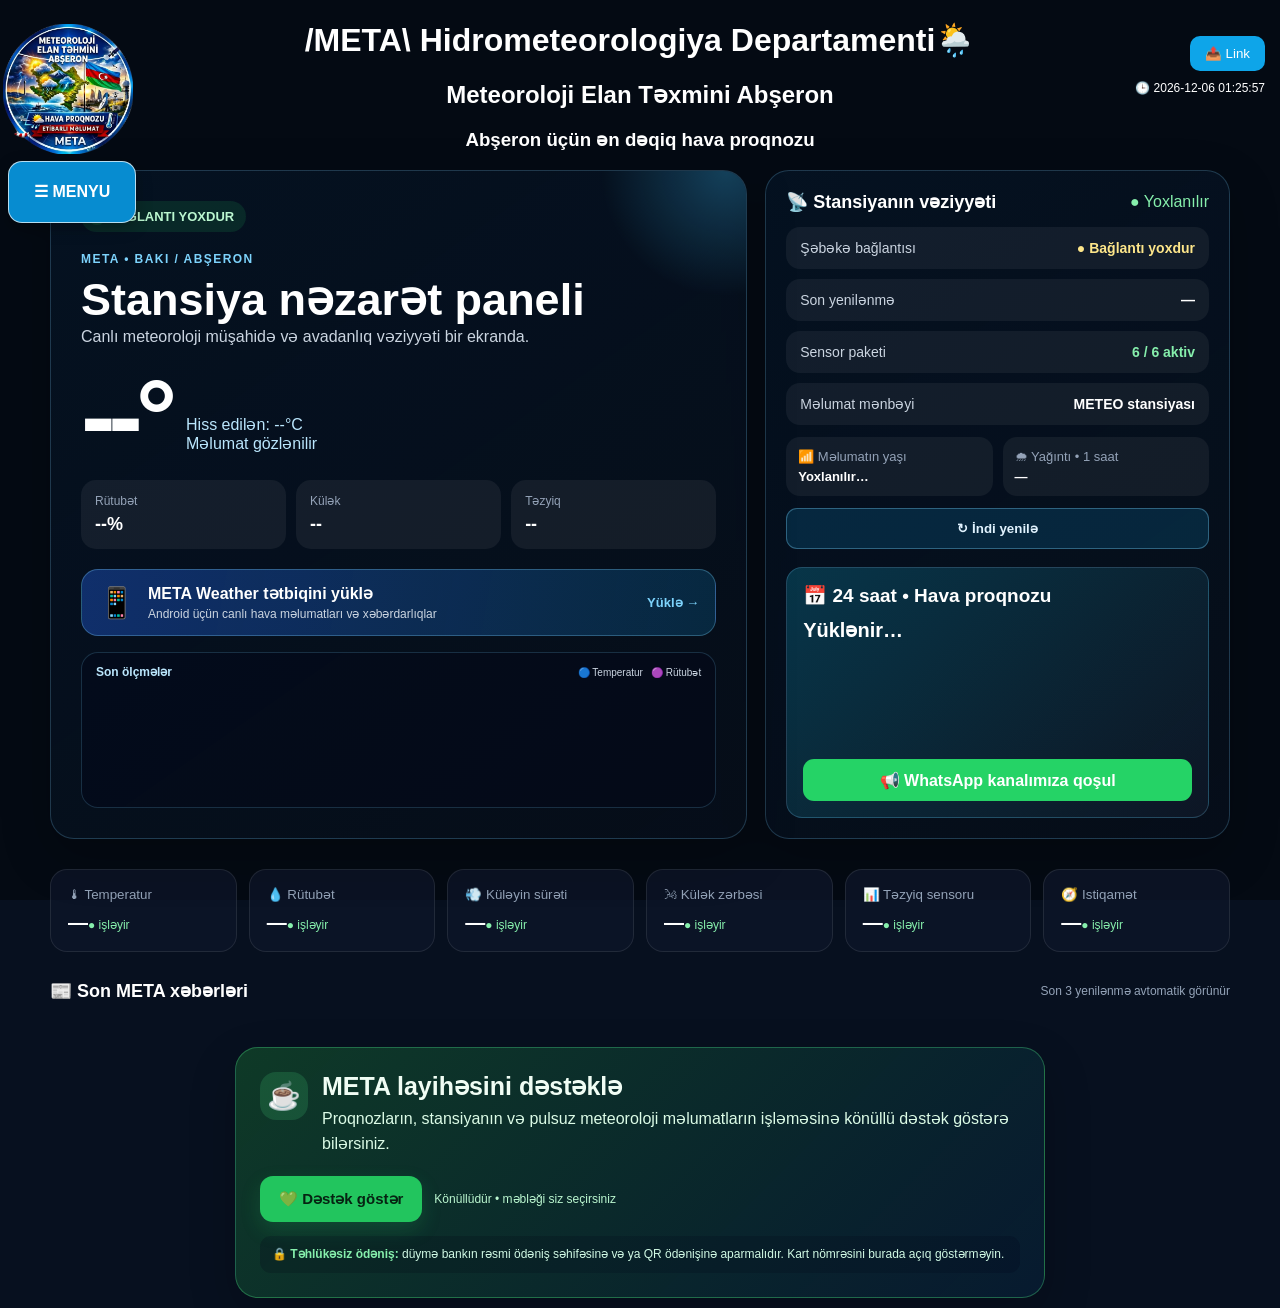
==== index.html @ 924c75e8 "Update index.html" ====
<!DOCTYPE html>
<html>
<head>

<!-- Google tag (gtag.js) -->
<script async src="https://www.googletagmanager.com/gtag/js?id=G-FCNVJ5VY75"></script>
<script>
  window.dataLayer = window.dataLayer || [];
  function gtag(){dataLayer.push(arguments);}
  gtag('js', new Date());

  gtag('config', 'G-FCNVJ5VY75');
</script>

<meta name="viewport"
content="
width=device-width,
initial-scale=0.43,
minimum-scale=0.43,
maximum-scale=1.0,
user-scalable=yes,
viewport-fit=cover">

<script>
if (Math.min(screen.width, screen.height) <= 600) {
    document.documentElement.classList.add('phone-menu');
}
</script>

<meta name="google-site-verification" content="6VEhyVRxe_zaTiE8XVNvw-ZRP80zoCmWBAg1pGPry0c" />

<title>META Company — Abşeron Proqnozu</title>

<meta name="description" content="META Meteoroloji platforması. Bakı və Abşeron üçün real vaxt hava proqnozu, radar, xəritə və meteoroloji məlumatlar.">

<meta property="og:site_name" content="META Company">
<meta name="application-name" content="META Company">
<meta name="apple-mobile-web-app-title" content="META Company">
<script type="application/ld+json">
{
  "@context": "https://schema.org",
  "@type": "WebSite",
  "name": "META Company",
  "alternateName": "META Abşeron Proqnozu",
  "url": "https://meta-baki1.onrender.com/"
}
</script>

<!-- FAVICON -->
<link rel="icon" type="image/png" sizes="32x32" href="/static/favicon-32.png">
<link rel="icon" type="image/png" sizes="192x192" href="/static/favicon-192.png">
<link rel="icon" type="image/png" sizes="512x512" href="/static/favicon-512.png">

<link rel="apple-touch-icon" sizes="180x180" href="/static/apple-touch-icon.png">

<link rel="manifest" href="/manifest.json">

<meta property="og:image" content="/static/favicon-512.png">
<meta name="twitter:image" content="/static/favicon-512.png">

<meta name="theme-color" content="#0f172a">

<!-- Google AdSense: site ownership verification and ad delivery. -->
<script async
        src="https://pagead2.googlesyndication.com/pagead/js/adsbygoogle.js?client=ca-pub-3837553441167985"
        crossorigin="anonymous"></script>

<link rel="stylesheet" href="https://unpkg.com/leaflet/dist/leaflet.css" />
<script src="https://unpkg.com/leaflet/dist/leaflet.js"></script>

<script src="https://cdn.jsdelivr.net/npm/chart.js"></script>

<style>
body {
    font-family: Arial;
    color: white;
    text-align: center;
    margin: 0;
    background-color: #07101f;
    background-size: cover;
    background-position: center;
    background-attachment: fixed;
    background-repeat: no-repeat;
    transition: background-image 1.2s ease-in-out, background-position 12s ease-in-out;
}

@media (max-width: 900px) {
    body {
        background-attachment: fixed;
        background-size: cover;
        background-position: center center;
        background-repeat: no-repeat;
    }
}

 body::before {
    content: "";
    position: fixed;
    inset: 0;
    background: rgba(0,0,0,0.38);
    z-index: -1;
}

.box {
    background: rgba(30,41,59,0.0);
    margin: -20px 6px;
    padding: 20px;
    width: calc(97% - 10px);
    max-width: 1900px;
    border-radius: 10px;
}

.card {
    background: rgba(15,23,42,0.9);
    padding: 10px 10px;
    margin: 5px;
    display: inline-block;
    border-radius: 8px;
    min-width: 140px;
}

.table-wrap{
    width:100%;
    margin-left:0;
    overflow-x:auto;
}

table {
    width: 100%;
    min-width: 0;
}

th{
    white-space:nowrap;
}

td{
    white-space:nowrap;
}

th, td {
    padding: 10px;
}

tr {
    border-bottom: 1px solid #334155;
}

#map {
    height: 650px;
    width: 100%;
    border-radius: 18px;
    overflow: hidden;
    border: 3px solid rgba(255,255,255,0.08);
}

.leaflet-popup-content-wrapper{
    border-radius:18px;
}

.leaflet-popup-content{
    margin:14px;
}

.leaflet-container{
    background:#dbeafe;
}

.share-btn {
    position: fixed;
    top: 15px;
    right: 15px;
    background: #0ea5e9;
    border: none;
    padding: 10px 15px;
    border-radius: 10px;
    color: white;
    cursor: pointer;
    z-index: 1000;
}

.footer {
    width: 92%;
    margin: 20px auto 40px;
    text-align: left;
    background: rgba(15,23,42,0.0);
    padding: 20px;
    border-radius: 10px;
    line-height: 1.8;
}

.footer a {
    color: #facc15;
    text-decoration: none;
    font-weight: bold;
}

.small {
    font-size: 16px;
    opacity: 1.0;
}

/* Optional visitor support card. Add a bank-generated payment link in the data-tip-url attribute. */
.support-project{width:min(760px,calc(100% - 28px));margin:26px auto 10px;padding:24px;border-radius:23px;text-align:left;background:linear-gradient(135deg,rgba(20,83,45,.62),rgba(7,34,61,.56));border:1px solid rgba(74,222,128,.36);box-shadow:0 18px 48px rgba(0,0,0,.2)}
.support-project-head{display:flex;align-items:flex-start;gap:14px}.support-project-icon{width:48px;height:48px;display:grid;place-items:center;flex:0 0 auto;border-radius:16px;background:rgba(74,222,128,.17);font-size:27px}.support-project h2{margin:0;font-size:25px;color:#f0fdf4}.support-project p{margin:6px 0 0;color:#dcfce7;line-height:1.55}.support-project-actions{display:flex;align-items:center;gap:12px;flex-wrap:wrap;margin-top:19px}.support-pay-button{min-height:46px;padding:0 19px;border:0;border-radius:13px;background:#22c55e;color:#062312;font-size:15px;font-weight:850;cursor:pointer;box-shadow:0 8px 20px rgba(34,197,94,.18)}.support-pay-button:hover{background:#4ade80}.support-project-note{font-size:12px;color:#bbf7d0}.support-project-status{margin-top:14px;padding:10px 12px;border-radius:11px;background:rgba(2,6,23,.22);color:#d1fae5;font-size:12px;line-height:1.45}.support-project-status b{color:#86efac}@media(max-width:560px){.support-project{padding:19px}.support-project h2{font-size:21px}.support-project-actions{align-items:stretch}.support-pay-button{width:100%}}

/* ========================= */
/* DISCLAMER (добавлено) */
/* ========================= */

.disclaimer-box {
    position: fixed;
    bottom: 20px;
    right: 20px;
    width: 280px;
    background: rgba(0, 0, 0, 0.65);
    color: #fff;
    padding: 14px;
    border-radius: 12px;
    font-size: 12px;
    line-height: 1.4;
    backdrop-filter: blur(8px);
    box-shadow: 0 8px 20px rgba(0,0,0,0.3);
    border: 1px solid rgba(255,255,255,0.1);
    z-index: 9999;
    text-align: left;
}

.disclaimer-title {
    font-size: 14px;
    font-weight: bold;
    margin-bottom: 8px;
    color: #ffcc00;
}

.disclaimer-text {
    opacity: 0.9;
}

img {
    transition: 0.2s ease;
}

img:hover {
    transform: none;
}

.logo-container{
    display: flex;
    align-items: center;
}

.main-logo{
    width: 130px;
}

.spin-logo{
    width: 150px;
    margin-left: -35px; /* приближает вплотную */
    animation: rotate360 7s linear infinite;
}

@keyframes rotate360{
    from{ transform: rotate(0deg); }
    to{ transform: rotate(360deg); }
}

th, td {
    padding: 10px;
    border-right: 1px solid rgba(255,255,255,0.15);
}

/* убрать линию у последней колонки */
th:last-child,
td:last-child {
    border-right: none;
}

/* ========================= */
/* SECTION SYSTEM */
/* ========================= */

.section {
    display: none;
    animation: fadeSection 0.4s ease;
}

.section.active {
    display: block;
}

/* Page view badge. The value is kept in the browser so the site owner can adjust it. */
.page-view-counter{
    display:inline-flex;
    align-items:center;
    gap:8px;
    margin:0 auto 26px;
    padding:8px 12px;
    border:1px solid rgba(125,211,252,.34);
    border-radius:999px;
    background:rgba(15,23,42,.62);
    color:#dbeafe;
    font-size:14px;
    font-weight:700;
}

@keyframes fadeSection{
    from{
        opacity:0;
        transform:translateY(20px);
    }
    to{
        opacity:1;
        transform:translateY(0);
    }
}

/* ========================= */
/* TOP MENU */
/* ========================= */

.top-menu{
    width:calc(76% - 10px);
    margin:20px auto;
    display:flex;
    flex-wrap:wrap;
    justify-content:center;
    gap:12px;

    background:rgba(15,23,42,0.55);
    backdrop-filter:blur(10px);

    padding:12px;
    border-radius:20px;

    border:1px solid rgba(255,255,255,0.08);

    box-shadow:0 8px 30px rgba(0,0,0,0.25);
}

.top-menu button{

    border:none;
    background:rgba(255,255,255,0.06);

    color:white;

    padding:12px 18px;

    border-radius:14px;

    cursor:pointer;

    transition:0.25s;

    font-size:15px;

    min-width:160px;
}

.hourly-open{
    margin:22px auto;
    padding:12px 18px;
    border:0;
    border-radius:12px;
    background:#0ea5e9;
    color:#fff;
    font-size:16px;
    font-weight:700;
    cursor:pointer;
}

.top-menu button:hover{

    background:#0ea5e9;

    transform:translateY(-2px);
}

@media(max-width:900px){

    .top-menu{
        gap:8px;
        padding:10px;
    }

    .top-menu button{
        min-width:140px;
        font-size:14px;
        padding:10px;
    }
}

/* Persistent navigation button and its expandable panel. */
.menu-toggle{
    position:absolute;
    top:140px;
    left:8px;
    z-index:30000;
    border:1px solid rgba(255,255,255,0.7);
    border-radius:14px;
    background:#078cd0;
    color:#fff;
    padding:22px 25px;
    font:700 16px/1 Arial, sans-serif;
    cursor:pointer;
    box-shadow:0 5px 16px rgba(0,0,0,0.3);
}

#topMenu{
    display:none;
    position:absolute;
    top:215px;
    left:12px;
    z-index:29999;
    width:min(270px, calc(100vw - 24px));
    max-height:min(72vh, 560px);
    overflow-x:auto;
    overflow-y:hidden;
    margin:0;
    padding:6px;
    box-sizing:border-box;
    flex-direction:row;
    flex-wrap:nowrap;
    align-items:center;
    justify-content:flex-start;
    gap:8px;
    -webkit-overflow-scrolling:touch;
    scroll-snap-type:x proximity;
    touch-action:pan-x;
}

#topMenu.menu-open{
    display:flex;
}

#topMenu button{
    width:auto;
    min-width:max-content;
    margin:0;
    padding:8px 10px;
    font-size:14px;
    line-height:1.15;
    box-sizing:border-box;
    flex:0 0 auto;
    scroll-snap-align:start;
}

/* Slightly larger controls on phones. */
@media (max-width:600px), (max-device-width:600px){
    #topMenu{
        width:min(310px, calc(100vw - 24px));
        gap:5px;
        padding:8px;
    }

    #topMenu button{
        padding:10px 12px;
        font-size:16px;
    }
}

/* The site's fixed 0.43 scale needs larger CSS values on physical phones. */
html.phone-menu #topMenu{
    width:min(440px, calc(100vw - 24px));
    gap:6px;
    padding:10px;
}

html.phone-menu #topMenu button{
    padding:13px 16px;
    font-size:24px;
}

/* Station-first home dashboard and diagnostics. */
.station-overview{width:min(1180px,calc(100% - 28px));margin:18px auto 30px;display:grid;grid-template-columns:1.35fr .9fr;gap:18px;text-align:left}
.news-rail{width:min(1180px,calc(100% - 28px));margin:0 auto 34px;text-align:left}.news-rail-head{display:flex;align-items:center;justify-content:space-between;gap:12px;margin-bottom:11px}.news-rail-head h3{margin:0;font-size:18px}.news-rail-note{font-size:12px;color:#94a3b8}.latest-news-card{width:100%;display:flex;align-items:center;gap:17px;padding:12px;border:1px solid rgba(125,211,252,.22);border-radius:19px;background:rgba(15,23,42,.72);color:#fff;text-align:left;cursor:pointer;transition:transform .2s,background .2s}.latest-news-card:hover{transform:translateY(-2px);background:rgba(20,50,80,.9)}.latest-news-card img{width:154px;height:96px;object-fit:cover;border-radius:13px;flex:0 0 auto}.latest-news-card small{display:block;color:#7dd3fc;font-weight:800;margin-bottom:6px}.latest-news-card strong{font-size:18px;line-height:1.35}.latest-news-card span{display:block;color:#cbd5e1;font-size:13px;margin-top:7px}@media(max-width:560px){.latest-news-card img{width:112px;height:88px}.latest-news-card strong{font-size:14px}.latest-news-card{gap:11px}.news-rail-note{display:none}}
.latest-news-list{display:grid;gap:10px}.latest-news-card{border:0;font:inherit}.latest-news-empty{padding:16px;border-radius:15px;background:rgba(15,23,42,.55);color:#94a3b8}
.station-hero,.health-panel,.sensor-panel{background:linear-gradient(145deg,rgba(7,34,61,.58),rgba(14,23,42,.48));border:1px solid rgba(125,211,252,.22);box-shadow:0 18px 50px rgba(0,0,0,.23);border-radius:24px}
.station-hero{padding:30px;position:relative;overflow:hidden}.station-hero:after{content:"";position:absolute;width:260px;height:260px;right:-110px;top:-130px;background:radial-gradient(circle,rgba(56,189,248,.28),transparent 68%)}
.eyebrow{font-size:12px;letter-spacing:.12em;text-transform:uppercase;color:#7dd3fc;font-weight:800}.station-title{margin:10px 0 4px;font-size:clamp(27px,4vw,45px);line-height:1.05}.station-subtitle{margin:0;color:#cbd5e1;font-size:16px}.live-dot{display:inline-flex;align-items:center;gap:7px;padding:8px 12px;border-radius:999px;background:rgba(34,197,94,.13);color:#bbf7d0;font-weight:700;font-size:13px}.live-dot i{width:8px;height:8px;border-radius:50%;background:#4ade80;box-shadow:0 0 0 5px rgba(74,222,128,.12)}
.station-reading{display:flex;align-items:end;gap:16px;margin:26px 0 20px;position:relative;z-index:1}.station-temperature{font-size:clamp(62px,10vw,104px);font-weight:800;line-height:.85;letter-spacing:-.07em}.station-feels{padding-bottom:7px;color:#bae6fd;font-size:16px}.quick-readings{display:grid;grid-template-columns:repeat(3,1fr);gap:10px;position:relative;z-index:1}.quick-reading{padding:14px;border-radius:15px;background:rgba(255,255,255,.06)}.quick-reading span{display:block;color:#94a3b8;font-size:12px;margin-bottom:6px}.quick-reading strong{font-size:18px}
.station-app-download{position:relative;z-index:1;display:flex;align-items:center;gap:13px;margin-top:20px;padding:14px 16px;border-radius:17px;background:linear-gradient(100deg,rgba(37,99,235,.38),rgba(14,165,233,.18));border:1px solid rgba(125,211,252,.3);color:#fff;text-decoration:none;transition:transform .2s,background .2s}.station-app-download:hover{transform:translateY(-2px);background:linear-gradient(100deg,rgba(37,99,235,.58),rgba(14,165,233,.32))}.station-app-icon{font-size:30px}.station-app-download strong,.station-app-download small{display:block}.station-app-download small{margin-top:4px;color:#cbd5e1;font-size:12px}.station-app-download b{margin-left:auto;color:#7dd3fc;white-space:nowrap;font-size:13px}
.station-chart{position:relative;z-index:1;height:130px;margin-top:16px;padding:12px 14px;border-radius:17px;background:rgba(2,6,23,.3);border:1px solid rgba(125,211,252,.18)}.station-chart-head{display:flex;justify-content:space-between;align-items:center;gap:8px;margin-bottom:7px;font-size:12px;color:#bae6fd}.station-chart-legend{display:flex;gap:8px;font-size:10px;color:#cbd5e1}.station-chart canvas{width:100%!important;height:92px!important}
.station-live-summary{position:relative;z-index:1;margin-top:15px;padding:14px 16px;border-radius:17px;background:rgba(2,6,23,.31);border:1px solid rgba(125,211,252,.18)}.station-live-summary h3{margin:0 0 11px;font-size:13px;color:#bae6fd}.station-live-values{display:grid;grid-template-columns:repeat(3,1fr);gap:10px}.station-live-values div{padding:9px;border-radius:11px;background:rgba(255,255,255,.055)}.station-live-values small{display:block;font-size:11px;color:#94a3b8;margin-bottom:4px}.station-live-values strong{font-size:15px}@media(max-width:800px){.station-live-values{grid-template-columns:1fr 1fr}.station-live-values div:last-child{grid-column:1/-1}}
.health-panel{padding:20px}.panel-heading{display:flex;justify-content:space-between;align-items:center;gap:10px;margin-bottom:14px}.panel-heading h3{margin:0;font-size:18px}.health-list{display:grid;gap:10px}.health-row{display:flex;justify-content:space-between;align-items:center;padding:13px 14px;border-radius:14px;background:rgba(255,255,255,.055)}.health-row span{color:#cbd5e1;font-size:14px}.health-row strong{font-size:14px}.state-good{color:#86efac}.state-wait{color:#fde68a}.sensor-strip{width:min(1180px,calc(100% - 28px));margin:0 auto 28px;display:grid;grid-template-columns:repeat(6,1fr);gap:12px}.sensor-tile{border-radius:17px;padding:17px;background:rgba(15,23,42,.72);border:1px solid rgba(255,255,255,.09);text-align:left}.sensor-tile small{display:block;color:#94a3b8;margin-bottom:8px}.sensor-tile strong{font-size:20px}.sensor-ok{display:inline-block;margin-top:8px;color:#86efac;font-size:12px}.station-tools{display:grid;grid-template-columns:1fr 1fr;gap:10px;margin-top:12px}.station-tool{padding:12px;border-radius:14px;background:rgba(255,255,255,.055);font-size:13px}.station-tool span{display:block;color:#94a3b8;margin-bottom:5px}.refresh-station{margin-top:12px;width:100%;min-height:41px;border:1px solid rgba(125,211,252,.35);border-radius:11px;background:rgba(14,165,233,.16);color:#e0f2fe;font-weight:800;cursor:pointer}.refresh-station:hover{background:rgba(14,165,233,.3)}.home-forecast{margin-top:18px;padding:16px;border-radius:16px;background:linear-gradient(135deg,rgba(14,116,144,.38),rgba(30,41,59,.35));border:1px solid rgba(125,211,252,.22)}.home-forecast h3{font-size:15px;margin:0 0 9px}.home-forecast-text{font-size:16px;font-weight:700;line-height:1.45}.whatsapp-home{display:flex;justify-content:center;align-items:center;margin-top:12px;min-height:42px;border-radius:11px;background:#25D366;color:#fff;text-decoration:none;font-size:14px;font-weight:800}.dashboard-grid,.legacy-station-panel{display:none!important}
.system-summary{max-width:1180px;margin:0 auto 18px;text-align:left;color:#cbd5e1}.system-grid{max-width:1180px;margin:0 auto;display:grid;grid-template-columns:repeat(3,1fr);gap:14px}.system-card{padding:18px;border-radius:18px;background:rgba(15,23,42,.56);border:1px solid rgba(125,211,252,.13);text-align:left}.system-card h3{margin:0 0 9px;font-size:16px}.system-card p{margin:0;color:#cbd5e1;line-height:1.55}.system-file{max-width:1180px;margin:18px auto 0;text-align:left;line-height:1.75;padding:22px;border-radius:18px;background:rgba(2,6,23,.5);border:1px dashed rgba(125,211,252,.35)}
@media(max-width:800px){.station-overview{grid-template-columns:1fr}.sensor-strip{grid-template-columns:repeat(2,1fr)}.system-grid{grid-template-columns:1fr}.station-hero{padding:23px}.quick-readings{grid-template-columns:1fr}.station-reading{align-items:start;flex-direction:column;gap:8px}.station-feels{padding:0}.menu-toggle{position:relative;top:auto;left:auto;margin:12px;z-index:30000}#topMenu{position:absolute;top:70px;left:10px;width:calc(100vw - 20px)}}

/* The menu button opens a vertical list: five items visible, the rest swipe-scroll. */
#topMenu{width:min(320px,calc(100vw - 24px));max-height:368px;flex-direction:column;align-items:stretch;overflow-x:hidden;overflow-y:auto;scroll-snap-type:y proximity;touch-action:pan-y}
#topMenu button{width:100%;flex:0 0 auto;min-width:0;padding:11px 13px;font-size:14px;white-space:normal;scroll-snap-align:start}
html.phone-menu #topMenu{width:min(440px,calc(100vw - 24px));max-height:540px}
html.phone-menu #topMenu button{padding:13px 16px;font-size:22px}

/* On phones the menu is an overlay and does not move page blocks. */
html.phone-menu .top-area{padding-bottom:110px}
html.phone-menu .top-area.menu-expanded{padding-bottom:110px}
html.phone-menu .menu-toggle{top:140px;left:8px;z-index:60001}
html.phone-menu #topMenu{z-index:60000}

/* Lighter dashboard surfaces and a forecast panel that fills its own column only. */
.station-hero,.health-panel,.sensor-panel{background:linear-gradient(145deg,rgba(7,34,61,.34),rgba(14,23,42,.26))}
.health-panel{display:flex;flex-direction:column}
.home-forecast{flex:1;display:flex;flex-direction:column}
.home-forecast .whatsapp-home{margin-top:auto}
.home-forecast h3{font-size:19px}
.home-forecast-text{font-size:20px}
.home-forecast #dailyExtraInfo{font-size:16px!important}
.home-forecast .whatsapp-home{font-size:16px}

/* About-page presentation: existing information stays intact, but is grouped into cards. */
.site-about{width:min(1220px,calc(100% - 28px));margin:18px auto 42px;padding:0;background:transparent;text-align:left}.site-about:before{content:"ℹ️ Sayt haqqında";display:block;margin:0 0 18px;font-size:clamp(28px,4vw,43px);font-weight:800;color:#e0f2fe;text-align:center}.about-columns{display:grid!important;grid-template-columns:1fr;gap:18px!important;align-items:start}.site-about .about-card{min-width:0!important;padding:26px!important;border-radius:23px;background:linear-gradient(145deg,rgba(7,34,61,.6),rgba(14,23,42,.52));border:1px solid rgba(125,211,252,.2);box-shadow:0 16px 42px rgba(0,0,0,.2)}.site-about .about-card h1{margin-top:0;color:#e0f2fe;font-size:27px}.site-about .about-station{border-top:3px solid #38bdf8}.site-about .about-warning{border-top:3px solid #fbbf24}.site-about .about-card img{width:min(220px,100%)!important;max-width:100%!important;transition:transform .2s}.site-about .about-card img:hover{transform:translateY(-3px)}.site-about .about-warning > div[style*="255,193,7"]{background:rgba(120,83,12,.18)!important;border-color:rgba(251,191,36,.45)!important}.about-units{margin-top:20px!important;padding:26px;border-radius:23px;background:rgba(7,34,61,.44);border:1px solid rgba(125,211,252,.17)}.about-units > h1{text-align:center;margin-top:0;color:#bae6fd;font-size:27px}.about-units .about-card{background:rgba(2,6,23,.26)!important;box-shadow:none!important;columns:2;column-gap:34px}.about-copyright{margin-top:20px!important;border-radius:18px;background:rgba(2,6,23,.42);border:1px solid rgba(255,255,255,.13);line-height:1.8}.site-about strong{color:#f8fafc}@media(max-width:800px){.about-units .about-card{columns:1}.site-about .about-card{padding:19px!important}.about-units{padding:19px}}

/* ========================= */
/* HOME DASHBOARD */
/* ========================= */

.dashboard-grid{

    width:calc(100% - 10px);

    margin:8px auto;

    display:grid;

    grid-template-columns:2fr 1fr;

    gap:20px;
}

.main-weather-card{

    background:rgba(15,23,42,0.0);

    border-radius:24px;

    padding:30px;

    backdrop-filter:blur(0px);

    border:1px solid rgba(255,255,255,0.00);

    box-shadow:0 10px 40px rgba(0,0,0,0.0);

    min-height:320px;

    text-align:left;
}

/* Lower only the left weather card on the home page. */
#homeSection .main-weather-card{
    margin-top:100px;
}

.weather-status{

    font-size:24px;

    opacity:0.8;
}

.big-temp{

    font-size:90px;

    font-weight:bold;

    margin-top:8px;
}

.feels-like{

    font-size:20px;

    opacity:0.7;

    margin-top:10px;
}

.mini-stats{

    display:flex;

    flex-wrap:wrap;

    gap:15px;

    margin-top:30px;
}

.mini-box{

    background:rgba(255,255,255,0.05);

    padding:15px 20px;

    border-radius:16px;

    min-width:140px;

    font-size:18px;
}

.side-column{

    display:flex;

    flex-direction:column;

    gap:20px;
}

.warning-card{

    background: linear-gradient(
        135deg,
        rgba(93, 15, 24, 0.65),
        rgba(127, 29, 29, 0.65)
    );

    padding:15px;

    border-radius:22px;

    min-height:100px;

    font-size:24px;

    font-weight:bold;

    text-align:left;
}

.small-card{

    background:rgba(15,23,42,0.82);

    border-radius:22px;

    padding:10px;

    min-height:70px;

    font-size:0px;

    border:1px solid rgba(255,255,255,0.08);
}

/* MOBILE */

@media(max-width:900px){

    .dashboard-grid{
        grid-template-columns:1fr;
    }

    .big-temp{
        font-size:62px;
    }

    .mini-box{
        width:100%;
    }
}

/* MINI CHART FIXED SIZE */

.mini-chart-wrap{

    position: relative;

    width: 100%;

    height: 140px;

    min-height: 140px;

    max-height: 140px;

    overflow: hidden;

    border-radius: 16px;

    margin-top: 25px;

    background: rgba(255,255,255,0.03);

    padding: 10px;
}

#miniTempChart{

    width: 100% !important;

    height: 140px !important;

    display: block;
}

.story-box{
    width: 85%;
    max-width: 1900px;
    margin: 0px 8px;
}

.story-image{
    width: 100%;
    max-width: 300px;
    border-radius: 18px;
    transition: none !important;
    transform: none !important;
}

.footer {
    overflow-x: hidden;
}

.footer * {
    box-sizing: border-box;
    max-width: 100%;
    word-break: break-word;
    overflow-wrap: anywhere;
}

.footer div {
    min-width: 0;
}

.footer {
    overflow-x: hidden;
}

/* Увеличение текста информационного блока */
.small {
    font-size: 17px !important;
    line-height: 1.8 !important;
}

/* Заголовки */
.small h1 {
    font-size: 24px !important;
}

.download-app {
    display: flex;
    width: 100%;
    box-sizing: border-box;

    margin-top: 18px;
    padding: 16px 20px;

    align-items: center;
    justify-content: center;

    background: linear-gradient(135deg, #29b6f6, #0288d1);
    color: #ffffff;

    border-radius: 14px;

    font-size: 17px;
    font-weight: 700;
    text-decoration: none;

    box-shadow: 0 6px 18px rgba(3, 169, 244, 0.35);

    transition: all 0.2s ease;
}

.download-app:hover {
    transform: translateY(-2px);
    background: linear-gradient(135deg, #40c4ff, #039be5);
    box-shadow: 0 9px 25px rgba(3, 169, 244, 0.5);
}

.download-app:active {
    transform: scale(0.98);
}

.app-logo {
    position: absolute;
    top: 38px;
    left: 3px;
    z-index: 1000;
}

.app-buttons {
    position: fixed;
    top: 50px;
    right: 15px;
    display: flex;
    gap: 10px;
    z-index: 10000;
}

.top-area {
    position: relative;
}

body.app-page.app-mode .top-area {
    padding-top: 70px;
}

@media (hover: none) and (pointer: coarse) {

    /* 7 дней */
    #forecast7 #forecast .forecast-table-wrap td {
        padding-top: 25px !important;
        padding-bottom: 25px !important;
    }

    #forecast7 #forecast .forecast-table-wrap th {
        padding-top: 14px !important;
        padding-bottom: 14px !important;
    }

    /* 14 дней */
    #forecast14Section #forecast14Content .forecast-table-wrap td {
        padding-top: 25px !important;
        padding-bottom: 25px !important;
    }

    #forecast14Section #forecast14Content .forecast-table-wrap th {
        padding-top: 14px !important;
        padding-bottom: 14px !important;
    }
}


/* ========================= */
/* FORECAST TABLE */
/* ========================= */

.forecast-table-wrap {
    width: 100%;
    overflow-x: auto;
    margin-top: 20px;

    border: 1px solid rgba(255,255,255,0.25);

    background: transparent !important;
    backdrop-filter: none;
}

  
.forecast-table,
.forecast-table tbody,
.forecast-table tr,
.forecast-table td {
    padding: 25px 16px;
    text-align: center;

    background: rgba(10, 16, 25, 0.10) !important;

    border-right: 1px solid rgba(255,255,255,0.22);
    border-bottom: 1px solid rgba(255,255,255,0.25);

    font-weight: 600;
    white-space: nowrap;
}


/* сама таблица */
.forecast-table {
    width: 100%;
    min-width: 1100px;

    border-collapse: collapse;

    color: white;
    font-size: 16px;
}


/* ========================= */
/* ШАПКА */
/* ========================= */

.forecast-table th {
    background: rgba(42,55,78,0.92);

    color: #ffffff;

    padding: 22px 16px;

    font-size: 17px;
    font-weight: 700;

    text-align: center;

    border-right: 1px solid rgba(255,255,255,0.18);
    border-bottom: 1px solid rgba(255,255,255,0.25);

    white-space: nowrap;
}


/* ========================= */
/* ЯЧЕЙКИ ДАННЫХ */
/* ========================= */

.forecast-table td {
    padding: 25px 16px;

    text-align: center;

    /* ПОЛНОСТЬЮ ПРОЗРАЧНЫЙ */
    background: transparent;

    border-right: 1px solid rgba(255,255,255,0.22);
    border-bottom: 1px solid rgba(255,255,255,0.25);

    font-weight: 600;

    white-space: nowrap;
}


/* последняя строка */
.forecast-table tr:last-child td {
    border-bottom: none;
}


/* последняя колонка */
.forecast-table th:last-child,
.forecast-table td:last-child {
    border-right: none;
}


/* ========================= */
/* НАВЕДЕНИЕ */
/* ========================= */

.forecast-table tbody tr {
    transition: background 0.2s ease;
}

.forecast-table tbody tr:hover td {
    background: rgba(255,255,255,0.06);
}


/* ========================= */
/* ИКОНКИ ПОГОДЫ */
/* ========================= */

.forecast-table td img {
    width: 42px !important;
    height: 42px;

    object-fit: contain;
    vertical-align: middle;
}


/* ========================= */
/* СКРОЛЛ */
/* ========================= */

.forecast-table-wrap::-webkit-scrollbar {
    height: 7px;
}

.forecast-table-wrap::-webkit-scrollbar-thumb {
    background: rgba(255,255,255,0.25);
    border-radius: 10px;
}


/* ========================= */
/* ТЕЛЕФОН */
/* ========================= */

@media (max-width: 900px) {

    .forecast-table {
        min-width: 1100px !important;
        font-size: 22px !important;
    }

    .forecast-table th {
        padding: 22px 16px !important;
        font-size: 22px !important;
        line-height: 1.3 !important;
    }

    .forecast-table td {
        padding: 28px 16px !important;
        font-size: 22px !important;
        line-height: 1.4 !important;
    }

    .forecast-table td img {
        width: 52px !important;
        height: 52px !important;
    }
}

@media (max-width: 900px) {

    .forecast-table {
        font-size: 20px !important;
    }

    .forecast-table th {
        font-size: 20px !important;
        padding: 20px 16px !important;
    }

    .forecast-table td {
        font-size: 20px !important;
        padding: 27px 16px !important;
    }

    .forecast-table td img {
        width: 52px !important;
        height: 52px !important;
    }
}
  

/* ========================= */
/* RECORDS TABLE */
/* ========================= */
/* ========================= */
/* RECORDS TABLE — SAME SCALE AS 7/14 DAY FORECAST */
/* ========================= */
.records-wrap{
    width:calc(100% + 50px);
    margin-left:-25px;
    overflow-x:auto;
    margin-top:20px;
    border:1px solid rgba(255,255,255,0.25);
    box-sizing:border-box;
}

.records-table{
    width:100%;
    min-width:1100px;
    border-collapse:collapse;
    color:white;
    font-size:16px;
}

.records-table th,
.records-table td{
    padding:25px 16px;
    text-align:center;
    border-right:1px solid rgba(255,255,255,0.22);
    border-bottom:1px solid rgba(255,255,255,0.25);
    white-space:nowrap;
    font-weight:600;
}

.records-table th{
    background:rgba(42,55,78,0.92);
    color:#ffffff;
    padding:22px 16px;
    font-weight:700;
}

.records-table td{
    background:transparent;
}

.records-table tbody tr{
    transition:background 0.2s ease;
}

.records-table tbody tr:hover td{
    background:rgba(255,255,255,0.06);
}

.records-table th:last-child,
.records-table td:last-child{
    border-right:none;
}

.records-table tr:last-child td{
    border-bottom:none;
}

.records-image{
    width:100%;
    max-width:500px;
    border-radius:15px;
    margin-bottom:20px;
    display:block;
}

.records-intro{
    margin-bottom:35px;
    text-align:left;
}

.records-note{
    margin:0 0 20px 0;
    padding:14px 18px;
    border-left:3px solid rgba(255,255,255,0.45);
    background:rgba(255,255,255,0.04);
    border-radius:8px;
    line-height:1.6;
    font-size:15px;
    color:rgba(255,255,255,0.9);
}

.records-footer{
    margin-top:20px;
    padding:16px 18px;
    border-top:1px solid rgba(255,255,255,0.25);
    line-height:1.8;
    font-size:15px;
    color:rgba(255,255,255,0.88);
}

.records-error{
    text-align:center;
    padding:25px;
}

@media(max-width:900px){
    /* Полностью такие же размеры, как у 7 и 14 дней */
    .records-table{
        min-width:1100px !important;
        font-size:20px !important;
    }

    .records-table th{
        font-size:20px !important;
        padding:20px 16px !important;
        line-height:1.3 !important;
    }

    .records-table td{
        font-size:20px !important;
        padding:27px 16px !important;
        line-height:1.4 !important;
    }

    .records-note,
    .records-footer{
        font-size:18px !important;
        line-height:1.6 !important;
    }
}


/* Larger table text on phones only. */
@media (max-width: 600px) {
    .forecast-table,
    .records-table,
    .forecast-table th,
    .forecast-table td,
    .records-table th,
    .records-table td {
        font-size: 24px !important;
    }
}

/* Increase only text rendering on phones; card sizes and layout stay unchanged. */
@media (max-width: 600px), (max-device-width: 600px) {
    html {
        -webkit-text-size-adjust: 170%;
        text-size-adjust: 170%;
    }
}

/* Phone-only layout corrections. The desktop layout is intentionally untouched. */
html.phone-menu .station-overview {
    width: calc(100% - 36px);
    grid-template-columns: minmax(0, 1fr);
    gap: 18px;
}

html.phone-menu .station-hero {
    min-width: 0;
    padding: 24px;
}

html.phone-menu .health-panel {
    min-width: 0;
    padding: 18px;
}

html.phone-menu .health-list {
    grid-template-columns: repeat(2, minmax(0, 1fr));
    gap: 8px;
}

html.phone-menu .health-row {
    align-items: flex-start;
    padding: 10px 12px;
    gap: 8px;
}

html.phone-menu .health-row span,
html.phone-menu .health-row strong {
    font-size: 13px;
    line-height: 1.25;
}

html.phone-menu .home-forecast {
    flex: none;
    margin-top: 12px;
    padding: 13px 15px;
}

html.phone-menu .home-forecast h3 {
    font-size: 16px;
}

html.phone-menu .home-forecast-text {
    font-size: 17px;
    line-height: 1.4;
}

html.phone-menu .station-chart {
    height: 255px;
    padding: 15px 17px;
}

html.phone-menu .station-chart canvas {
    height: 205px !important;
}

html.phone-menu .station-chart-head {
    font-size: 14px;
}

html.phone-menu .station-chart-legend {
    font-size: 12px;
}

html.phone-menu .global-sensor-strip {
    width: calc(100% - 28px);
    display: flex;
    gap: 8px;
    margin-bottom: 18px;
    overflow-x: auto;
    overflow-y: hidden;
    padding: 2px 0 7px;
    scroll-snap-type: x proximity;
    -webkit-overflow-scrolling: touch;
}

html.phone-menu .global-sensor-strip .sensor-tile {
    flex: 0 0 185px;
    min-width: 0;
    padding: 10px 12px;
    border-radius: 14px;
    scroll-snap-align: start;
}

html.phone-menu .global-sensor-strip .sensor-tile small {
    margin-bottom: 5px;
    font-size: 13px;
    line-height: 1.2;
}

html.phone-menu .global-sensor-strip .sensor-tile strong {
    font-size: 18px;
    line-height: 1.15;
}

html.phone-menu .global-sensor-strip .sensor-ok {
    margin-top: 5px;
    font-size: 11px;
}

html.phone-menu .menu-toggle {
    min-width: 180px;
    padding: 24px 30px;
    font-size: 21px;
}

html.phone-menu #topMenu {
    width: min(720px, calc(100vw - 24px));
    max-height: 500px;
    gap: 5px;
    padding: 8px;
}

html.phone-menu #topMenu button {
    padding: 10px 14px;
    font-size: 18px;
    line-height: 1.15;
}

/* Compact phone header: every element has its own area and cannot overlap. */
html.phone-menu .top-area,
html.phone-menu .top-area.menu-expanded,
html.phone-menu body.app-page.app-mode .top-area {
    display: grid;
    grid-template-columns: 150px minmax(0, 1fr) 185px;
    grid-template-areas:
        "logo title share"
        "logo subtitle time"
        "menu tagline tagline";
    align-items: center;
    column-gap: 10px;
    row-gap: 5px;
    padding: 10px 14px 14px !important;
    box-sizing: border-box;
}

html.phone-menu .top-area > div:nth-of-type(1) {
    position: relative !important;
    top: auto !important;
    left: auto !important;
    grid-area: logo;
    align-self: start;
    z-index: 1 !important;
}

html.phone-menu .top-area .main-logo {
    display: block;
    width: 128px;
    max-width: 100%;
}

html.phone-menu .top-area > div:nth-of-type(2) {
    position: relative !important;
    top: auto !important;
    right: auto !important;
    grid-area: share;
    justify-self: end;
    z-index: 2 !important;
}

html.phone-menu .top-area .share-btn {
    padding: 9px 13px;
    font-size: 14px;
    white-space: nowrap;
}

html.phone-menu .top-area #datetime {
    position: relative !important;
    top: auto !important;
    right: auto !important;
    grid-area: time;
    justify-self: end;
    margin: 0;
    font-size: 13px !important;
    white-space: nowrap;
}

html.phone-menu .top-area > h1 {
    grid-area: title;
    margin: 0;
    font-size: 31px;
    line-height: 1.08;
}

html.phone-menu .top-area > h2 {
    grid-area: subtitle;
    margin: 0;
    font-size: 22px;
    line-height: 1.15;
}

html.phone-menu .top-area > h3 {
    grid-area: tagline;
    margin: 0;
    font-size: 17px;
    line-height: 1.2;
    text-align: left;
}

html.phone-menu .top-area .menu-toggle {
    transform: translateY(-7px);
    position: relative !important;
    top: auto !important;
    left: auto !important;
    grid-area: menu;
    justify-self: start;
    min-width: 145px;
    margin: 0;
    padding: 16px 21px;
    font-size: 18px;
    z-index: 60001;
}

html.phone-menu .top-area #topMenu {
    position: absolute;
    top: calc(100% - 2px);
    left: 12px;
}

@media (max-width: 600px), (max-device-width: 600px) {
    .global-sensor-strip .sensor-ok {
        display: block;
        margin-top: 5px;
    }
}

</style>
</head>

<body class="app-page">

<div class="top-area">

<!-- LOGO BLOCK -->
<div style="position:absolute; top:3px; left:3px; z-index:1000;">

    <div class="logo-container">

        <img class="main-logo"
             src="static/888-logo.png"
             alt="logo">

    </div>

</div>

<button class="menu-toggle" id="menuToggle" type="button" onclick="toggleMainMenu()" aria-controls="topMenu" aria-expanded="false">
    ☰ MENYU
</button>

<div style="position:absolute; top:15px; right:15px; display:flex; gap:10px; z-index:10000;">

    <button class="share-btn" onclick="shareSite()" style="position:static;">
        📤 Link
    </button>

</div>

<!-- TIME -->
<div style="position:absolute; top:60px; right:15px; font-size:12px;" id="datetime"></div>

<h1>/META\ Hidrometeorologiya Departamenti🌦️</h1>

<h2>Meteoroloji Elan Təxmini Abşeron</h2>
  
<h3>Abşeron üçün ən dəqiq hava proqnozu</h3>

<!-- TOP MENU -->
<div class="top-menu" id="topMenu">

    <button onclick="openSection('homeSection')">
        🏠 Ana səhifə
    </button>

    <button onclick="openCitySearch()">
        🔎 Axtarış
    </button>

    <button onclick="openSection('settingsSection')">
        ⚙️ Parametrlər
    </button>

    <button onclick="openSection('forecast7')">
        🌦 7 günlük proqnoz
    </button>

    <button onclick="openSection('forecast14Section')">
        📅 14 günlük proqnoz
    </button>

    <button onclick="openSection('monthlyForecastSection')">
        📆 Aylıq hava proqnozu
    </button>

    <button onclick="openSection('chartSection')">
        📊 META Qrafiklər
    </button>

    <button onclick="openSection('mapSection')">
        🗺 META Şəhər Xəritəsi
    </button>

    <button onclick="openSection('radarSection')">
        🌧 META Radarlar
    </button>

    <button onclick="openSection('historySection')">
        📢 Hava haqqında
    </button>

    <button onclick="openSection('spaceSection')">
        ☀️ Günəş və kosmos
    </button>

    <button onclick="openSection('metaSection')">
        ⚡ META xəbər
    </button>

    <button onclick="openSection('recordsSection')">
        🏆 META Rekordlar
    </button>

    <button onclick="openSection('contactSection')">
        📞 Əlaqə məlumatları
    </button>

    <button onclick="openSection('aboutSection')">
        ℹ️ Haqqımızda
    </button>

    <button onclick="openSection('meteorologySection')">
        📚 Meteorologiya
    </button>

    <button onclick="openSection('systemSection')">
        🩺 Sistem vəziyyəti
    </button>

    <button onclick="openSection('helpSection')">
        📰 Sayt haqqında
    </button>

</div>

</div>

<!-- LIVE SENSOR PANEL: visible on every site tab -->
<div class="sensor-strip global-sensor-strip" aria-label="Canlı stansiya sensorları">
    <div class="sensor-tile"><small>🌡 Temperatur</small><strong id="sensorTemp">—</strong><span class="sensor-ok">● işləyir</span></div>
    <div class="sensor-tile"><small>💧 Rütubət</small><strong id="sensorHumidity">—</strong><span class="sensor-ok">● işləyir</span></div>
    <div class="sensor-tile"><small>💨 Küləyin sürəti</small><strong id="sensorWind">—</strong><span class="sensor-ok">● işləyir</span></div>
    <div class="sensor-tile"><small>🌬 Külək zərbəsi</small><strong id="sensorGust">—</strong><span class="sensor-ok">● işləyir</span></div>
    <div class="sensor-tile"><small>📊 Təzyiq sensoru</small><strong id="sensorPressure">—</strong><span class="sensor-ok">● işləyir</span></div>
    <div class="sensor-tile"><small>🧭 Istiqamət</small><strong id="sensorDirection">—</strong><span class="sensor-ok">● işləyir</span></div>
</div>

<!-- SETTINGS -->
<div class="box section" id="settingsSection" style="margin-top:-40px;">
    <h1>⚙️ Ölçü vahidləri</h1>
    <div style="max-width:620px; margin:0 auto; display:grid; gap:16px; text-align:left;">
        <label style="display:grid; gap:7px; font-size:18px;">🌐 Dil / Язык / Language
            <select id="languageSelect" onchange="setLanguage(this.value)" style="padding:12px; border-radius:10px; font-size:16px;"><option value="az">Azərbaycan dili</option><option value="ru">Русский</option><option value="en">English</option></select>
        </label>
        <div id="google_translate_element" style="display:none;"></div>
        <label style="display:grid; gap:7px; font-size:18px;">🌡 Temperatur
            <select id="temperatureUnit" onchange="saveUnitSettings()" style="padding:12px; border-radius:10px; font-size:16px;"><option value="C">°C</option><option value="F">°F</option></select>
        </label>
        <label style="display:grid; gap:7px; font-size:18px;">💨 Külək sürəti
            <select id="windUnit" onchange="saveUnitSettings()" style="padding:12px; border-radius:10px; font-size:16px;"><option value="km/h">km/h</option><option value="m/s">m/s</option><option value="mph">mph</option></select>
        </label>
        <label style="display:grid; gap:7px; font-size:18px;">📊 Təzyiq
            <select id="pressureUnit" onchange="saveUnitSettings()" style="padding:12px; border-radius:10px; font-size:16px;"><option value="hPa">hPa</option><option value="mmHg">mmHg</option><option value="inHg">inHg</option></select>
        </label>
        <label style="display:grid; gap:7px; font-size:18px;">💧 Yağıntı
            <select id="precipitationUnit" onchange="saveUnitSettings()" style="padding:12px; border-radius:10px; font-size:16px;"><option value="mm">mm</option><option value="cm">cm</option><option value="in">in</option></select>
        </label>
    </div>
    <p style="margin-top:25px; opacity:.8;">Seçim yadda saxlanılır və proqnozlar, kartlar və qrafiklərdə dərhal tətbiq olunur.</p>
</div>

<!-- CITY SEARCH -->
<div class="box section" id="citySearchSection" style="margin-top:-40px;">
    <h1>🔎 Şəhər və rayon üzrə axtarış</h1>

    <div style="max-width:900px; margin:0 auto 20px; text-align:left; line-height:1.7; opacity:0.9;">
        Abşeron yarımadası ərazisində yerləşən rayonları və Azərbaycanın tanınmış şəhər və rayonlarını axtara bilərsiniz.<br>
        <strong>Ən dəqiq proqnoz Abşeron yarımadası ərazisində yerləşən rayonlar üçündür.</strong>
    </div>

    <div style="max-width:900px; margin:0 auto;">
        <input id="citySearchInput" type="search" autocomplete="off" oninput="filterCitySearch()"
            placeholder="Şəhər və ya rayonun adını yazın..."
            style="width:100%; box-sizing:border-box; padding:16px 18px; border:1px solid rgba(255,255,255,.3); border-radius:14px; background:rgba(15,23,42,.75); color:#fff; font-size:18px; outline:none;">
        <div id="citySearchResults" style="display:grid; grid-template-columns:repeat(auto-fit, minmax(180px, 1fr)); gap:10px; margin-top:15px;"></div>
    </div>

    <div id="cityForecastTitle" style="display:none; margin:45px 0 15px;"></div>
    <div id="cityForecastContent"></div>
</div>

<!-- HOME -->
<div class="section active" id="homeSection">

    <div class="station-overview">
        <section class="station-hero">
            <span class="live-dot"><i></i><span id="connectionBadge">CANLI MƏLUMAT</span></span>
            <div class="eyebrow" style="margin-top:20px;">META • BAKI / ABŞERON</div>
            <h2 class="station-title">Stansiya nəzarət paneli</h2>
            <p class="station-subtitle">Canlı meteoroloji müşahidə və avadanlıq vəziyyəti bir ekranda.</p>
            <div class="station-reading"><div class="station-temperature" id="dashTemp">--°</div><div class="station-feels" id="dashFeels">Hiss edilən: --°C<br><span id="dashCondition">Məlumat gözlənilir</span></div></div>
            <div class="quick-readings"><div class="quick-reading"><span>Rütubət</span><strong id="dashHumidity">--%</strong></div><div class="quick-reading"><span>Külək</span><strong id="dashWind">--</strong></div><div class="quick-reading"><span>Təzyiq</span><strong id="dashPressure">--</strong></div></div>
            <a href="https://github.com/Meta-Baki/meta_baki_az/releases/latest/download/META.Weather.apk" class="station-app-download" download>
                <span class="station-app-icon">📱</span><span><strong>META Weather tətbiqini yüklə</strong><small>Android üçün canlı hava məlumatları və xəbərdarlıqlar</small></span><b>Yüklə →</b>
            </a>
            <div class="station-chart">
                <div class="station-chart-head"><strong>Son ölçmələr</strong><span class="station-chart-legend"><span>🔵 Temperatur</span><span>🟣 Rütubət</span></span></div>
                <canvas id="stationMiniChart" aria-label="Temperatur və rütubət qrafiki"></canvas>
            </div>
        </section>
        <aside class="health-panel">
            <div class="panel-heading"><h3>📡 Stansiyanın vəziyyəti</h3><span class="state-good" id="healthOverall">● Normal</span></div>
            <div class="health-list"><div class="health-row"><span>Şəbəkə bağlantısı</span><strong class="state-wait" id="networkState">Yoxlanılır…</strong></div><div class="health-row"><span>Son yenilənmə</span><strong id="dashLastUpdate">—</strong></div><div class="health-row"><span>Sensor paketi</span><strong class="state-good" id="sensorPackage">6 / 6 aktiv</strong></div><div class="health-row"><span>Məlumat mənbəyi</span><strong>METEO stansiyası</strong></div></div>
            <div class="station-tools"><div class="station-tool"><span>📶 Məlumatın yaşı</span><strong id="dataAge">Yoxlanılır…</strong></div><div class="station-tool"><span>🌧 Yağıntı • 1 saat</span><strong id="stationRain">—</strong></div></div>
            <button class="refresh-station" type="button" onclick="refreshStationNow()">↻ İndi yenilə</button>
            <div class="home-forecast"><h3>📅 24 saat • Hava proqnozu</h3><div class="home-forecast-text" id="dailyTextForecast">Yüklənir…</div><div id="dailyExtraInfo" style="margin-top:7px;color:#cbd5e1;font-size:13px;"></div><a class="whatsapp-home" href="https://whatsapp.com/channel/0029VbCkDAC8vd1V5F16aa0z" target="_blank" rel="noopener">📢 WhatsApp kanalımıza qoşul</a></div>
        </aside>
    </div>

    <div id="homeNewsAnchor"></div>
    <section class="news-rail" aria-label="Son META xəbərləri"><div class="news-rail-head"><h3>📰 Son META xəbərləri</h3><span class="news-rail-note">Son 3 yenilənmə avtomatik görünür</span></div><div class="latest-news-list" id="latestNewsList"></div></section>

    <!-- PROJECT SUPPORT: paste a bank payment-link into data-tip-url when it is ready. -->
    <section class="support-project" aria-labelledby="supportProjectTitle" data-tip-url="">
        <div class="support-project-head">
            <div class="support-project-icon" aria-hidden="true">☕</div>
            <div>
                <h2 id="supportProjectTitle">META layihəsini dəstəklə</h2>
                <p>Proqnozların, stansiyanın və pulsuz meteoroloji məlumatların işləməsinə könüllü dəstək göstərə bilərsiniz.</p>
            </div>
        </div>
        <div class="support-project-actions">
            <button class="support-pay-button" type="button" onclick="openSupportPayment()">💚 Dəstək göstər</button>
            <span class="support-project-note">Könüllüdür • məbləği siz seçirsiniz</span>
        </div>
        <div class="support-project-status"><b>🔒 Təhlükəsiz ödəniş:</b> düymə bankın rəsmi ödəniş səhifəsinə və ya QR ödənişinə aparmalıdır. Kart nömrəsini burada açıq göstərməyin.</div>
    </section>

    <div class="dashboard-grid">

        <!-- БОЛЬШАЯ КАРТОЧКА -->
        <div class="main-weather-card">

            <div class="weather-status">
                Bakı • Abşeron 🟢 ONLINE 24/7 
            </div>

<div style="
    margin-top:8px;
    font-size:13px;
    opacity:0.75;
">
    📍 Abşeron yarımadası • real vaxt rejimində meteoroloji monitorinq
</div>

            <div class="big-temp" id="homeTemp">
                --°C
            </div>

            <div class="feels-like" id="homeFeels">
                Hiss edilən --°C
            </div>

<div style="
    margin-top:10px;
    display:flex;
    gap:10px;
    flex-wrap:wrap;
">
    <div class="mini-box" style="font-size:13px;">
        <h3>⚡ Real vaxt yeniləmələri</h3>
    </div>

    <div class="mini-box" style="font-size:13px;">
        <h3>🌦 Model: Meta-Meteo</h3>
    </div>

    <div class="mini-box" style="font-size:13px;">
        <h3>🔄 60 saniyə yenilənmə</h3>
    </div>
</div>

            <div class="mini-stats">

                <div class="mini-box">
                    <h3>💧 <span id="homeHum">--%</span></h3>
                </div>

                <div class="mini-box">
                    <h3>💨 <span id="homeWind">-- km/h</span></h3>
                </div>

                <div class="mini-box">
                    <h3>📈 <span id="homePressure">-- hPa</span></h3>
                </div>

            </div>

<!-- MINI TEMP CHART -->
<div class="mini-chart-wrap">

    <canvas id="miniTempChart"></canvas>

</div>

<div style="
    margin-top:20px;
    font-size:16px;
    opacity:0.85;
    line-height:1.5;
">
    <h4>🌡 Bu məlumatlar Abşeron yarımadasında yerləşən META hava stansiyasından real vaxt rejimində toplanır.
    Külək, təzyiq və rütubət sensorları avtomatik yenilənir.</h4>
</div>

<a href="https://github.com/Meta-Baki/meta_baki_az/releases/latest/download/META.Weather.apk"
   class="download-app"
   download>
    📱 META Weather tətbiqini yüklə (Android)
</a>

        </div>

        <!-- ПРАВАЯ КОЛОНКА -->
        <div class="side-column">

            <div class="warning-card" style="text-align:center;">

    <!-- 🔝 TOP TITLE -->
    <div style="
        font-size:18px;
        opacity:5.4;
        margin-bottom:10px;
        text-align:center;
    ">
        📅 24 saat • Hava proqnozu
    </div>

    <!-- 🌤 MAIN FORECAST -->
    <div id="dailyTextForecast" style="
        font-size:20px;
        font-weight:bold;
        line-height:1.4;
        margin-bottom:5px;
    ">
        Yüklənir...
    </div>

    <!-- 📊 EXTRA INFO -->
    <div id="dailyExtraInfo" style="
        font-size:16px;
        opacity:0.85;
        margin-bottom:5px;
    "></div>

<!-- 📢 Кнопка внутри блока -->
<a href="https://whatsapp.com/channel/0029VbCkDAC8vd1V5F16aa0z"
   target="_blank"
   style="
      display:flex;
      align-items:center;
      justify-content:center;
      width:95%;
      margin:8px auto 0 auto;
      background:#25D366;
      color:white;
      padding:11px 0;
      min-height:44px;
      border-radius:11px;
      text-decoration:none;
      font-size:15px;
      font-weight:700;
      text-align:center;
      box-sizing:border-box;
      line-height:1.2;
   ">
📢 WhatsApp kanalımıza qoşul
</a>

</div>
          
           <div class="small-card">

    <div style="
        font-size:20px;
        margin-bottom:5px;
        font-weight:bold;
    ">
        🌧 Radar aktivdir
    </div>

<iframe
    id="homeWindyFrame"
    src="https://embed.windy.com/embed2.html?lat=40.45&lon=49.95&zoom=10&level=surface&overlay=wind&product=ecmwf&menu=false&message=false&type=map&location=coordinates&metricWind=km%2Fh&marker=true&lang=tr"
    data-src="https://embed.windy.com/embed2.html?lat=40.45&lon=49.95&zoom=10&level=surface&overlay=wind&product=ecmwf&menu=false&message=false&type=map&location=coordinates&metricWind=km%2Fh&marker=true&lang=tr"
    width="100%"
    height="300"
    style="
        border:none;
        border-radius:14px;
        overflow:hidden;
    "
    loading="eager">
</iframe>

    <div style="
        margin-top:10px;
        text-align:center;
        font-size:14px;
    ">
        📡 <b>Meteoroloji stansiyamız</b><br>
        <span style="opacity:0.8;">
            Stansiyanın cari müşahidələrinə baxmaq üçün:
        </span><br>
        <a
            href="https://www.windy.com/station/pws-5Ij81tUN"
            target="_blank"
            rel="noopener noreferrer"
            style="
                color:#4db8ff;
                font-weight:bold;
                text-decoration:none;
            "
        >
            🌐 Meteoroloji stansiyaya keçid →
        </a>
    </div>

</div>

            <div class="small-card">
    
    <div style="font-size:18px; opacity:5.4;">
        📡 META Station • Real-time Sensor Activ
    </div>

    <div style="font-size:16px; margin-top:6px;">
        Sistem aktivdir
    </div>

    <!-- 📍 LOCATION -->
    <div style="margin-top:8px; font-size:13px; opacity:0.85;">
        📍 Yer: Bakı • Xətai rayonu • Abşeron yarımadası
    </div>

    <!-- 🌡 STATUS -->
    <div style="margin-top:6px; font-size:13px; opacity:0.85;">
        🌡 Sensorlar: Temperatur • Rütubət • Külək • Təzyiq
    </div>

    <!-- 🛰 NETWORK -->
    <div style="margin-top:6px; font-size:13px; opacity:0.85;">
        🛰 Bağlantı: Real-time API • Open-Meteo Sync
    </div>

    <!-- Windguru: current station conditions -->
    <div id="wgs_widget_16536_1787768203067" style="width:100%; margin-top:14px;"></div>
    <script src="https://www.windguru.cz/js/wgs_widget.php"></script>
    <script>
    WgsWidget({
        id_station: 16536,
        wj: 'kmh',
        tj: 'c',
        avg_min: 0,
        tmprh: true,
        date_format: 'Y-m-d H:i:s T',
        divid: 'wgs_widget_16536_1787768203067',
        type: 'curr'
    });
    </script>

</div>

        </div>

    </div>

</div>

<!-- STATION -->
<div class="box legacy-station-panel">
    <h2>📡 Peşəkar hava stansiyası
        <span id="status">   🟢</span>
    </h2>

    <div id="station"></div>

    <div id="lastUpdate"></div>
</div>

<!-- 7 DAYS -->
<div class="box section" id="forecast7">
    <h2>📊 7 günlük hava proqnozu</h2>
<div style="margin-bottom:20px; opacity:0.8;">
        <h3>Ən dəqiq proqnoz 3 günlük proqnozdur; onun dəqiqliyi 90%-dir.</h3>
    </div>
    <div id="forecast"></div>
    <button type="button" class="hourly-open" onclick="showHourlyForecast(40.4093,49.8671,'Bakı')">🕒 24 saatlıq proqnoz</button>

        <h2>🌦️ Windguru prognoz</h2>

    <div id="windguru7Widget" class="windguru-forecast-widget" style="width:100%; margin-top:20px; overflow:hidden;">
        <script id="wg_fwdg_1351852_100_1787833063050">
        (function (window, document) {
            window.loadWindguru7 = function () {
                var host = document.getElementById("windguru7Widget");
                if (!host || host.getAttribute("data-loaded") === "1") return;
                host.setAttribute("data-loaded", "1");
                var arg = ["s=1351852", "m=100", "uid=wg_fwdg_1351852_100_1787833063050", "wj=kmh", "tj=c", "waj=m", "tij=cm", "odh=0", "doh=24", "fhours=240", "hrsm=2", "vt=fcst_graph", "lng=tr", "idbs=1", "p="];
                var script = document.createElement("script");
                var tag = document.getElementById("wg_fwdg_1351852_100_1787833063050");
                script.src = "https://www.windguru.cz/js/widget.php?" + arg.join("&");
                tag.parentNode.insertBefore(script, tag);
            };
        })(window, document);
        </script>
    </div>

</div>

<!-- 14 DAYS -->
<div class="box section" id="forecast14Section">
    <h2>📅 14 günlük hava proqnozu</h2>

    <div style="margin-bottom:20px; opacity:0.8;">
        <h3>Proqnoz uzaqlaşdıqca, dəqiqliyi azalır.</h3>
    </div>
  
    <div id="forecast14Content"></div>
    <button type="button" class="hourly-open" onclick="showHourlyForecast(40.4093,49.8671,'Bakı')">🕒 24 saatlıq proqnoz</button>

        <h2>🌦️ Windguru prognoz</h2>
  
    <div id="windguru14Widget" class="windguru-forecast-widget" style="width:100%; margin-top:20px; overflow:hidden;">
        <script id="wg_fwdg_1351852_100_1787833063050_14">
        (function (window, document) {
            window.loadWindguru14 = function () {
                var host = document.getElementById("windguru14Widget");
                if (!host || host.getAttribute("data-loaded") === "1") return;
                host.setAttribute("data-loaded", "1");
                var arg = ["s=1351852", "m=100", "uid=wg_fwdg_1351852_100_1787833063050_14", "wj=kmh", "tj=c", "waj=m", "tij=cm", "odh=0", "doh=24", "fhours=240", "hrsm=2", "vt=fcst_graph", "lng=tr", "idbs=1", "p="];
                var script = document.createElement("script");
                var tag = document.getElementById("wg_fwdg_1351852_100_1787833063050_14");
                script.src = "https://www.windguru.cz/js/widget.php?" + arg.join("&");
                tag.parentNode.insertBefore(script, tag);
            };
        })(window, document);
        </script>
    </div>

</div>

<!-- MONTHLY TEXT FORECAST -->
<div class="box section" id="monthlyForecastSection" style="margin-top:-40px;">
    <h1>📆 Ay ərzində hava proqnozu</h1>
    <div style="margin-bottom:70px; opacity:0.8;">
        <h3>Aylıq proqnoz hava şəraitinin ümumi meylini göstərir.</h3>
    </div>
    <div id="monthlyForecastContent" style="
        text-align:left;
        line-height:1.9;
        font-size:20px;
        background:rgba(15,23,42,0.25);
        padding:25px;
        border-radius:18px;
        position:relative;
    ">Yüklənir...</div>
</div>

    <!-- 1. НАЗВАНИЕ -->
    <!-- CHART -->
<div class="box section" id="chartSection">

    <h2>📊 Hava məlumatlarının qrafiki 🟢 ONLINE 24/7</h2>

    <div style="margin-bottom:15px; opacity:0.8;">
        <h3>Temperatur, külək, rütubət və təzyiq dəyişiklikləri.</h3>
    </div>

    <div style="height:650px; width:100%;">
        <canvas id="weatherChart"></canvas>
    </div>

    <h2>📊 Windguru qrafiki</h2>

    <div id="windguru-live-chart" style="overflow-x:auto;">
        <script id="wglive_16536_1787834533527">
        (function (window, document) {
            window.loadWindguruChart = function () {
                var host = document.getElementById("windguru-live-chart");
                if (!host || host.getAttribute("data-loaded") === "1") return;
                host.setAttribute("data-loaded", "1");
                var arg = ["spot=16536", "uid=wglive_16536_1787834533527", "direct=1", "wj=knots", "tj=c", "avg_min=0", "gsize=300", "msize=400", "m=3", "show=n,g,c"];
                var script = document.createElement("script");
                var tag = document.getElementById("wglive_16536_1787834533527");
                script.src = "https://www.windguru.cz/js/wglive.php?" + arg.join("&");
                tag.parentNode.insertBefore(script, tag);
            };
        })(window, document);
        </script>
    </div>

</div>

<!-- MAP -->
<div class="box section" id="mapSection">
    <h2>🗺 Xəritədə şəhərinizdə temperaturu yoxlayın.</h2>
    <h3>📡 Hava stansiyamız xəritədə qırmızı pinlə işarələnib.</h3>
    <div id="map"></div>
</div>

<!-- WINDY -->
<div class="box section" id="radarSection">
    <h2>🌧 Windy Radar-Hava monitorinqi sistemi.</h2>

    <h3>
        (Ölçü vahidlərini dəyişdirmək üçün şəhərə klikləyin
        və sol tərəfdəki parametrləri tənzimləyin.)
    </h3>

    <iframe
        id="windyRadarFrame"
        width="100%"
        height="700"
        style="border-radius:10px;border:none;"
        src="about:blank"
        data-src="https://embed.windy.com/embed2.html?lat=40.3793&lon=49.9625&zoom=10&level=surface&overlay=radar&menu=&message=true&type=map&lang=tr">
    </iframe>

    <div style="
        margin-top:12px;
        text-align:center;
        font-size:15px;
    ">
        📡 <b>Meteoroloji stansiyamız</b><br>
        <span style="opacity:0.8;">
            Stansiyanın cari müşahidələrinə baxmaq üçün:
        </span><br>
        <a
            href="https://www.windy.com/station/pws-5Ij81tUN"
            target="_blank"
            rel="noopener noreferrer"
            style="
                display:inline-block;
                margin-top:5px;
                color:#4db8ff;
                font-weight:bold;
                text-decoration:none;
            "
        >
            🌐 Meteoroloji stansiyaya keçid →
        </a>
    </div>
  
    <h2>🌧 Windguru Radar-Hava monitorinqi sistemi.</h2>
  
    <!-- Windguru live graph: loaded only after the radar tab is visible -->
    <iframe
        id="windguruRadarFrame"
        title="Windguru live graph"
        width="100%"
        height="700"
        style="width:100%; min-height:700px; border:0; margin-top:20px;"
        src="about:blank"
        data-src="https://www.windguru.cz/wglive-iframe.php?s=16536&wj=kmh&tj=c&m=3&gsize=1000&msize=1000&show=n,c,m&direct=1">
    </iframe>

</div>

<!-- HISTORY -->
<div class="box section" id="historySection" style="margin-top:-40px;">

    <h1>🌦️ Hava xəbərləri</h1>

    <div style="
        margin-bottom:70px;
        opacity:0.8;
    ">
        <h3>Bakı üçün son hava xəbərləri.</h3>
    </div>

    <div id="historyContent" style="
        text-align:left;
        line-height:1.9;
        font-size:20px;
        background:rgba(15,23,42,0.25);
        padding:25px;
        border-radius:18px;
        position:relative;
    ">
        Yüklənir...
    </div>

</div>

<div class="box section" id="spaceSection" style="margin-top:-40px;">

    <h1>☀️ Günəş və kosmos</h1>

    <div style="
        margin-bottom:70px;
        opacity:0.8;
    ">
        <h3>Günəş aktivliyi, geomaqnit qasırğaları, zəlzələlər və digər təbiət hadisələri.</h3>
    </div>

    <div id="spaceContent" style="
        text-align:left;
        line-height:1.9;
        font-size:20px;
        background:rgba(15,23,42,0.25);
        padding:25px;
        border-radius:18px;
        position:relative;
    ">
        Yüklənir...
    </div>

</div>

<div class="box section" id="metaSection" style="margin-top:-40px;">

    <h1>📰 META xəbərlər</h1>

    <div style="
        margin-bottom:70px;
        opacity:0.8;
    ">
        <h3>Azərbaycanın ətraf mühiti və təbiəti ilə bağlı son xəbərlər.</h3>
    </div>

    <div id="metaContent" style="
        text-align:left;
        line-height:1.9;
        font-size:20px;
        background:rgba(15,23,42,0.25);
        padding:25px;
        border-radius:18px;
        position:relative;
    ">
        Yüklənir...
    </div>

</div>

<!-- RECORDS -->
<div class="box section" id="recordsSection" style="margin-top:-40px;">

    <h1>🏆 Meteoroloji rekordlar</h1>

    <div style="margin-bottom:50px; opacity:0.8;">
        <h3>Temperatur, rütubət, külək, təzyiq və digər meteoroloji rekordlar — hər ay üzrə.</h3>
    </div>

    <div id="recordsContent" style="
        text-align:left;
        line-height:1.7;
        font-size:18px;
        background:rgba(15,23,42,0.25);
        padding:25px;
        border-radius:18px;
        position:relative;
    ">
        Yüklənir...
    </div>

</div>

<!-- CONTACT -->
<div class="box section" id="contactSection" style="margin-top:-40px;">

    <h1>📞 Əlaqə məlumatları</h1>

    <div id="contactContent" style="
        text-align:left;
        line-height:1.9;
        font-size:20px;
        background:rgba(15,23,42,0.25);
        padding:25px;
        border-radius:18px;
        position:relative;
    ">
        Yüklənir...
    </div>

</div>

<!-- ABOUT -->
<div class="box section" id="aboutSection" style="margin-top:-40px;">

    <h1>ℹ️ Haqqımızda</h1>

    <div id="aboutContent" style="
        text-align:left;
        line-height:1.9;
        font-size:20px;
        background:rgba(15,23,42,0.25);
        padding:25px;
        border-radius:18px;
        position:relative;
    ">
        Yüklənir...
    </div>

</div>

<!-- METEOROLOGY -->
<div class="box section" id="meteorologySection" style="margin-top:-40px;">

    <h1>📚 Meteorologiya</h1>

    <div id="meteorologyContent" style="
        text-align:left;
        line-height:1.9;
        font-size:20px;
        background:rgba(15,23,42,0.25);
        padding:25px;
        border-radius:18px;
        position:relative;
    ">
        Yüklənir...
    </div>

</div>

<!-- SYSTEM STATUS -->
<div class="box section" id="systemSection" style="margin-top:-40px;">
    <h1>🩺 Sistem və sensorların vəziyyəti</h1>
    <p class="system-summary">Bu səhifə avadanlığın canlı vəziyyətini və idarəetmə tərəfindən yüklənən servis qeydini göstərir.</p>
    <div class="system-grid">
        <div class="system-card"><h3>📡 Bağlantı</h3><p id="systemConnection">Yoxlanılır…</p></div>
        <div class="system-card"><h3>🕒 Son telemetriya</h3><p id="systemUpdated">—</p></div>
        <div class="system-card"><h3>🧪 Sensorlar</h3><p id="systemSensors">Temperatur, rütubət, külək və təzyiq: gözlənilir…</p></div>
    </div>
    <div class="system-file" id="systemContent">`/story/system.txt` faylından servis məlumatı yüklənir…</div>
</div>

<!-- FOOTER -->
<div class="footer section site-about" id="helpSection">

    <div class="about-columns" style="
        display:flex;
        justify-content:space-between;
        gap:40px;
        flex-wrap:wrap;
    ">

    <!-- CENTER -->
    <div class="small about-card about-station" style="
        flex:1;
        min-width:300px;
    ">

        <h1>🌦️ META Hidrometeorologiya Departamenti</h1>

        <div style="
            line-height:2.3;
        ">

            📍 <strong>Ünvan:</strong>
            Azərbaycan, Bakı, Xətai rayonu,
            General Şixlinski küçəsi.

            <br>

            🌡️ Real vaxt meteoroloji məlumatları.

            <br>

            💨 Külək, temperatur, təzyiq və yağıntı izlənilir.

            <br>

            📊 7 və 14 günlük hava proqnozu avtomatik yenilənir.

            <br>

            🔄 Məlumatlar hər 1 dəqiqədə yenilənir.

            <br>

            📡 Professional meteoroloji müşahidə sistemi.

            <br>

            🌦️ Atmosfer dəyişiklikləri canlı izlənilir.

            <br>

            ⚡ Güclü külək və yağıntılar avtomatik qeydə alınır.

            <br>

            👨‍💻 <strong>Müəllif:</strong>
            Professional meteoroloq — Əliyev Edelman.

        </div>


        <div style="
            display:flex;
            gap:15px;
            margin-top:20px;
            flex-wrap:wrap;
            justify-content:center;
        ">

            <img
                src="/static/meta-hub.png"
                alt="META HUB"
                style="
                    width:220px;
                    max-width:200%;
                    border-radius:14px;
                    box-shadow:0 8px 25px rgba(0,0,0,0.4);
                "
            >

            <img
                src="/static/edelman.png"
                alt="Əliyev Edelman"
                style="
                    width:220px;
                    max-width:100%;
                    border-radius:14px;
                    box-shadow:0 8px 25px rgba(0,0,0,0.4);
                "
            >

        </div>

    </div>


    <!-- RIGHT -->
    <div class="small about-card about-warning" style="
        flex:1;
        min-width:300px;
    ">

        <!-- WARNING -->

        <h1>⚠️ Xəbərdarlıq</h1>

        <div style="
            line-height:2.0;
        ">

            <strong>1.</strong>
            Vebsayt administratorları təqdim olunan hava məlumatları
            əsasında qəbul edilən qərarlara görə heç bir məsuliyyət daşımırlar.

            <br><br>

            <strong>2.</strong>
            Hava məlumatları avtomatik yenilənir və real vaxt şəraitini
            tam əks etdirməyə bilər. Son yeniləmə vaxtı hava şəraitindəki
            qəfil dəyişiklikləri nəzərə almaya bilər.

        </div>


        <!-- COPYRIGHT -->

        <div style="
            margin-top:25px;
            padding:20px;
            border-radius:14px;
            background:rgba(255,193,7,0.08);
            border:1px solid rgba(255,193,7,0.35);
            box-shadow:0 5px 20px rgba(0,0,0,0.15);
        ">

            <h1 style="margin-top:0;">
                © Müəlliflik hüquqları
            </h1>

            <p>
                Bu vebsaytda təqdim olunan müəllif tərəfindən hazırlanmış
                mətnlər, meteoroloji hesabatlar, qrafiklər, vizual materiallar,
                məlumatların təqdimat forması, proqram təminatı, sayt dizaynı
                və məlumat bazasının strukturu müəlliflik hüquqları ilə qorunur.
            </p>

            <p>
                Meteoroloji məlumatların toplanması, emalı, sistemləşdirilməsi
                və təqdim edilməsi META Hidrometeorologiya Departamentinin
                fəaliyyəti çərçivəsində həyata keçirilir.
            </p>

            <p>
                <strong>
                    META Hidrometeorologiya Departamentinin əvvəlcədən yazılı
                    icazəsi olmadan məlumatların və materialların kopyalanması,
                    yenidən yayımlanması, başqa platformalarda paylaşılması,
                    kommersiya məqsədilə istifadəsi və ya başqa mənbə kimi
                    təqdim edilməsi qadağandır.
                </strong>
            </p>

            <p>
                Məlumatların istifadəsinə yalnız META Hidrometeorologiya
                Departamentinin əvvəlcədən verilmiş yazılı razılığı əsasında
                yol verilir.
            </p>

            <div style="
                margin-top:15px;
                padding:12px;
                border-radius:10px;
                background:rgba(255,255,255,0.05);
            ">

                📌 <strong>İstinad şərti:</strong>

                İstifadəyə yazılı icazə verildiyi halda belə,
                mənbə mütləq göstərilməlidir:

                <br><br>

                <strong>
                    Mənbə: META Hidrometeorologiya Departamenti
                </strong>

                <br>

                <strong>
                    META Company
                </strong>

            </div>

            <p style="margin-bottom:0;">
                <strong>
                    © 2026 META Hidrometeorologiya Departamenti.
                    Bütün hüquqlar qorunur.
                </strong>
            </p>

        </div>

    </div>

</div>


<!-- UNITS -->

<div class="about-units" style="
    margin-top:30px;
">

    <h1>📏 Ölçü vahidləri və əlavə məlumat</h1>

    <div class="small about-card" style="
        line-height:2.3;
    ">

        <strong>1.</strong> Tarix — tarixi rəqəmsal formada.
        <br>

        <strong>2.</strong> Hava — hava proqnozu ikonu.
        <br>

        <strong>3.</strong> Temperatur — gündüz və gecə temperaturları. [°C]
        <br>

        <strong>4.</strong> Hiss edilən — gündüz və gecə hiss olunan temperatur. [°C]
        <br>

        <strong>5.</strong> Yağış % — yağış və ya qar yağma ehtimalı. [%]
        <br>

        <strong>6.</strong> Bulud % — göy üzündəki bulud örtüyü. [%]
        <br>

        <strong>7.</strong> UV — UV günəş aktivliyi indeksi.
        <br>

        <strong>8.</strong> Yağıntı — yağıntı miqdarı. [mm]
        <br>

        <strong>9.</strong> Külək — orta davamlı külək sürəti. [km/h]
        <br>

        <strong>10.</strong> Orta külək — orta külək sürəti. [km/h]
        <br>

        <strong>11.</strong> İstiqamət — külək istiqaməti. [°]
        <br>

        <strong>12.</strong> Külək zərbələri — küləyin maksimum zərbələri. [km/h]
        <br>

        <strong>13.</strong> Təzyiq — hava təzyiqi. [hPa]
        <br>

        <strong>14.</strong> Günəş — gün doğumu və gün batımı.

    </div>

</div>


<!-- FINAL COPYRIGHT BAR -->

<div class="about-copyright" style="
    margin-top:30px;
    padding:18px;
    text-align:center;
    border-top:1px solid rgba(255,255,255,0.15);
    color:rgba(255,255,255,0.75);
    font-size:14px;
">

    © 2026 <strong>META Hidrometeorologiya Departamenti</strong>
    — Bütün hüquqlar qorunur.

    <br>

    Saytdakı məlumatların və müəllif materiallarının
    icazəsiz istifadəsi qadağandır.

    <br>

    <span style="opacity:0.7;">
        Müəllif: Əliyev Edelman
    </span>

</div>

<script>

// TIME
function updateTime(){
    document.getElementById("datetime").innerHTML =
        "🕒 " + new Date().toLocaleString("az-AZ");
}
setInterval(updateTime,1000);
updateTime();

function openSupportPayment() {
    const card = document.querySelector('.support-project');
    const paymentUrl = card?.dataset.tipUrl?.trim();
    if (!paymentUrl) {
        alert('Ödəniş linki hələ əlavə edilməyib. Bank tətbiqində ödəniş linki və ya QR yaradıldıqdan sonra bu düymə aktiv olacaq.');
        return;
    }
    window.open(paymentUrl, '_blank', 'noopener');
}

function f(x){
    return Number(x || 0).toFixed(1);
}

const unitSettings = { temperature: 'C', wind: 'km/h', pressure: 'hPa', precipitation: 'mm', language: 'az' };
let activeCityForecast = null;

function readUnitSettings() {
    try { Object.assign(unitSettings, JSON.parse(localStorage.getItem('metaUnitSettings')) || {}); } catch (_) {}
    document.getElementById('temperatureUnit').value = unitSettings.temperature;
    document.getElementById('windUnit').value = unitSettings.wind;
    document.getElementById('pressureUnit').value = unitSettings.pressure;
    document.getElementById('precipitationUnit').value = unitSettings.precipitation;
    document.getElementById('languageSelect').value = unitSettings.language || 'az';
}

function temperatureValue(c) { return unitSettings.temperature === 'F' ? Number(c) * 9 / 5 + 32 : Number(c); }
function windValue(kmh) { return unitSettings.wind === 'm/s' ? Number(kmh) / 3.6 : unitSettings.wind === 'mph' ? Number(kmh) * 0.621371 : Number(kmh); }
function pressureValue(hpa) { return unitSettings.pressure === 'mmHg' ? Number(hpa) * 0.750062 : unitSettings.pressure === 'inHg' ? Number(hpa) * 0.02952998 : Number(hpa); }
function precipitationValue(mm) { return unitSettings.precipitation === 'cm' ? Number(mm) / 10 : unitSettings.precipitation === 'in' ? Number(mm) / 25.4 : Number(mm); }
function tempText(c) { return `${f(temperatureValue(c))}°${unitSettings.temperature}`; }
function windText(kmh) { return `${f(windValue(kmh))} ${unitSettings.wind}`; }
function pressureText(hpa) { return `${f(pressureValue(hpa))} ${unitSettings.pressure}`; }
function precipitationText(mm) { return `${f(precipitationValue(mm))} ${unitSettings.precipitation}`; }

function saveUnitSettings() {
    unitSettings.temperature = document.getElementById('temperatureUnit').value;
    unitSettings.wind = document.getElementById('windUnit').value;
    unitSettings.pressure = document.getElementById('pressureUnit').value;
    unitSettings.precipitation = document.getElementById('precipitationUnit').value;
    localStorage.setItem('metaUnitSettings', JSON.stringify(unitSettings));
    loadStation(); loadForecast(); loadForecast14(); loadChart(); loadMiniChart();
    if (activeCityForecast) showCityForecast(activeCityForecast.lat, activeCityForecast.lon, activeCityForecast.name);
}

readUnitSettings();

function setLanguage(language) {
    unitSettings.language = language;
    localStorage.setItem('metaUnitSettings', JSON.stringify(unitSettings));
    document.documentElement.lang = language;
    document.getElementById('languageSelect').value = language;
    document.cookie = language === 'az' ? 'googtrans=;path=/;max-age=0' : `googtrans=/az/${language};path=/;max-age=31536000`;
    window.location.reload();
}

function googleTranslateElementInit() {
    new google.translate.TranslateElement({ pageLanguage: 'az', includedLanguages: 'az,ru,en', autoDisplay: false }, 'google_translate_element');
}

if (unitSettings.language !== 'az' && !document.cookie.includes('googtrans=')) {
    document.cookie = `googtrans=/az/${unitSettings.language};path=/;max-age=31536000`;
}

function windDir(deg){
    const d = ["N","NE","E","SE","S","SW","W","NW"];
    return d[Math.round(deg / 45) % 8];
}

function icon(code){

    const base = "https://cdn-icons-png.flaticon.com/512/";

    // ⛈ ГРОЗА (строго верхний приоритет)
    if(code >= 95 && code <= 99)
        return `<img src="${base}1146/1146869.png" width="60">`;

    // 🌧 ЛИВНИ (сильный дождь)
    if(code >= 80 && code <= 82)
        return `<img src="${base}3351/3351979.png" width="60">`;

    // 🌧 ДОЖДЬ
    if(code >= 51 && code <= 67)
        return `<img src="${base}3351/3351979.png" width="60">`;

    // 🌫 ТУМАН
    if(code >= 45 && code <= 48)
        return `<img src="${base}4005/4005901.png" width="60">`;

    // ❄️ СНЕГ
    if(code >= 71 && code <= 77)
        return `<img src="${base}642/642102.png" width="60">`;

    // ☁️ ОБЛАКА
    if(code >= 1 && code <= 3)
        return `<img src="${base}414/414927.png" width="60">`;

    // ☀️ ЯСНО
    if(code === 0)
        return `<img src="${base}869/869869.png" width="60">`;

    return `<img src="${base}414/414825.png" width="60">`;
}

function shareSite(){
    navigator.clipboard.writeText(window.location.href);
    alert("🔗 Linki başqaları ilə paylaşın");
}

function setBackground(temp, rain, weathercode){

    const hour = Number(new Intl.DateTimeFormat('en-GB', {
        timeZone: 'Asia/Baku', hour: '2-digit', hourCycle: 'h23'
    }).format(new Date()));
    const windKmh = Number(arguments[3] || 0);
    let background = 'static/weather-clear.png';

    if (weathercode >= 95 && weathercode <= 99) background = 'static/weather-storm.png';
    else if (weathercode >= 71 && weathercode <= 77) background = 'static/weather-snow.png';
    else if (weathercode >= 45 && weathercode <= 48) background = 'static/weather-fog.png';
    else if (windKmh >= 45) background = 'static/weather-wind.png';
    else if (hour < 6 || hour >= 20) background = 'static/weather-night.png';
    else if (rain > 0.2 || weathercode >= 51) background = 'static/weather-rain.png';
    else if (weathercode >= 1 && weathercode <= 48) background = 'static/weather-clouds.png';

    document.body.style.backgroundImage = `url('${background}')`;
    return;

    let legacyHour = new Date().getHours();

    let backgrounds = [];

    // 🌙 НОЧЬ — Баку / Абшерон
    if(hour < 6 || hour > 20){

        backgrounds = [

            // ночной Баку
            "https://images.unsplash.com/photo-1512453979798-5ea266f8880c?q=80&w=1920",

            // ночной городской пейзаж
            "https://images.pexels.com/photos/35404560/pexels-photo-35404560.jpeg",

            // ночная аллея
            "https://images.unsplash.com/photo-1506744038136-46273834b3fb?q=80&w=1920"
        ];
    }

    // 🌧 ДОЖДЬ / ОБЛАЧНО
    else if(rain > 0.5 || weathercode >= 61){

        backgrounds = [

            // дождливая дорога
            "https://images.unsplash.com/photo-1511497584788-876760111969?q=80&w=2070&auto=format&fit=crop",

            // облачный пейзаж
            "https://images.unsplash.com/photo-1511497584788-876760111969?q=80&w=2070&auto=format&fit=crop",

            // мокрая набережная
            "https://images.unsplash.com/photo-1527766833261-b09c3163a791?q=80&w=1920",

            // тучи над морем
            "https://images.pexels.com/photos/33971099/pexels-photo-33971099.jpeg"
        ];
    }

    // ☀️ ЯСНО
    else if(weathercode === 0){

        backgrounds = [

            // берег
            "https://images.unsplash.com/photo-1501785888041-af3ef285b470?q=80&w=1920",

            // море
            "https://images.unsplash.com/photo-1507525428034-b723cf961d3e?q=80&w=1920",

            // аллея
            "https://images.unsplash.com/photo-1441974231531-c6227db76b6e?q=80&w=1920",

            // деревья и парк
            "https://images.unsplash.com/photo-1469474968028-56623f02e42e?q=80&w=1920",

            // озеро
            "https://images.unsplash.com/photo-1470770841072-f978cf4d019e?q=80&w=1920",

            // побережье
            "https://images.unsplash.com/photo-1493246507139-91e8fad9978e?q=80&w=1920",

            // зелёная зона
            "https://images.unsplash.com/photo-1439066615861-d1af74d74000?q=80&w=1920",

            // горы и деревья
            "https://images.pexels.com/photos/35404560/pexels-photo-35404560.jpeg",

        ];
    }

    // ⛅ ОБЫЧНАЯ ПОГОДА
    else{

        backgrounds = [

            "https://images.unsplash.com/photo-1464822759023-fed622ff2c3b?q=80&w=2070&auto=format&fit=crop",

            "https://images.unsplash.com/photo-1511884642898-4c92249e20b6?q=80&w=2070&auto=format&fit=crop",

            "https://images.unsplash.com/photo-1507525428034-b723cf961d3e?q=80&w=2073&auto=format&fit=crop",

            "https://images.unsplash.com/photo-1469474968028-56623f02e42e?q=80&w=1920"
        ];
    }

    // случайная картинка
    const bg =
        backgrounds[Math.floor(Math.random() * backgrounds.length)];

    document.body.style.backgroundImage =
        `url('${bg}')`;
}

async function loadStation(){
    try {
    let r = await fetch("/station", { cache: "no-cache" });
    if (!r.ok) throw new Error("Station HTTP " + r.status);
    let d = await r.json();

    const updateTime = new Date().toLocaleTimeString([], {hour:'2-digit', minute:'2-digit', second:'2-digit'});
    const setText = (id, value) => { const el = document.getElementById(id); if (el) el.textContent = value; };
    setText("dashTemp", tempText(d.temp));
    setText("dashFeels", "Hiss edilən: " + tempText(d.temp - 1.5));
    setText("dashCondition", "Məlumat stansiyadan canlı alınır");
    setText("dashHumidity", f(d.humidity) + "%");
    setText("dashWind", windText(d.wind_ms * 3.6));
    setText("dashPressure", pressureText(d.pressure));
    setText("sensorTemp", tempText(d.temp));
    setText("sensorHumidity", f(d.humidity) + "%");
    setText("sensorWind", windText(d.wind_ms * 3.6));
    setText("sensorGust", windText(d.wind_gust_ms * 3.6));
    setText("sensorPressure", pressureText(d.pressure));
    setText("sensorDirection", windDir(d.wind_dir));
    setText("dashLastUpdate", updateTime);
    window.stationUpdatedAt = Date.now();
    setText("dataAge", "indi");
    setText("stationRain", precipitationText(d.rain_1h || 0));
    setText("networkState", "● Onlayn");
    setText("connectionBadge", "CANLI • ONLAYN");
    setText("systemConnection", "🟢 Stansiya API-si əlçatandır.");
    setText("systemUpdated", "Son yenilənmə: " + updateTime);
    setText("sensorPackage", "6 / 6 aktiv");
    setText("systemSensors", "🟢 Temperatur • rütubət • küləyin sürəti • külək zərbəsi • təzyiq • istiqamət — aktivdir.");
    const connection = document.getElementById("networkState");
    if (connection) connection.className = "state-good";

document.getElementById("homeTemp").innerHTML =
    tempText(d.temp);

document.getElementById("homeFeels").innerHTML =
    `Hiss edilən ${tempText(d.temp - 1.5)}`;

document.getElementById("homeHum").innerHTML =
    `${f(d.humidity)}%`;

document.getElementById("homeWind").innerHTML =
    windText(d.wind_ms * 3.6);

document.getElementById("homePressure").innerHTML =
    pressureText(d.pressure);

    document.getElementById("station").innerHTML = `
    <div class="card">TEMP: ${tempText(d.temp)}</div>
    <div class="card">HUM: ${f(d.humidity)} %</div>

    <div class="card">
        WIND: ${windText(d.wind_ms * 3.6)}
    </div>

    <div class="card">
        GUST: ${windText(d.wind_gust_ms * 3.6)}
    </div>

    <div class="card">
        DIR: ${windDir(d.wind_dir)}
    </div>

    <div class="card">BARO: ${pressureText(d.pressure)}</div>
    <div class="card">RAIN 1H: ${precipitationText(d.rain_24h)}</div>
`;

    document.getElementById("lastUpdate").innerHTML =
        "🕒 Son məlumat yenilənməsi: " +
        updateTime;

let rainChance = 0;
let fogChance = 0;
let stormChance = 0;
let heatChance = 0;
let windChance = 0;

// ДОЖДЬ
if(d.rain_1h > 0){
    rainChance = 85;
}else if(d.humidity > 80){
    rainChance = 55;
}else{
    rainChance = 20;
}

// ТУМАН
if(d.humidity > 95){
    fogChance = 90;
}else if(d.humidity > 85){
    fogChance = 60;
}else{
    fogChance = 15;
}

// ШТОРМ
if(d.wind_gust_ms * 3.6 > 60){
    stormChance = 90;
}else if(d.wind_gust_ms * 3.6 > 40){
    stormChance = 60;
}else{
    stormChance = 10;
}

// ЖАРА
if(d.temp > 35){
    heatChance = 95;
}else if(d.temp > 30){
    heatChance = 70;
}else{
    heatChance = 15;
}

// СИЛЬНЫЙ ВЕТЕР
if(d.wind_ms * 3.6 > 45){
    windChance = 90;
}else if(d.wind_ms * 3.6 > 30){
    windChance = 60;
}else{
    windChance = 20;
}

    setBackground(d.temp, d.rain_1h, window.currentWeatherCode || 0, d.wind_ms * 3.6);
    } catch (error) {
        console.error("Station error:", error);
        const setText = (id, value) => { const el = document.getElementById(id); if (el) el.textContent = value; };
        setText("networkState", "● Bağlantı yoxdur");
        setText("connectionBadge", "BAĞLANTI YOXDUR");
        setText("healthOverall", "● Yoxlanılır");
        setText("systemConnection", "🔴 Stansiya məlumatına hazırda qoşulmaq mümkün deyil.");
        const connection = document.getElementById("networkState");
        if (connection) connection.className = "state-wait";
    }
}

function updateStationAge() {
    const element = document.getElementById("dataAge");
    if (!element || !window.stationUpdatedAt) return;
    const seconds = Math.max(0, Math.floor((Date.now() - window.stationUpdatedAt) / 1000));
    element.textContent = seconds < 5 ? "indi" : seconds < 60 ? seconds + " san. əvvəl" : Math.floor(seconds / 60) + " dəq. əvvəl";
}

async function refreshStationNow() {
    const button = document.querySelector(".refresh-station");
    if (button) { button.disabled = true; button.textContent = "Yenilənir…"; }
    const results = await Promise.allSettled([
        loadStation(),
        loadForecast(),
        loadMiniChart(),
        loadSystemStatus(),
    ]);
    const succeeded = results.some(result => result.status === "fulfilled");
    if (button) {
        button.disabled = false;
        button.textContent = succeeded ? "✓ Yeniləndi" : "↻ Yenidən cəhd et";
        setTimeout(() => { button.textContent = "↻ İndi yenilə"; }, 1400);
    }
}

async function loadForecast(){
    let r = await fetch(
        "https://api.open-meteo.com/v1/forecast?latitude=40.4093&longitude=49.8671&current=weather_code,precipitation,wind_speed_10m&daily=weathercode,temperature_2m_max,temperature_2m_min,apparent_temperature_max,apparent_temperature_min,precipitation_probability_max,wind_speed_10m_mean,cloud_cover_mean,uv_index_max,sunrise,sunset,windspeed_10m_max,winddirection_10m_dominant,windgusts_10m_max,surface_pressure_mean,precipitation_sum&wind_speed_unit=kmh&timezone=Asia/Baku&forecast_days=7"
    );

    let d = await r.json();

    const currentWeather = d.current || {};
    window.currentWeatherCode = currentWeather.weather_code ?? d.daily.weathercode[0];
    window.currentWeatherState = {
        temp: currentWeather.temperature_2m ?? d.daily.temperature_2m_max[0],
        rain: currentWeather.precipitation ?? d.daily.precipitation_sum[0],
        code: window.currentWeatherCode,
        wind: currentWeather.wind_speed_10m ?? 0
    };
    setBackground(window.currentWeatherState.temp, window.currentWeatherState.rain, window.currentWeatherState.code, window.currentWeatherState.wind);

// =====================================
// TEXT FORECAST FOR NEXT 24 HOURS
// =====================================

const tomorrowCode =
    d.daily.weathercode[1];

const tomorrowRain =
    d.daily.precipitation_probability_max[1];

const tomorrowTemp =
    d.daily.temperature_2m_max[1];

let textForecast = "";

// ☀️ CLEAR
if(tomorrowCode === 0){

    textForecast =
    `☀️ Sabah Bakıda hava əsasən açıq olacaq. Temperatur ${tempText(tomorrowTemp)} ətrafında gözlənilir.`;
}

// ☁️ CLOUDY
else if(tomorrowCode >= 1 && tomorrowCode <= 3){

    textForecast =
    `☁️ Sabah Bakıda dəyişkən buludlu hava gözlənilir. Yağıntı ehtimalı ${f(tomorrowRain)}%-dir.`;
}

// 🌫 FOG
else if(tomorrowCode >= 45 && tomorrowCode <= 48){

    textForecast =
    `🌫 Sabah bəzi ərazilərdə duman müşahidə oluna bilər. Görünüş məsafəsi zəifləyə bilər.`;
}

// 🌧 RAIN
else if(tomorrowCode >= 51 && tomorrowCode <= 67){

    textForecast =
    `🌧 Sabah yağış gözlənilir. Yağıntı ehtimalı ${f(tomorrowRain)}%-dir. Temperatur ${tempText(tomorrowTemp)} olacaq.`;
}

// ❄️ SNOW
else if(tomorrowCode >= 71 && tomorrowCode <= 77){

    textForecast =
    `❄️ Sabah qar ehtimalı var. Temperatur aşağı olacaq və yollar sürüşkən ola bilər.`;
}

// ⛈ STORM
else if(tomorrowCode >= 95 && tomorrowCode <= 99){

    textForecast =
    `⛈ Sabah ildırım və güclü leysan ehtimalı var. Yağıntı ehtimalı ${f(tomorrowRain)}%-dir.`;
}

// 🌦 SHOWERS
else if(tomorrowCode >= 80 && tomorrowCode <= 82){

    textForecast =
    `🌦 Sabah qısamüddətli yağış keçidləri mümkündür. Yağıntı ehtimalı ${f(tomorrowRain)}%-dir.`;
}

// DEFAULT
else{

    textForecast =
    `🌤 Sabah hava şəraitində dəyişkənlik gözlənilir.`;
}

document.getElementById("dailyTextForecast").innerHTML =
    textForecast;

const dailyExtra = document.getElementById("dailyExtraInfo");
if (dailyExtra) {
    dailyExtra.textContent =
        `🌡 ${tempText(d.daily.temperature_2m_min[1])} — ${tempText(d.daily.temperature_2m_max[1])}` +
        `   •   💨 ${windText(d.daily.windspeed_10m_max[1])}` +
        `   •   💧 ${precipitationText(d.daily.precipitation_sum[1])}`;
}

let html = `
<div class="forecast-table-wrap">
<table class="forecast-table">

<thead>
<tr>
    <th>📅 Tarix</th>
    <th>🌤 Hava</th>
    <th>🌡 Temperatur [°${unitSettings.temperature}]</th>
    <th>🥵 Hiss edilən [°${unitSettings.temperature}]</th>
    <th>🌧 Yağış ehtimalı [%]</th>
    <th>☁️ Bulud [%]</th>
    <th>☀️ UV indeks</th>
    <th>💧 Yağıntı [${unitSettings.precipitation}]</th>
    <th>💨 Maks. külək [${unitSettings.wind}]</th>
    <th>🌬 Orta külək [${unitSettings.wind}]</th>
    <th>🧭 İstiqamət</th>
    <th>💨 Maks. zərbə [${unitSettings.wind}]</th>
    <th>📊 Təzyiq [${unitSettings.pressure}]</th>
    <th>🌅 Günəş</th>
</tr>
</thead>

<tbody>
`;

for(let i=0;i<7;i++){

    html += `
    <tr>

        <td>
            <strong>${d.daily.time[i]}</strong>
        </td>

        <td>
            ${icon(d.daily.weathercode[i])}
        </td>

        <td>
            <strong>
                ${tempText(d.daily.temperature_2m_max[i])}
            </strong>
            /
            ${tempText(d.daily.temperature_2m_min[i])}
        </td>

        <td>
            ${tempText(d.daily.apparent_temperature_max[i])}
            /
            ${tempText(d.daily.apparent_temperature_min[i])}
        </td>

        <td>
            ${f(d.daily.precipitation_probability_max[i])}%
        </td>

        <td>
            ${f(d.daily.cloud_cover_mean[i])}%
        </td>

        <td>
            <strong>${f(d.daily.uv_index_max[i])}</strong>
        </td>

        <td>
            ${precipitationText(d.daily.precipitation_sum[i])}
        </td>

        <td>
            ${windText(d.daily.windspeed_10m_max[i])}
        </td>

        <td>
            ${windText(d.daily.wind_speed_10m_mean[i])}
        </td>

        <td>
            ${windDir(d.daily.winddirection_10m_dominant[i])}
        </td>

        <td>
            ${windText(d.daily.windgusts_10m_max[i])}
        </td>

        <td>
            ${pressureText(d.daily.surface_pressure_mean[i])}
        </td>

        <td>
            🌅 ${d.daily.sunrise[i].split("T")[1].slice(0,5)}
            <br>
            🌇 ${d.daily.sunset[i].split("T")[1].slice(0,5)}
        </td>

    </tr>
    `;
}

html += `
</tbody>
</table>
</div>
`;

document.getElementById("forecast").innerHTML = html;
}
  
async function loadForecast14(){
    let r = await fetch(
"https://api.open-meteo.com/v1/forecast?latitude=40.4093&longitude=49.8671&daily=weathercode,temperature_2m_max,temperature_2m_min,apparent_temperature_max,apparent_temperature_min,precipitation_probability_max,snowfall_sum,wind_speed_10m_mean,cloud_cover_mean,uv_index_max,precipitation_sum,sunrise,sunset,wind_speed_10m_max,wind_direction_10m_dominant,wind_gusts_10m_max,surface_pressure_mean&timezone=auto&forecast_days=14"
);
    let d = await r.json();

let html = `
<div class="forecast-table-wrap">
<table class="forecast-table">

<thead>
<tr>
    <th>📅 Tarix</th>
    <th>🌤 Hava</th>
    <th>🌡 Temperatur [°${unitSettings.temperature}]</th>
    <th>🥵 Hiss edilən [°${unitSettings.temperature}]</th>
    <th>🌧 Yağış ehtimalı [%]</th>
    <th>☁️ Bulud [%]</th>
    <th>☀️ UV indeks</th>
    <th>💧 Yağıntı [${unitSettings.precipitation}]</th>
    <th>💨 Maks. külək [${unitSettings.wind}]</th>
    <th>🌬 Orta külək [${unitSettings.wind}]</th>
    <th>🧭 İstiqamət</th>
    <th>💨 Maks. zərbə [${unitSettings.wind}]</th>
    <th>📊 Təzyiq [${unitSettings.pressure}]</th>
    <th>🌅 Günəş</th>
</tr>
</thead>

<tbody>
`;

for(let i=7;i<14;i++){

    html += `
    <tr>

        <td>
            <strong>${d.daily.time[i]}</strong>
        </td>

        <td>
            ${icon(d.daily.weathercode[i])}
        </td>

        <td>
            <strong>
                ${tempText(d.daily.temperature_2m_max[i])}
            </strong>
            /
            ${tempText(d.daily.temperature_2m_min[i])}
        </td>

        <td>
            ${tempText(d.daily.apparent_temperature_max[i])}
            /
            ${tempText(d.daily.apparent_temperature_min[i])}
        </td>

        <td>
            ${f(d.daily.precipitation_probability_max[i])}%
        </td>

        <td>
            ${f(d.daily.cloud_cover_mean[i])}%
        </td>

        <td>
            <strong>${f(d.daily.uv_index_max[i])}</strong>
        </td>

        <td>
            ${precipitationText(d.daily.precipitation_sum[i])}
        </td>

        <td>
            ${windText(d.daily.wind_speed_10m_max[i])}
        </td>

        <td>
            ${windText(d.daily.wind_speed_10m_mean[i])}
        </td>

        <td>
            ${windDir(d.daily.wind_direction_10m_dominant[i])}
        </td>

        <td>
            ${windText(d.daily.wind_gusts_10m_max[i])}
        </td>

        <td>
            ${pressureText(d.daily.surface_pressure_mean[i])}
        </td>

        <td>
            🌅 ${d.daily.sunrise[i].split("T")[1].slice(0,5)}
            <br>
            🌇 ${d.daily.sunset[i].split("T")[1].slice(0,5)}
        </td>

    </tr>
    `;
}

html += `
</tbody>
</table>
</div>
`;

document.getElementById("forecast14Content").innerHTML = html;
}
  
async function getTemp(lat, lon){

    let r = await fetch(
        `https://api.open-meteo.com/v1/forecast?latitude=${lat}&longitude=${lon}&current=temperature_2m`
    );

    let d = await r.json();

    return d.current.temperature_2m;
}

// Əlavə yaşayış məntəqələri: həm xəritə, həm də axtarış üçün vahid siyahıdır.
const nationwideCities = [
    // Abşeron yarımadası və Bakı ətrafı
    {name:'Maştağa',lat:40.5290,lon:50.0060},{name:'Şağan',lat:40.4970,lon:50.1510},{name:'Türkan',lat:40.3650,lon:50.2010},{name:'Dübəndi',lat:40.4430,lon:50.2160},{name:'Şıxov',lat:40.3110,lon:49.7830},{name:'Badamdar',lat:40.3480,lon:49.7990},{name:'Bayıl',lat:40.3200,lon:49.8280},{name:'Keşlə',lat:40.3930,lon:49.8910},{name:'Qaraçuxur',lat:40.3960,lon:49.9730},{name:'Yeni Suraxanı',lat:40.4110,lon:50.0450},{name:'Qara Qarayev',lat:40.4210,lon:49.9500},{name:'8-ci kilometr',lat:40.4140,lon:49.9540},{name:'Məhəmmədi',lat:40.4960,lon:49.9380},{name:'Kürdəmir qəsəbəsi',lat:40.4550,lon:49.7760},{name:'Abşeron',lat:40.4810,lon:49.7610},{name:'Jorat',lat:40.6060,lon:49.6920},
    // Böyük şəhərlər və rayon mərkəzləri
    {name:'Gəncə',lat:40.6828,lon:46.3606},{name:'Mingəçevir',lat:40.7700,lon:47.0490},{name:'Naxçıvan',lat:39.2089,lon:45.4122},{name:'Şəki',lat:41.1919,lon:47.1706},{name:'Qəbələ',lat:40.9814,lon:47.8458},{name:'Oğuz',lat:41.0710,lon:47.4650},{name:'Zaqatala',lat:41.6336,lon:46.6448},{name:'Balakən',lat:41.7250,lon:46.4080},{name:'Qax',lat:41.4180,lon:46.9200},{name:'Goranboy',lat:40.6110,lon:46.7890},{name:'Naftalan',lat:40.5060,lon:46.8250},{name:'Daşkəsən',lat:40.5200,lon:46.0780},{name:'Göygöl',lat:40.5860,lon:46.3190},{name:'Samux',lat:40.7650,lon:46.4080},{name:'Tovuz',lat:40.9950,lon:45.6280},{name:'Ağstafa',lat:41.1190,lon:45.4450},{name:'Qazax',lat:41.0920,lon:45.3660},{name:'Gədəbəy',lat:40.5700,lon:45.8160},{name:'Şəmkir',lat:40.8290,lon:46.0170},
    {name:'Ağcabədi',lat:40.0520,lon:47.4600},{name:'Ağdam',lat:39.9930,lon:46.9290},{name:'Ağdaş',lat:40.6460,lon:47.4730},{name:'Beyləqan',lat:39.7750,lon:47.6180},{name:'Bərdə',lat:40.3750,lon:47.1260},{name:'Füzuli',lat:39.6000,lon:47.1450},{name:'Tərtər',lat:40.3420,lon:46.9310},{name:'Xankəndi',lat:39.8150,lon:46.7520},{name:'Xocalı',lat:39.9130,lon:46.7900},{name:'Xocavənd',lat:39.7940,lon:47.1120},{name:'Şuşa',lat:39.7600,lon:46.7500},{name:'Laçın',lat:39.6380,lon:46.5460},{name:'Kəlbəcər',lat:40.1090,lon:46.0450},{name:'Qubadlı',lat:39.3440,lon:46.5810},{name:'Zəngilan',lat:39.0850,lon:46.6590},{name:'Cəbrayıl',lat:39.3990,lon:47.0290},
    {name:'İmişli',lat:39.8700,lon:48.0600},{name:'Kürdəmir',lat:40.3440,lon:48.1510},{name:'Saatlı',lat:39.9320,lon:48.3690},{name:'Sabirabad',lat:40.0090,lon:48.4770},{name:'Hacıqabul',lat:40.0380,lon:48.9400},{name:'Şirvan',lat:39.9370,lon:48.9290},{name:'Ağsu',lat:40.5710,lon:48.4010},{name:'Göyçay',lat:40.6500,lon:47.7420},{name:'Ucar',lat:40.5190,lon:47.6550},{name:'Zərdab',lat:40.2180,lon:47.7090},{name:'Yardımlı',lat:38.9070,lon:48.2490},{name:'Lerik',lat:38.7740,lon:48.4150},{name:'Cəlilabad',lat:39.2090,lon:48.4910},{name:'Masallı',lat:39.0350,lon:48.6660},{name:'Biləsuvar',lat:39.4590,lon:48.5450},{name:'Neftçala',lat:39.3760,lon:49.2470},
    {name:'Ordubad',lat:38.9100,lon:46.0240},{name:'Culfa',lat:38.9530,lon:45.6300},{name:'Şahbuz',lat:39.4070,lon:45.5730},{name:'Babək',lat:39.1500,lon:45.4500},{name:'Kəngərli',lat:39.3900,lon:45.0900},{name:'Sədərək',lat:39.7100,lon:44.8870}
];

function initMap(){

const map = L.map('map',{
    zoomControl:true
}).setView([40.45, 49.95], 10);

window.mapInstance = map;

    L.tileLayer(
        'https://{s}.tile.openstreetmap.org/{z}/{x}/{y}.png',
        {
            attribution:'',
            maxZoom:19
        }
    ).addTo(map);

    // META hava stansiyası: daimi, parlaq qırmızı pin.
    const stationIcon = L.divIcon({
        className: '',
        html: '<div style="width:28px;height:28px;background:#ef4444;border:3px solid #fff;border-radius:50% 50% 50% 0;transform:rotate(-45deg);box-shadow:0 2px 8px rgba(0,0,0,.55);"></div>',
        iconSize: [34, 34],
        iconAnchor: [17, 34],
        popupAnchor: [0, -30]
    });

    const stationMarker = L.marker([40.37923, 49.96253], {icon: stationIcon})
        .addTo(map)
        .bindPopup('<b>META hava stansiyası — Əhmədli</b><br>Yüklənir...');

    // Stansiya məlumatları yüklənməsə belə, qırmızı pin xəritədə qalır.
    fetch('/station')
    .then(r => r.json())
    .then(d => {

        const popup = `
        <div style="width:230px;font-family:Arial;">

            <div style="font-size:18px;font-weight:bold;margin-bottom:10px;">
                META hava stansiyası — Əhmədli
            </div>

            <div style="
                background:#07133a;
                color:white;
                padding:12px;
                border-radius:10px;
                text-align:center;
                font-size:26px;
                font-weight:bold;
                margin-bottom:10px;
            ">
                ${tempText(d.temp)}
            </div>

            <div style="font-size:13px;line-height:1.6;color:#333;">
                Rütubət: <b>${f(d.humidity)}%</b><br>
                Külək: <b>${windText(d.wind_ms * 3.6)}</b><br>
                Təzyiq: <b>${pressureText(d.pressure)}</b><br>
                Yağıntı: <b>${precipitationText(d.rain_24h)}</b>
            </div>

        </div>
        `;

        stationMarker.setPopupContent(popup + `
            <button type="button" onclick="openSection('citySearchSection');showCityForecast(40.3830,49.9550,'Əhmədli')" style="margin-top:12px;border:0;border-radius:8px;padding:9px 11px;background:#0ea5e9;color:#fff;cursor:pointer;">Əhmədli üçün 7 günlük proqnoz</button>
        `);
    })
    .catch(() => {
        stationMarker.setPopupContent(`
            <b>META hava stansiyası — Əhmədli</b><br>
            ❌ Stansiya məlumatı hazırda yüklənmir.<br>
            <button type="button" onclick="openSection('citySearchSection');showCityForecast(40.3830,49.9550,'Əhmədli')" style="margin-top:12px;border:0;border-radius:8px;padding:9px 11px;background:#0ea5e9;color:#fff;cursor:pointer;">Əhmədli üçün 7 günlük proqnoz</button>
        `);
    });

    // 🏙 ГОРОДА
   const absheronCities = [

    // ================= BAKI (15) =================
    {name:'Bakı',lat:40.4093,lon:49.8671},
    {name:'İçərişəhər',lat:40.3668,lon:49.8360},
    {name:'Nərimanov',lat:40.4025,lon:49.8723},
    {name:'Nəsimi',lat:40.3834,lon:49.8489},
    {name:'Səbail',lat:40.3523,lon:49.8332},
    {name:'Yasamal',lat:40.3771,lon:49.8046},
    {name:'Xətai',lat:40.3770,lon:49.9430},
    {name:'Binəqədi',lat:40.4675,lon:49.8270},
    {name:'Sabunçu',lat:40.4280,lon:49.9480},
    {name:'Suraxanı',lat:40.4220,lon:50.0320},
    {name:'Əhmədli',lat:40.3830,lon:49.9550},
    {name:'Ramana',lat:40.4510,lon:49.9680},
    {name:'Zabrat',lat:40.4780,lon:49.9480},
    {name:'Balaxanı',lat:40.4560,lon:49.9110},
    {name:'Bakıxanov',lat:40.4250,lon:49.9480},

    // ================= ABSHERON (25) =================
    {name:'Sumqayıt',lat:40.5897,lon:49.6686},
    {name:'Xırdalan',lat:40.4481,lon:49.7550},
    {name:'Masazır',lat:40.4210,lon:49.7922},
    {name:'Saray',lat:40.5280,lon:49.7200},
    {name:'Ceyranbatan',lat:40.4810,lon:49.7050},
    {name:'Qobu',lat:40.4040,lon:49.7380},
    {name:'Lökbatan',lat:40.3233,lon:49.7361},
    {name:'Fatmayı',lat:40.5560,lon:49.7640},
    {name:'Mehdiabad',lat:40.5540,lon:49.7290},
    {name:'Digah',lat:40.5090,lon:49.7880},
    {name:'Hövsan',lat:40.3740,lon:50.0850},
    {name:'Binə',lat:40.4508,lon:50.0856},
    {name:'Qala',lat:40.4530,lon:50.1840},
    {name:'Şüvəlan',lat:40.4888,lon:50.1681},
    {name:'Mərdəkan',lat:40.4918,lon:50.1429},
    {name:'Buzovna',lat:40.5196,lon:50.1144},
    {name:'Bilgəh',lat:40.5828,lon:50.0401},
    {name:'Nardaran',lat:40.5680,lon:50.0050},
    {name:'Pirşağı',lat:40.5563,lon:49.7382},
    {name:'Zirə',lat:40.2982,lon:50.2917},
    {name:'Pirallahı',lat:40.4620,lon:50.3230},
    {name:'Novxanı',lat:40.5705,lon:49.6761},
    {name:'Corat',lat:40.5960,lon:49.6860},
    {name:'Güzdək',lat:40.4730,lon:49.7360},

    // ================= EAST / COAST (10) =================
    {name:'Şirvan',lat:39.9320,lon:48.9200},
    {name:'Hacıqabul',lat:40.0400,lon:48.9400},
    {name:'Salyan',lat:39.5950,lon:48.9800},
    {name:'Neftçala',lat:39.3740,lon:49.2470},
    {name:'Lənkəran',lat:38.7540,lon:48.8510},
    {name:'Astara',lat:38.4550,lon:48.8750},
    {name:'Biləsuvar',lat:39.4580,lon:48.5440},
    {name:'Cəlilabad',lat:39.2090,lon:48.4980},
    {name:'Masallı',lat:39.0350,lon:48.6550},
    {name:'Yevlax',lat:40.6170,lon:47.1500},

    // ================= NORTH (15) =================
    {name:'Quba',lat:41.3625,lon:48.5123},
    {name:'Qusar',lat:41.4265,lon:48.4300},
    {name:'Xaçmaz',lat:41.4640,lon:48.8060},
    {name:'Şabran',lat:41.2000,lon:48.9830},
    {name:'Siyəzən',lat:41.0765,lon:49.1117},
    {name:'Xızı',lat:40.8730,lon:49.3800},
    {name:'Qobustan',lat:40.0825,lon:49.4120},
    {name:'Şamaxı',lat:40.6310,lon:48.6414},
    {name:'İsmayıllı',lat:40.7840,lon:48.1510},
    {name:'Ağsu',lat:40.5700,lon:48.4000},
    {name:'Göyçay',lat:40.6500,lon:47.7400},
    {name:'Ucar',lat:40.5100,lon:47.6500},
    {name:'Zərdab',lat:40.2200,lon:47.7100},
    {name:'Bərdə',lat:40.3770,lon:47.1260},
    {name:'Tərtər',lat:40.3410,lon:46.9290},

    // ================= EXTRA SMALL (15) =================
    {name:'Kürdəxanı',lat:40.5480,lon:49.9110},
    {name:'Böyük Şor',lat:40.4200,lon:49.9000},
    {name:'Sulutəpə',lat:40.4700,lon:49.8100},
    {name:'Bibiheybət',lat:40.3300,lon:49.8180},
    {name:'Zığ',lat:40.3570,lon:50.0630},
    {name:'Ələt',lat:39.9700,lon:49.4050},
    {name:'Hökməli',lat:40.4840,lon:49.7390},
    {name:'Müşfiqabad',lat:40.4850,lon:49.7490},
    {name:'Görədil',lat:40.5750,lon:49.7150},
    {name:'Nübar',lat:40.5000,lon:49.7000},
    {name:'Sahil',lat:40.4500,lon:49.6800},
    {name:'Xocəsən',lat:40.4480,lon:49.8120},
    {name:'Qızıldaş',lat:40.3200,lon:49.7500},
    {name:'Daşqıl',lat:40.4100,lon:49.7800},
    {name:'Çaxmaqlı',lat:40.4600,lon:49.7600},
    ...nationwideCities,

];

    // 📍 ДОБАВЛЕНИЕ ГОРОДОВ
    [...new Map(absheronCities.map(city => [city.name, city])).values()].forEach(c => {

        const marker = L.marker([c.lat, c.lon]).addTo(map);

        marker.bindPopup(`<b>${c.name}</b><br>🌡 Yüklənir...`);

        marker.on("click", async () => {
            try {
                let temp = await getTemp(c.lat, c.lon);
                marker.setPopupContent(`
                    <b>${c.name}</b><br>
                    🌡 ${tempText(temp)}<br>
                    <button type="button" onclick="openSection('citySearchSection');showCityForecast(${c.lat},${c.lon},'${c.name}')" style="margin-top:8px;border:0;border-radius:7px;padding:7px 10px;background:#0ea5e9;color:#fff;cursor:pointer;">7 günlük proqnoz</button>
                `);
            } catch (e) {
                marker.setPopupContent(`
                    <b>${c.name}</b><br>
                    ❌ Məlumat yoxdur
                `);
            }
        });
    });

}

async function loadChart() {

    try {

        const historyUrl = location.protocol === "file:"
            ? "https://meta-baki1.onrender.com/history_flat"
            : "/history_flat";
        const r = await fetch(historyUrl);
        const data = await r.json();

        if (!Array.isArray(data) || data.length === 0) {
            return;
        }

        // сортировка по времени
        data.sort((a, b) =>
            new Date(a.timestamp) - new Date(b.timestamp)
        );

        // только сегодняшний день
        const now = new Date();

        let sliced = data.filter(i => {

            const d = new Date(i.timestamp);

            return (
                d.getFullYear() === now.getFullYear() &&
                d.getMonth() === now.getMonth() &&
                d.getDate() === now.getDate()
            );
        });

        // Сервер может отдавать UTC-время, а браузер работает по Баку.
        // Если из-за разницы дат «сегодня» пусто, показываем последние точки.
        if (sliced.length === 0) {
            sliced = data.slice(-48);
        }

        // подписи времени
        const labels = sliced.map(i =>
            new Date(i.timestamp).toLocaleTimeString("az-AZ", {
                hour: "2-digit",
                minute: "2-digit"
            })
        );

        // данные
        const temp = sliced.map(i => temperatureValue(i.temp));
        const wind = sliced.map(i => windValue(i.wind));
        const gust = sliced.map(i => windValue(i.gust));
        const humidity = sliced.map(i => Number(i.humidity));
        const pressure = sliced.map(i => pressureValue(i.pressure));

        // удалить старый график
        if (chart) {
            chart.destroy();
        }

        chart = new Chart(
            document.getElementById("weatherChart"),
            {

                type: "line",

                data: {

                    labels: labels,

                    datasets: [

                        // температура
                        {
                            label: `Temperatur (°${unitSettings.temperature})`,
                            data: temp,
                            borderColor: "#ff5733",
                            backgroundColor: "#ff5733",
                            borderWidth: 4,
                            pointRadius: 3,
                            pointHoverRadius: 6,
                            tension: 0.15
                        },

                        // ветер
                        {
                            label: `Külək (${unitSettings.wind})`,
                            data: wind,
                            borderColor: "#7649fb",
                            backgroundColor: "#7649fb",
                            borderWidth: 4,
                            pointRadius: 3,
                            pointHoverRadius: 6,
                            tension: 0.15
                        },

                        // порывы
                        {
                            label: `Qasırğa (${unitSettings.wind})`,
                            data: gust,
                            borderColor: "#ffd700",
                            backgroundColor: "#ffd700",
                            borderWidth: 4,
                            pointRadius: 3,
                            pointHoverRadius: 6,
                            tension: 0.15
                        },

                        // влажность
                        {
                            label: "Rütubət (%)",
                            data: humidity,
                            borderColor: "#357d16",
                            backgroundColor: "#357d16",
                            borderWidth: 4,
                            pointRadius: 3,
                            pointHoverRadius: 6,
                            tension: 0.15
                        },

                        // давление
                        {
                            label: `Təzyiq (${unitSettings.pressure})`,
                            data: pressure,
                            borderColor: "#ff00a3",
                            backgroundColor: "#ff00a3",
                            borderWidth: 4,
                            pointRadius: 3,
                            pointHoverRadius: 6,
                            tension: 0.15,

                            // отдельная ось
                            yAxisID: "y1"
                        }
                    ]
                },

                options: {

    responsive: true,
    maintainAspectRatio: false,
    resizeDelay: 0,

    layout: {
        padding: 0
    },

    plugins: {

                        legend: {

                            labels: {
                                color: "white",
                                boxWidth: 12,
                                padding: 10
                            }
                        },

                        tooltip: {
                            backgroundColor: "#111",
                            titleColor: "#fff",
                            bodyColor: "#fff",
                            borderColor: "#444",
                            borderWidth: 1
                        }
                    },

                    scales: {

                        // ось времени
                        x: {

                            ticks: {

                                color: "white",

                                autoSkip: true,

                                // 48 получасовых точек
                                maxTicksLimit: 48,

                                autoSkipPadding: 20,

                                maxRotation: 0,
                                minRotation: 0
                            },

                            grid: {
                                color: "rgba(255,255,255,0.02)"
                            }
                        },

                        // левая ось
                        y: {

                            position: "left",

                            ticks: {
                                color: "white"
                            },

                            grid: {
                                color: "rgba(255,255,255,0.02)"
                            }
                        },

                        // правая ось давления
                        y1: {

                            position: "right",

                            ticks: {
                                color: "#b266ff"
                            },

                            grid: {
                                drawOnChartArea: false
                            }
                        }
                    }
                }
            }
        );

    } catch (e) {

        console.error("Chart error:", e);
    }
}
let chart;

const pageViewSections = {
    monthlyForecastSection: 'Ay ərzində hava proqnozu',
    metaSection: 'META xəbərlər',
    historySection: 'Hava xəbərləri',
    spaceSection: 'Günəş və kosmos',
    aboutSection: 'Haqqımızda',
    meteorologySection: 'Meteorologiya',
    systemSection: 'Sistem və sensorların vəziyyəti'
};

function renderPageViewCounter(sectionId, views = '…') {
    const section = document.getElementById(sectionId);
    if (!section || !pageViewSections[sectionId]) return;
    let counter = section.querySelector('.page-view-counter');
    if (!counter) {
        counter = document.createElement('div');
        counter.className = 'page-view-counter';
        counter.setAttribute('aria-label', 'Səhifə baxışları');
        const heading = section.querySelector('h1');
        (heading || section.firstChild).insertAdjacentElement('afterend', counter);
    }
    const label = typeof views === 'number' ? views.toLocaleString('az-AZ') : views;
    counter.innerHTML = `👁️ <span>${label}</span> baxış`;
}

async function registerPageView(sectionId) {
    if (!pageViewSections[sectionId]) return;
    renderPageViewCounter(sectionId);
    const visitKey = 'metaPageViewRecorded:' + sectionId;
    const shouldCount = !sessionStorage.getItem(visitKey);
    try {
        const response = await fetch(`/api/page-views/${encodeURIComponent(sectionId)}`, {
            method: shouldCount ? 'POST' : 'GET',
            cache: 'no-store'
        });
        if (!response.ok) throw new Error('Page views HTTP ' + response.status);
        const data = await response.json();
        renderPageViewCounter(sectionId, data.views);
        if (shouldCount) sessionStorage.setItem(visitKey, '1');
    } catch (error) {
        console.error('Page view counter error:', error);
        renderPageViewCounter(sectionId, '—');
    }
}

function openSection(id){

    const topMenu = document.getElementById('topMenu');
    const menuToggle = document.getElementById('menuToggle');
    if (topMenu) topMenu.classList.remove('menu-open');
    if (menuToggle) menuToggle.setAttribute('aria-expanded', 'false');
    const topArea = document.querySelector('.top-area');
    if (topArea) topArea.classList.remove('menu-expanded');

    document.querySelectorAll('.section')
    .forEach(el => {
        el.classList.remove('active');
    });

    const section =
        document.getElementById(id);

    if(section){
        section.classList.add('active');
    }

    registerPageView(id);

    placeSensorPanel(id);

    window.scrollTo({
        top:0,
        behavior:"smooth"
    });

    // FIX LEAFLET MAP
    if(id === "mapSection"){

        setTimeout(() => {

            if(window.mapInstance){
                window.mapInstance.invalidateSize();
            }

        }, 300);
    }

    if(id === "forecast7" && window.loadWindguru7) setTimeout(window.loadWindguru7, 100);
    if(id === "forecast14Section" && window.loadWindguru14) setTimeout(window.loadWindguru14, 100);
    if(id === "chartSection" && window.loadWindguruChart) setTimeout(window.loadWindguruChart, 100);

    // Resize the color chart and load Windguru when the tab becomes visible.
    if(id === "chartSection"){

        setTimeout(() => {
            if(chart) chart.resize();
            window.dispatchEvent(new Event("resize"));
        }, 300);
    }

    // Load Windy only after the radar section is visible, so it gets its real size.
    if(id === "radarSection"){
        setTimeout(() => {
            const radar = document.getElementById("windyRadarFrame");
            if(radar){
                const src = radar.getAttribute("data-src");
                if(src && radar.getAttribute("src") !== src){
                    radar.setAttribute("src", src);
                }
            }
            const windguru = document.getElementById("windguruRadarFrame");
            if(windguru){
                const src = windguru.getAttribute("data-src");
                if(src && windguru.getAttribute("src") !== src){
                    windguru.setAttribute("src", src);
                }
            }
        }, 300);
    }

    if(id === "homeSection"){
        setTimeout(() => {
            const homeRadar = document.getElementById("homeWindyFrame");
            if(homeRadar){
                const src = homeRadar.getAttribute("data-src");
                if(src && homeRadar.getAttribute("src") !== src){
                    homeRadar.setAttribute("src", src);
                }
            }
        }, 300);
    }
}

function update24hText(d){

    const code = d.daily.weathercode[1];
    const rain = d.daily.precipitation_probability_max[1];
    const temp = d.daily.temperature_2m_max[1];

    let text = "";

    if(code === 0){
        text = `☀️ Sabah Bakıda açıq hava gözlənilir. Temperatur ${f(temp)}°C.`;
    }
    else if(code >= 1 && code <= 3){
        text = `☁️ Dəyişkən buludlu hava. Yağış ehtimalı ${f(rain)}%.`;
    }
    else if(code >= 51 && code <= 67){
        text = `🌧 Yağış gözlənilir. Ehtimal ${f(rain)}%, temperatur ${f(temp)}°C.`;
    }
    else if(code >= 80 && code <= 82){
        text = `🌦 Qısamüddətli yağış keçidləri mümkündür.`;
    }
    else if(code >= 95){
        text = `⛈ İldırım və güclü hava hadisələri mümkündür.`;
    }
    else{
        text = `🌤 Hava dəyişkən olacaq.`;
    }

    document.getElementById("forecast24Text").innerHTML = text;
}

let miniChart;

async function loadMiniChart() {

    const canvas = document.getElementById("stationMiniChart");
    if (!canvas) return;

    const r = await fetch("/history_flat");
    const data = await r.json();

    if (!Array.isArray(data)) return;

    data.sort((a, b) =>
        new Date(a.timestamp) - new Date(b.timestamp)
    );

    // последние 20 значений
    const sliced = data.slice(-20);

    const labels = sliced.map(i =>
        new Date(i.timestamp).toLocaleTimeString("az-AZ", {
            hour: "2-digit",
            minute: "2-digit"
        })
    );

    const temp = sliced.map(i => temperatureValue(i.temp));
    const humidity = sliced.map(i => Number(i.humidity));

    if (miniChart) miniChart.destroy();

    miniChart = new Chart(
        canvas,
        {
            type: "line",
            data: {
                labels: labels,
                datasets: [{
                    label: `Temperatur (°${unitSettings.temperature})`,
                    data: temp,
                    borderColor: "#38bdf8",
                    backgroundColor: "rgba(56,189,248,.12)",
                    borderWidth: 2,
                    pointRadius: 0,
                    tension: 0.3,
                    yAxisID: "temperature"
                }, {
                    label: "Rütubət (%)",
                    data: humidity,
                    borderColor: "#c084fc",
                    backgroundColor: "rgba(192,132,252,.10)",
                    borderWidth: 2,
                    pointRadius: 0,
                    tension: 0.3,
                    yAxisID: "humidity"
                }]
            },
            options: {
                responsive: true,
                maintainAspectRatio: false,
                plugins: {
                    legend: { display: false }
                },
                scales: {
                    x: { display: false },
                    temperature: { display: false },
                    humidity: { display: false, position: "right" }
                }
            }
        }
    );
}

async function loadHistory(){

    try{

        const r = await fetch("/history_content");
        const d = await r.json();

        document.getElementById("historyContent").innerHTML = `
            <div style="margin-bottom:50px;">
                <img src="${d.image}" style="width:100%;max-width:500px;border-radius:15px;margin-bottom:20px;">
                <div style="line-height:1.7;text-align:left;">${d.text}</div>
            </div>`;

    }catch(e){

        document.getElementById("historyContent").innerHTML =
            "❌ Heç bir məlumat mövcud deyil.";

    }
}

async function loadSpace() {

    try {

        const r = await fetch("/space_content");
        const posts = await r.json();

        let html = "";

        posts.forEach(post => {

            html += `
            <div style="margin-bottom:50px;">

                <img
                    src="${post.image}"
                    style="
                        width:100%;
                        max-width:500px;
                        border-radius:15px;
                        margin-bottom:20px;
                    ">

                <div style="
                    line-height:1.7;
                    text-align:left;
                ">
                    ${post.text}
                </div>

            </div>
            `;

        });

        document.getElementById("spaceContent").innerHTML = html;

    } catch {

        document.getElementById("spaceContent").innerHTML =
            "❌ Məlumat tapılmadı.";

    }

}

async function loadMeta() {

    try {

        const r = await fetch("/meta_content", { cache: "no-cache" });
        if (!r.ok) throw new Error("META news HTTP " + r.status);
        const posts = await r.json();

        let html = "";

        posts.forEach(post => {

            html += `
            <div style="margin-bottom:50px;">

                <img
                    src="${post.image}"
                    style="
                        width:100%;
                        max-width:500px;
                        border-radius:15px;
                        margin-bottom:20px;
                    ">

                <div style="
                    line-height:1.7;
                    text-align:left;
                ">
                    ${post.text}
                </div>

            </div>
            `;

        });

        document.getElementById("metaContent").innerHTML = html;
        loadHomeNews(posts);

    } catch {

        document.getElementById("metaContent").innerHTML =
            "❌ Məlumat tapılmadı.";

    }

}


async function loadRecords() {
    const container = document.getElementById("recordsContent");

    try {
        const r = await fetch("/story/records/records.txt", {
            cache: "no-cache"
        });

        if (!r.ok) {
            throw new Error("records.txt HTTP " + r.status);
        }

        const raw = (await r.text()).trim();

        if (!raw) {
            throw new Error("records.txt boşdur");
        }

        /*
         * records.txt adi mətn faylıdır.
         * Format:
         *
         * Başlıq
         * Alt başlıq
         *
         * Ay | Maks. temperatur | Min. temperatur | ...
         * Yanvar | 18.4 °C | -2.1 °C | ...
         *
         * records.jpg isə /story/records/records.jpg
         * ünvanından yüklənir.
         */

        const lines = raw
            .split(/\r?\n/)
            .map(line => line.trim())
            .filter(line => line.length > 0);

        let title = lines[0] || "META Meteoroloji Rekordları";
        let subtitle = lines[1] || "";

        // Başlıq və altbaşlıqdan sonra "|" olan ilk sətri cədvəl başlığı kimi tapırıq.
        const headerIndex = lines.findIndex((line, index) =>
            index >= 2 && line.includes("|")
        );

        if (headerIndex === -1) {
            throw new Error("Cədvəl başlığı tapılmadı");
        }

        // records.jpg — META xəbər-dəki şəkil prinsipi ilə.
        let html = `
            <div class="records-intro">
                <img
                    class="records-image"
                    src="/story/records/records.jpg"
                    alt="META Meteoroloji Rekordları"
                    onerror="this.style.display='none';"
                >

                <h2 style="margin-bottom:10px;">
                    ${title}
                </h2>

                <div style="
                    opacity:0.8;
                    margin-bottom:25px;
                ">
                    ${subtitle}
                </div>
            </div>
        `;

        const parseRow = line => line
            .split("|")
            .map(cell => cell.trim());

        const headers = parseRow(lines[headerIndex]);

        // Cədvəldən əvvəl olan əlavə mətn (məsələn, Qeyd: ...).
        const notes = lines
            .slice(2, headerIndex)
            .filter(line => !line.includes("|"));

        const rows = [];
        let lastTableRowIndex = headerIndex;

        for (let i = headerIndex + 1; i < lines.length; i++) {
            if (!lines[i].includes("|")) continue;

            const cells = parseRow(lines[i]);

            // Boş xanaları "-" ilə doldururuq.
            while (cells.length < headers.length) {
                cells.push("—");
            }

            rows.push(cells.slice(0, headers.length));
            lastTableRowIndex = i;
        }

        // Cədvəldən sonra olan əlavə məlumatları da göstəririk.
        // Məsələn: Məlumat mənbəyi, Müşahidə məntəqəsi, Dövr.
        const footerLines = lines
            .slice(lastTableRowIndex + 1)
            .filter(line => !line.includes("|"));

        if (!rows.length) {
            throw new Error("Rekord sətrləri tapılmadı");
        }

        if (notes.length) {
            html += `
                <div class="records-note">
                    ${notes.map(line => `<div>${line}</div>`).join("")}
                </div>
            `;
        }

        html += `
            <div class="records-wrap">
                <table class="records-table">
                    <thead>
                        <tr>
                            ${headers.map(header => `
                                <th>${header}</th>
                            `).join("")}
                        </tr>
                    </thead>

                    <tbody>
                        ${rows.map(row => `
                            <tr>
                                ${row.map(cell => `
                                    <td>${cell || "—"}</td>
                                `).join("")}
                            </tr>
                        `).join("")}
                    </tbody>
                </table>
            </div>
        `;

        if (footerLines.length) {
            html += `
                <div class="records-footer">
                    ${footerLines.map(line => `<div>${line}</div>`).join("")}
                </div>
            `;
        }

        container.innerHTML = html;

    } catch (e) {
        console.error("Records error:", e);

        container.innerHTML = `
            <div class="records-error">
                ❌ Rekord məlumatları tapılmadı.<br>
                <small>
                    /story/records/records.txt və
                    /story/records/records.jpg fayllarını yoxlayın.
                </small>
            </div>
        `;
    }
}

async function loadTextStory(containerId, filePath, sectionId) {
    const container = document.getElementById(containerId);

    try {
        const response = await fetch(filePath, { cache: "no-cache" });

        if (!response.ok) {
            throw new Error(filePath + " HTTP " + response.status);
        }

        const content = (await response.text()).trim();

        if (!content) {
            throw new Error(filePath + " boşdur");
        }


        // TXT fayllarında HTML istifadə oluna bilər; digər xəbər bölmələri ilə eyni qaydada göstərilir.
        container.innerHTML = content;
    } catch (error) {
        console.error("Story load error:", error);
        container.innerHTML = "❌ Məlumat tapılmadı.";
    }
}

async function loadMonthlyForecast() {
    const container = document.getElementById("monthlyForecastContent");
    if (!container) return;
    try {
        const response = await fetch("/story/Ay ərzində hava/Ay ərzində hava.txt", { cache: "no-cache" });
        if (!response.ok) throw new Error("Monthly forecast HTTP " + response.status);
        const text = (await response.text()).trim();
        if (!text) throw new Error("Monthly forecast is empty");
        container.innerHTML = `
            <div style="margin-bottom:50px;">
                <img src="/story/Ay ərzində hava/Ay ərzində hava.jpg" alt="Ay ərzində hava proqnozu" style="width:100%;max-width:500px;border-radius:15px;margin-bottom:20px;">
                <div style="line-height:1.7;text-align:left;">${text}</div>
            </div>`;
    } catch (error) {
        console.error("Monthly forecast error:", error);
        container.innerHTML = "❌ Aylıq proqnoz məlumatı tapılmadı.";
    }
}

function placeSensorPanel(sectionId) {
    const panel = document.querySelector('.global-sensor-strip');
    if (!panel) return;
    if (sectionId === 'homeSection') {
        const anchor = document.getElementById('homeNewsAnchor');
        if (anchor && anchor.parentNode) anchor.parentNode.insertBefore(panel, anchor);
        return;
    }
    const section = document.getElementById(sectionId);
    if (section) section.insertBefore(panel, section.firstChild);
}

function renderLatestNews(posts) {
    const list = document.getElementById("latestNewsList");
    if (!list) return;
    if (!Array.isArray(posts) || !posts.length) {
        list.innerHTML = '<div class="latest-news-empty">Hazırda xəbər yoxdur.</div>';
        return;
    }

    list.innerHTML = posts.slice(0, 3).map((post, index) => {
        const source = document.createElement("div");
        source.innerHTML = post.text || "";
        const heading = source.querySelector("h1,h2,h3,h4");
        const plain = (heading ? heading.textContent : source.textContent || "")
            .replace(/\s+/g, " ").trim();
        const title = plain.length > 118 ? plain.slice(0, 115).trim() + "…" : plain || "Yeni META xəbəri";
        const image = post.image ? `<img src="${post.image}" alt="META xəbər şəkli">` : "";
        const label = index === 0 ? "ƏN YENİ XƏBƏR" : "ƏVVƏLKİ XƏBƏR";
        const sourceLabel = post.sourceLabel || "META xəbər";
        const targetSection = post.section || "metaSection";
        return `<button class="latest-news-card" type="button" onclick="openSection('${targetSection}')">${image}<div><small>${label} • ${sourceLabel}</small><strong>${title}</strong><span>Oxumaq üçün toxunun →</span></div></button>`;
    }).join("");
}

function newsTimestamp(text) {
    const value = (text || "").toLowerCase();
    const months = {"yanvar":0,"fevral":1,"mart":2,"aprel":3,"may":4,"iyun":5,"iyul":6,"avqust":7,"sentyabr":8,"oktyabr":9,"noyabr":10,"dekabr":11};
    const match = value.match(/(\d{1,2})\s+(yanvar|fevral|mart|aprel|may|iyun|iyul|avqust|sentyabr|oktyabr|noyabr|dekabr)\s+(\d{4})(?:[^\d]*(\d{1,2}):(\d{2}))?/);
    if (!match) return 0;
    return new Date( Number(match[3]), months[match[2]], Number(match[1]), Number(match[4] || 0), Number(match[5] || 0) ).getTime();
}

async function loadHomeNews(metaPosts) {
    const sources = [
        ...(Array.isArray(metaPosts) ? metaPosts.map(post => ({...post, section:"metaSection", sourceLabel:"META xəbər"})) : [])
    ].filter(post => (post.text || "").trim());

    const [historyResult, spaceResult] = await Promise.allSettled([
        fetch("/history_content", {cache:"no-cache"}).then(response => response.ok ? response.json() : Promise.reject(response.status)),
        fetch("/space_content", {cache:"no-cache"}).then(response => response.ok ? response.json() : Promise.reject(response.status)),
    ]);

    if (historyResult.status === "fulfilled" && (historyResult.value.text || "").trim()) {
        sources.push({...historyResult.value, section:"historySection", sourceLabel:"Hava haqqında"});
    }
    if (spaceResult.status === "fulfilled" && Array.isArray(spaceResult.value)) {
        sources.push(...spaceResult.value.filter(post => (post.text || "").trim()).map(post => ({...post, section:"spaceSection", sourceLabel:"Günəş və kosmos"})));
    }

    sources.sort((a, b) => newsTimestamp(b.text) - newsTimestamp(a.text));
    renderLatestNews(sources);
}

async function loadSystemStatus() {
    await loadTextStory("systemContent", "/story/sayt haqqında/system.txt", "systemSection");
}

const searchableCities = [
    {name:'Bakı',lat:40.4093,lon:49.8671},{name:'İçərişəhər',lat:40.3668,lon:49.8360},{name:'Nərimanov',lat:40.4025,lon:49.8723},{name:'Nəsimi',lat:40.3834,lon:49.8489},{name:'Səbail',lat:40.3523,lon:49.8332},{name:'Yasamal',lat:40.3771,lon:49.8046},{name:'Xətai',lat:40.3770,lon:49.9430},{name:'Binəqədi',lat:40.4675,lon:49.8270},{name:'Sabunçu',lat:40.4280,lon:49.9480},{name:'Suraxanı',lat:40.4220,lon:50.0320},{name:'Əhmədli',lat:40.3830,lon:49.9550},{name:'Ramana',lat:40.4510,lon:49.9680},{name:'Zabrat',lat:40.4780,lon:49.9480},{name:'Balaxanı',lat:40.4560,lon:49.9110},{name:'Bakıxanov',lat:40.4250,lon:49.9480},
    {name:'Sumqayıt',lat:40.5897,lon:49.6686},{name:'Xırdalan',lat:40.4481,lon:49.7550},{name:'Masazır',lat:40.4210,lon:49.7922},{name:'Saray',lat:40.5280,lon:49.7200},{name:'Ceyranbatan',lat:40.4810,lon:49.7050},{name:'Qobu',lat:40.4040,lon:49.7380},{name:'Lökbatan',lat:40.3233,lon:49.7361},{name:'Fatmayı',lat:40.5560,lon:49.7640},{name:'Mehdiabad',lat:40.5540,lon:49.7290},{name:'Digah',lat:40.5090,lon:49.7880},{name:'Hövsan',lat:40.3740,lon:50.0850},{name:'Binə',lat:40.4508,lon:50.0856},{name:'Qala',lat:40.4530,lon:50.1840},{name:'Şüvəlan',lat:40.4888,lon:50.1681},{name:'Mərdəkan',lat:40.4918,lon:50.1429},{name:'Buzovna',lat:40.5196,lon:50.1144},{name:'Bilgəh',lat:40.5828,lon:50.0401},{name:'Nardaran',lat:40.5680,lon:50.0050},{name:'Pirşağı',lat:40.5563,lon:49.7382},{name:'Zirə',lat:40.2982,lon:50.2917},{name:'Pirallahı',lat:40.4620,lon:50.3230},{name:'Novxanı',lat:40.5705,lon:49.6761},{name:'Corat',lat:40.5960,lon:49.6860},{name:'Güzdək',lat:40.4730,lon:49.7360},
    {name:'Şirvan',lat:39.9320,lon:48.9200},{name:'Hacıqabul',lat:40.0400,lon:48.9400},{name:'Salyan',lat:39.5950,lon:48.9800},{name:'Neftçala',lat:39.3740,lon:49.2470},{name:'Lənkəran',lat:38.7540,lon:48.8510},{name:'Astara',lat:38.4550,lon:48.8750},{name:'Biləsuvar',lat:39.4580,lon:48.5440},{name:'Cəlilabad',lat:39.2090,lon:48.4980},{name:'Masallı',lat:39.0350,lon:48.6550},{name:'Yevlax',lat:40.6170,lon:47.1500},
    {name:'Quba',lat:41.3625,lon:48.5123},{name:'Qusar',lat:41.4265,lon:48.4300},{name:'Xaçmaz',lat:41.4640,lon:48.8060},{name:'Şabran',lat:41.2000,lon:48.9830},{name:'Siyəzən',lat:41.0765,lon:49.1117},{name:'Xızı',lat:40.8730,lon:49.3800},{name:'Qobustan',lat:40.0825,lon:49.4120},{name:'Şamaxı',lat:40.6310,lon:48.6414},{name:'İsmayıllı',lat:40.7840,lon:48.1510},{name:'Ağsu',lat:40.5700,lon:48.4000},{name:'Göyçay',lat:40.6500,lon:47.7400},{name:'Ucar',lat:40.5100,lon:47.6500},{name:'Zərdab',lat:40.2200,lon:47.7100},{name:'Bərdə',lat:40.3770,lon:47.1260},{name:'Tərtər',lat:40.3410,lon:46.9290},
    {name:'Kürdəxanı',lat:40.5480,lon:49.9110},{name:'Böyük Şor',lat:40.4200,lon:49.9000},{name:'Sulutəpə',lat:40.4700,lon:49.8100},{name:'Bibiheybət',lat:40.3300,lon:49.8180},{name:'Zığ',lat:40.3570,lon:50.0630},{name:'Ələt',lat:39.9700,lon:49.4050},{name:'Hökməli',lat:40.4840,lon:49.7390},{name:'Müşfiqabad',lat:40.4850,lon:49.7490},{name:'Görədil',lat:40.5750,lon:49.7150},{name:'Nübar',lat:40.5000,lon:49.7000},{name:'Sahil',lat:40.4500,lon:49.6800},{name:'Xocəsən',lat:40.4480,lon:49.8120},{name:'Qızıldaş',lat:40.3200,lon:49.7500},{name:'Daşqıl',lat:40.4100,lon:49.7800},{name:'Çaxmaqlı',lat:40.4600,lon:49.7600},
    ...nationwideCities
];

function normalizeCityName(value) {
    return value.toLocaleLowerCase('az-AZ').replace(/[ə]/g, 'e').replace(/[ı]/g, 'i').replace(/[ş]/g, 's').replace(/[ç]/g, 'c').replace(/[ğ]/g, 'g').replace(/[ö]/g, 'o').replace(/[ü]/g, 'u');
}

function openCitySearch() {
    openSection('citySearchSection');
    setTimeout(() => document.getElementById('citySearchInput').focus(), 300);
}

function filterCitySearch() {
    const query = normalizeCityName(document.getElementById('citySearchInput').value.trim());
    const uniqueCities = [...new Map(searchableCities.map(city => [city.name, city])).values()];
    const cities = query ? uniqueCities.filter(city => normalizeCityName(city.name).includes(query)) : [];
    document.getElementById('citySearchResults').innerHTML = cities.map(city =>
        `<button type="button" onclick="showCityForecast(${city.lat}, ${city.lon}, '${city.name}')" style="border:0; border-radius:12px; padding:12px; cursor:pointer; color:white; background:rgba(14,165,233,.75); font-size:16px;">${city.name}</button>`
    ).join('') || (query ? '<div style="grid-column:1/-1; opacity:.8; padding:10px;">Nəticə tapılmadı.</div>' : '');
}

async function showCityForecast(lat, lon, name) {
    activeCityForecast = { lat, lon, name };
    const title = document.getElementById('cityForecastTitle');
    const container = document.getElementById('cityForecastContent');
    title.style.display = 'block';
    title.innerHTML = `<h2>📊 ${name} üçün 7 günlük hava proqnozu</h2>`;
    container.innerHTML = '<div style="padding:25px;">Yüklənir...</div>';

    try {
        const url = `https://api.open-meteo.com/v1/forecast?latitude=${lat}&longitude=${lon}&daily=weathercode,temperature_2m_max,temperature_2m_min,apparent_temperature_max,apparent_temperature_min,precipitation_probability_max,wind_speed_10m_mean,cloud_cover_mean,uv_index_max,sunrise,sunset,wind_speed_10m_max,wind_direction_10m_dominant,wind_gusts_10m_max,surface_pressure_mean,precipitation_sum&timezone=Asia%2FBaku&forecast_days=7`;
        const response = await fetch(url);
        if (!response.ok) throw new Error('Forecast HTTP ' + response.status);
        const d = await response.json();
        let html = `<div class="forecast-table-wrap"><table class="forecast-table"><thead><tr><th>📅 Tarix</th><th>🌤 Hava</th><th>🌡 Temperatur [°${unitSettings.temperature}]</th><th>🥵 Hiss edilən [°${unitSettings.temperature}]</th><th>🌧 Yağış ehtimalı [%]</th><th>☁️ Bulud [%]</th><th>☀️ UV indeks</th><th>💧 Yağıntı [${unitSettings.precipitation}]</th><th>💨 Maks. külək [${unitSettings.wind}]</th><th>🌬 Orta külək [${unitSettings.wind}]</th><th>🧭 İstiqamət</th><th>💨 Maks. zərbə [${unitSettings.wind}]</th><th>📊 Təzyiq [${unitSettings.pressure}]</th><th>🌅 Günəş</th></tr></thead><tbody>`;
        for (let i = 0; i < 7; i++) {
            html += `<tr><td><strong>${d.daily.time[i]}</strong></td><td>${icon(d.daily.weathercode[i])}</td><td><strong>${tempText(d.daily.temperature_2m_max[i])}</strong> / ${tempText(d.daily.temperature_2m_min[i])}</td><td>${tempText(d.daily.apparent_temperature_max[i])} / ${tempText(d.daily.apparent_temperature_min[i])}</td><td>${f(d.daily.precipitation_probability_max[i])}%</td><td>${f(d.daily.cloud_cover_mean[i])}%</td><td><strong>${f(d.daily.uv_index_max[i])}</strong></td><td>${precipitationText(d.daily.precipitation_sum[i])}</td><td>${windText(d.daily.wind_speed_10m_max[i])}</td><td>${windText(d.daily.wind_speed_10m_mean[i])}</td><td>${windDir(d.daily.wind_direction_10m_dominant[i])}</td><td>${windText(d.daily.wind_gusts_10m_max[i])}</td><td>${pressureText(d.daily.surface_pressure_mean[i])}</td><td>🌅 ${d.daily.sunrise[i].split('T')[1].slice(0,5)}<br>🌇 ${d.daily.sunset[i].split('T')[1].slice(0,5)}</td></tr>`;
        }
        container.innerHTML = html + `</tbody></table></div><button type="button" class="hourly-open" onclick="showHourlyForecast(${lat},${lon},'${name}')">🕒 24 saatlıq proqnoz</button>`;
    } catch (error) {
        console.error('City forecast error:', error);
        container.innerHTML = '<div style="padding:25px;">❌ Proqnoz məlumatı yüklənmədi.</div>';
    }
}

async function showHourlyForecast(lat, lon, name) {
    openSection('citySearchSection');
    const title = document.getElementById('cityForecastTitle');
    const container = document.getElementById('cityForecastContent');
    title.style.display = 'block';
    title.innerHTML = `<h2>🕒 ${name} üçün 24 saatlıq hava proqnozu</h2>`;
    container.innerHTML = '<div style="padding:25px;">Yüklənir...</div>';
    try {
        const url = `https://api.open-meteo.com/v1/forecast?latitude=${lat}&longitude=${lon}&hourly=temperature_2m,apparent_temperature,precipitation_probability,precipitation,weather_code,wind_speed_10m,surface_pressure&timezone=Asia%2FBaku&forecast_days=2`;
        const response = await fetch(url);
        if (!response.ok) throw new Error('Hourly forecast HTTP ' + response.status);
        const d = await response.json();
        const now = Date.now();
        const first = d.hourly.time.findIndex(time => new Date(time).getTime() >= now - 30 * 60 * 1000);
        const start = Math.max(0, first);
        let html = `<div class="forecast-table-wrap"><table class="forecast-table"><thead><tr><th>🕒 Saat</th><th>🌤 Hava</th><th>🌡 Temperatur</th><th>🥵 Hiss edilən</th><th>🌧 Ehtimal</th><th>💧 Yağıntı</th><th>💨 Külək</th><th>📊 Təzyiq</th></tr></thead><tbody>`;
        for (let i = start; i < Math.min(start + 24, d.hourly.time.length); i++) {
            html += `<tr><td><strong>${d.hourly.time[i].replace('T',' ')}</strong></td><td>${icon(d.hourly.weather_code[i])}</td><td>${tempText(d.hourly.temperature_2m[i])}</td><td>${tempText(d.hourly.apparent_temperature[i])}</td><td>${f(d.hourly.precipitation_probability[i])}%</td><td>${precipitationText(d.hourly.precipitation[i])}</td><td>${windText(d.hourly.wind_speed_10m[i])}</td><td>${pressureText(d.hourly.surface_pressure[i])}</td></tr>`;
        }
        container.innerHTML = html + '</tbody></table></div>';
    } catch (error) {
        console.error('Hourly forecast error:', error);
        container.innerHTML = '<div style="padding:25px;">❌ Saatlıq proqnoz yüklənmədi.</div>';
    }
}

window.onload = function () {

    placeSensorPanel('homeSection');
    loadStation();
    loadForecast();
    loadForecast14();
    loadChart();
    initMap();
    loadMiniChart();
    loadHistory();
    loadSpace();
    loadMeta();
    loadRecords();
    loadTextStory("contactContent", "/story/sayt haqqında/əlaqə.txt");
    loadTextStory("aboutContent", "/story/sayt haqqında/haqqımızda.txt", "aboutSection");
    loadTextStory("meteorologyContent", "/story/sayt haqqında/meteorologiya.txt", "meteorologySection");
    loadMonthlyForecast();
    loadSystemStatus();

    setInterval(loadMiniChart, 60000);

    // обновление станции каждую минуту
    setInterval(loadStation, 60000);
    setInterval(updateStationAge, 1000);
    setInterval(loadSystemStatus, 60000);
    setInterval(loadMeta, 60000);
    setInterval(loadHistory, 60000);
    setInterval(loadSpace, 60000);
    setInterval(loadMonthlyForecast, 10 * 60 * 1000);
    setInterval(() => loadTextStory("aboutContent", "/story/sayt haqqında/haqqımızda.txt", "aboutSection"), 10 * 60 * 1000);
    setInterval(() => loadTextStory("meteorologyContent", "/story/sayt haqqında/meteorologiya.txt", "meteorologySection"), 10 * 60 * 1000);

    // Open-Meteo: aktual hava şəraiti və Bakı vaxtı ilə fonun yenilənməsi.
    setInterval(loadForecast, 10 * 60 * 1000);
    setInterval(() => {
        const state = window.currentWeatherState;
        if (state) setBackground(state.temp, state.rain, state.code, state.wind);
    }, 5 * 60 * 1000);

    // график каждые 30 минут
    setInterval(loadChart, 30 * 60 * 1000);

};

if ("serviceWorker" in navigator) {
    navigator.serviceWorker.register("/static/sw.js")
    .then(() => console.log("PWA: Service Worker OK"))
    .catch(err => console.log("SW error", err));
}

window.addEventListener("load", () => {

    let deferredPrompt;

    window.addEventListener("beforeinstallprompt", (e) => {
        e.preventDefault();
        deferredPrompt = e;
    });

    window.installApp = function () {
        if (!deferredPrompt) {
            alert("Установка недоступна. Открой сайт в Chrome.");
            return;
        }

        deferredPrompt.prompt();

        deferredPrompt.userChoice.then(() => {
            deferredPrompt = null;
        });
    };

});

</script>

<!-- DISCLAMER -->
<div class="disclaimer-box">
  <div class="disclaimer-title">⚠️ Qeyd</div>
  <div class="disclaimer-text">
    Hava məlumatları yalnız informasiya məqsədi daşıyır və 100% dəqiqliyə zəmanət verilmir.  
    Proqnozlar dəyişə bilər və gecikmələr ola bilər.  
    Sayt məlumatlara əsasən qəbul edilən qərarlara görə məsuliyyət daşımır.  
    Ən doğru nəticə üçün əlavə mənbələrdən istifadə edin.
  </div>
</div>

<script>
function toggleMainMenu() {
    const menu = document.getElementById('topMenu');
    const button = document.getElementById('menuToggle');
    const topArea = document.querySelector('.top-area');
    if (!menu || !button) return;

    const isOpen = menu.classList.toggle('menu-open');
    button.setAttribute('aria-expanded', String(isOpen));
    if (topArea) topArea.classList.toggle('menu-expanded', isOpen);
}

if (window.location.search.includes("app=1")) {
    document.body.classList.add("app-mode");
}
</script>
<script src="https://translate.google.com/translate_a/element.js?cb=googleTranslateElementInit"></script>
      
</body>
</html>
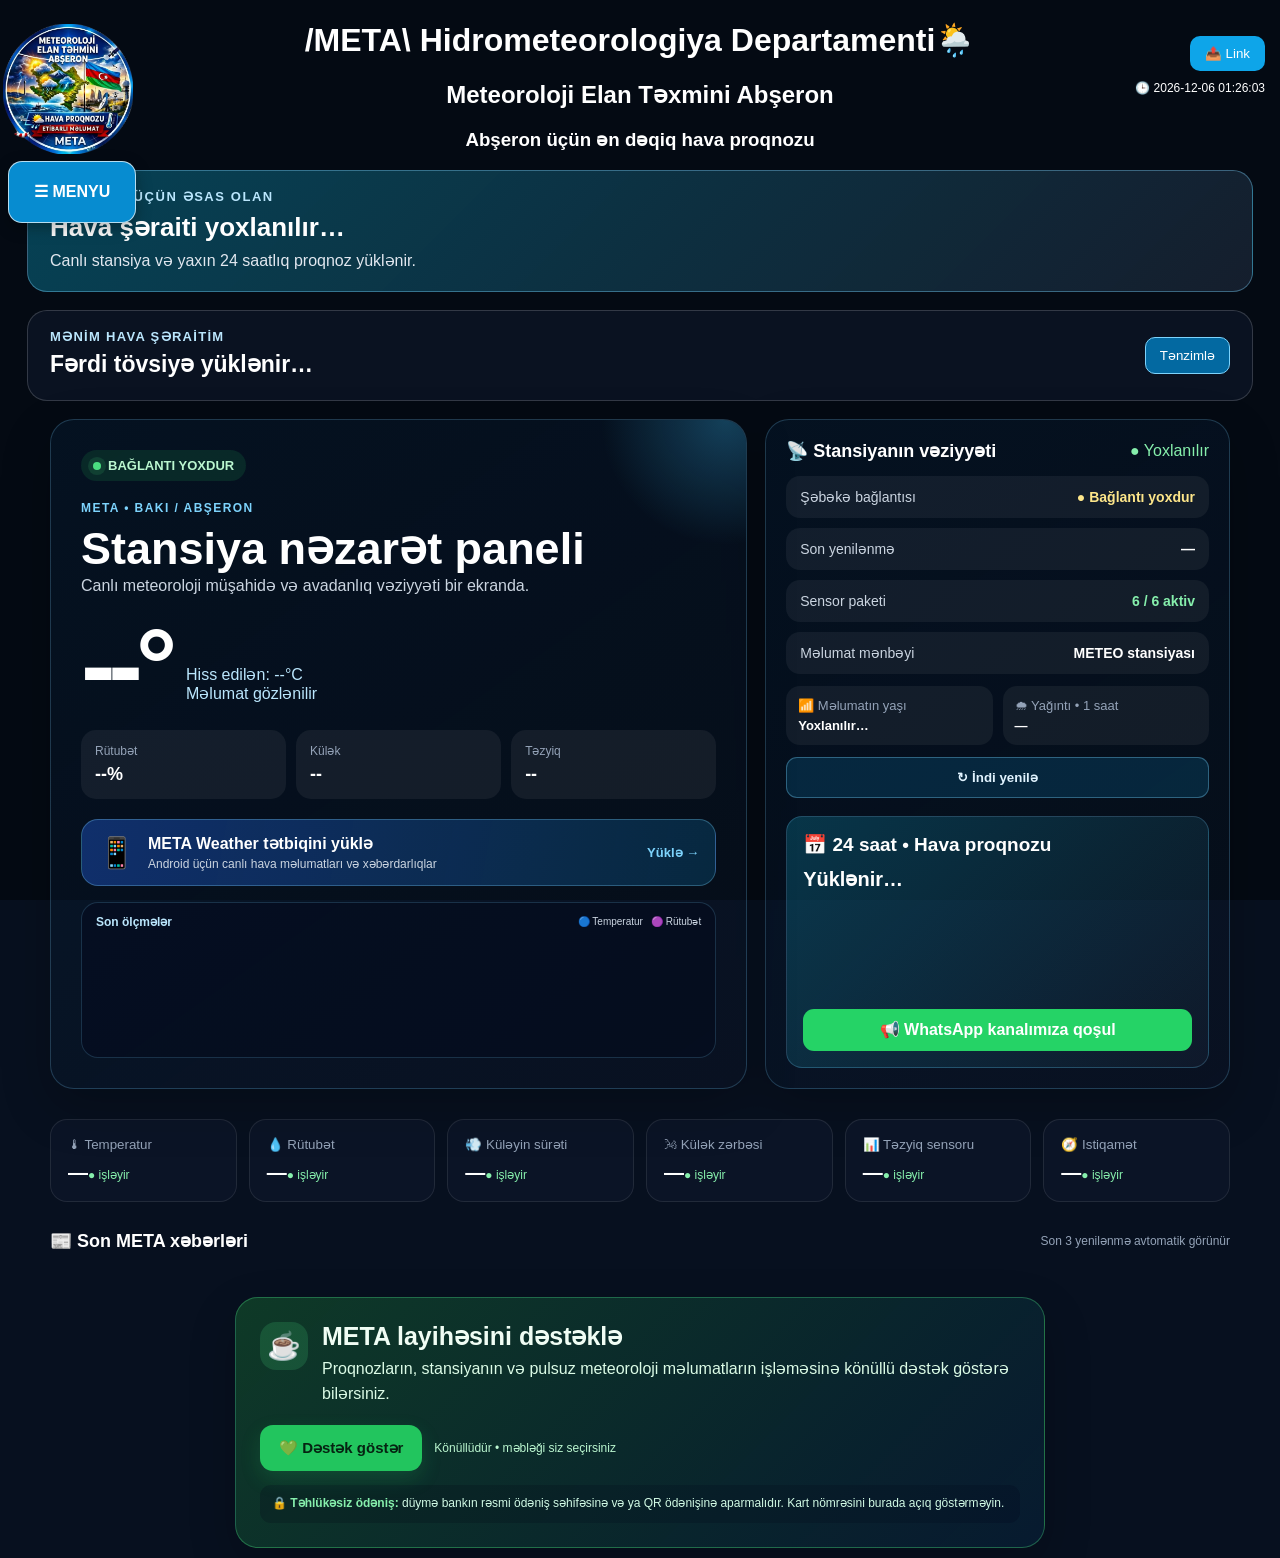
==== commit 7d54b4aa: "Update index.html" ====
--- a/index.html
+++ b/index.html
@@ -1451,6 +1451,10 @@
         ⚙️ Parametrlər
     </button>
 
+    <button onclick="openSection('forecastAccuracySection')">
+        ✓ META proqnoz dəqiqliyi
+    </button>
+
     <button onclick="openSection('forecast7')">
         🌦 7 günlük proqnoz
     </button>
@@ -1546,6 +1550,15 @@
             <select id="precipitationUnit" onchange="saveUnitSettings()" style="padding:12px; border-radius:10px; font-size:16px;"><option value="mm">mm</option><option value="cm">cm</option><option value="in">in</option></select>
         </label>
     </div>
+    <div style="max-width:620px; margin:28px auto 0; padding:20px; border:1px solid rgba(125,211,252,.35); border-radius:16px; text-align:left;">
+        <h2 style="margin-top:0; font-size:22px;">✨ Mənim hava şəraitim</h2>
+        <p style="opacity:.85">Bu seçimlər yalnız bu cihazda saxlanılır; hesab və şəxsi məlumat tələb olunmur.</p>
+        <div style="display:grid; gap:14px;">
+            <label>📍 Ərazi <select id="personalArea" onchange="savePersonalWeather()"><option value="Bakı / Abşeron">Bakı / Abşeron</option><option value="Bilgəh və sahil">Bilgəh və sahil</option><option value="Şəhər mərkəzi">Şəhər mərkəzi</option></select></label>
+            <label>🎯 Mənə nə vacibdir <select id="personalActivity" onchange="savePersonalWeather()"><option value="walk">Gəzinti</option><option value="commute">Yol və gediş-gəliş</option><option value="beach">Çimərlik</option><option value="outdoor">Açıq havada iş</option></select></label>
+            <label>💨 Xəbərdarlıq küləyi <input id="personalWindThreshold" type="number" min="1" step="0.1" onchange="savePersonalWeather()"> <span id="personalWindUnit">km/h</span></label>
+        </div>
+    </div>
     <p style="margin-top:25px; opacity:.8;">Seçim yadda saxlanılır və proqnozlar, kartlar və qrafiklərdə dərhal tətbiq olunur.</p>
 </div>
 
@@ -1570,7 +1583,24 @@
 </div>
 
 <!-- HOME -->
+<div class="box section" id="forecastAccuracySection" style="margin-top:-40px;">
+    <h1>✓ META proqnoz dəqiqliyi</h1>
+    <p style="max-width:760px;margin:0 auto 22px;line-height:1.65;opacity:.9;">24 saatlıq proqnoz növbəti gün üçün saxlanılır, sonra META stansiyasının faktiki ölçmələri ilə müqayisə olunur. Bütün hesablamalar ilkin olaraq km/h ilə aparılır.</p>
+    <div id="forecastAccuracyContent" style="max-width:920px;margin:auto;">Məlumat toplanır…</div>
+    <details style="max-width:920px;margin:20px auto 0;text-align:left;opacity:.9;"><summary style="cursor:pointer;font-weight:700;">Metodika</summary><p>Temperatur xətası günün minimum və maksimum temperaturunun orta fərqidir. Yağıntı proqnozu 40% və yuxarı olduqda “gözlənilir” sayılır; faktiki yağıntı 0.1 mm və yuxarı olduqda qeydə alınır. Stansiya məlumatı çatışmayan günlər hesablamaya daxil edilmir.</p></details>
+</div>
+
 <div class="section active" id="homeSection">
+
+    <section style="max-width:1180px;margin:0 auto 18px;padding:18px 22px;border-radius:20px;background:linear-gradient(135deg,rgba(8,145,178,.42),rgba(30,41,59,.66));border:1px solid rgba(125,211,252,.38);text-align:left;">
+        <div style="font-size:13px;letter-spacing:.12em;color:#bae6fd;font-weight:800;">İNDİ SİZİN ÜÇÜN ƏSAS OLAN</div>
+        <h2 id="smartHomeTitle" style="margin:8px 0 5px;font-size:26px;">Hava şəraiti yoxlanılır…</h2>
+        <div id="smartHomeText" style="line-height:1.6;color:#e2e8f0;">Canlı stansiya və yaxın 24 saatlıq proqnoz yüklənir.</div>
+    </section>
+
+    <section style="max-width:1180px;margin:0 auto 18px;padding:18px 22px;border-radius:20px;background:rgba(15,23,42,.66);border:1px solid rgba(255,255,255,.17);text-align:left;">
+        <div style="display:flex;justify-content:space-between;gap:16px;align-items:center;flex-wrap:wrap;"><div><div style="font-size:13px;letter-spacing:.1em;color:#bae6fd;font-weight:800;">MƏNİM HAVA ŞƏRAİTİM</div><h2 id="personalWeatherTitle" style="margin:7px 0 4px;font-size:23px;">Fərdi tövsiyə yüklənir…</h2><div id="personalWeatherText" style="line-height:1.55;color:#e2e8f0;"></div></div><button type="button" onclick="openSection('settingsSection')" style="border:1px solid #7dd3fc;border-radius:10px;padding:10px 14px;background:#0369a1;color:white;cursor:pointer;">Tənzimlə</button></div>
+    </section>
 
     <div class="station-overview">
         <section class="station-hero">
@@ -2562,9 +2592,97 @@
     localStorage.setItem('metaUnitSettings', JSON.stringify(unitSettings));
     loadStation(); loadForecast(); loadForecast14(); loadChart(); loadMiniChart();
     if (activeCityForecast) showCityForecast(activeCityForecast.lat, activeCityForecast.lon, activeCityForecast.name);
+    readPersonalWeather();
+    if (window.forecastAccuracyData) renderForecastAccuracy(window.forecastAccuracyData);
+}
+
+const personalWeatherDefaults = { area: 'Bakı / Abşeron', activity: 'walk', windThresholdKmh: 35 };
+let personalWeather = { ...personalWeatherDefaults };
+
+function readPersonalWeather() {
+    try { Object.assign(personalWeather, JSON.parse(localStorage.getItem('metaPersonalWeather')) || {}); } catch (_) {}
+    const area = document.getElementById('personalArea');
+    const activity = document.getElementById('personalActivity');
+    const threshold = document.getElementById('personalWindThreshold');
+    if (!area || !activity || !threshold) return;
+    area.value = personalWeather.area;
+    activity.value = personalWeather.activity;
+    threshold.value = f(windValue(personalWeather.windThresholdKmh));
+    document.getElementById('personalWindUnit').textContent = unitSettings.wind;
+}
+
+function savePersonalWeather() {
+    const displayed = Number(document.getElementById('personalWindThreshold').value);
+    // Convert the user's chosen display unit back to the canonical km/h store.
+    personalWeather = {
+        area: document.getElementById('personalArea').value,
+        activity: document.getElementById('personalActivity').value,
+        windThresholdKmh: unitSettings.wind === 'm/s' ? displayed * 3.6 : unitSettings.wind === 'mph' ? displayed / 0.621371 : displayed,
+    };
+    localStorage.setItem('metaPersonalWeather', JSON.stringify(personalWeather));
+    renderPersonalWeather(window.currentWeatherState, window.currentForecastDaily);
+}
+
+function renderSmartHome(state, daily) {
+    if (!state || !daily) return;
+    const wind = Number(daily.wind_speed_10m_max?.[0] ?? daily.windspeed_10m_max?.[0] ?? state.wind ?? 0);
+    const rainProbability = Number(daily.precipitation_probability_max?.[0] ?? 0);
+    let title = 'Sakit hava şəraiti';
+    let text = `Hazırda külək ${windText(state.wind || 0)}. Yaxın saatlarda ciddi meteoroloji risk görünmür.`;
+    if (rainProbability >= 60) {
+        title = '🌧 Yağıntı ehtimalı yüksəkdir';
+        text = `Bu gün yağıntı ehtimalı ${f(rainProbability)}%-dir. Çölə çıxarkən çətir götürmək məsləhətdir.`;
+    } else if (wind >= 45) {
+        title = '🟠 Güclü külək gözlənilir';
+        text = `Bu gün maksimal külək ${windText(wind)} ola bilər. Açıq ərazilərdə və sahildə ehtiyatlı olun.`;
+    } else if (Number(daily.uv_index_max?.[0] ?? 0) >= 7) {
+        title = '☀️ UV indeksi yüksəkdir';
+        text = `UV indeksi ${f(daily.uv_index_max[0])}-dir. Günorta saatlarında günəşdən qorunun.`;
+    }
+    document.getElementById('smartHomeTitle').textContent = title;
+    document.getElementById('smartHomeText').textContent = text;
+    renderPersonalWeather(state, daily);
+}
+
+function renderPersonalWeather(state, daily) {
+    if (!state || !daily) return;
+    const titles = { walk: 'Gəzinti', commute: 'Yol və gediş-gəliş', beach: 'Çimərlik', outdoor: 'Açıq havada iş' };
+    const wind = Number(daily.wind_speed_10m_max?.[0] ?? daily.windspeed_10m_max?.[0] ?? state.wind ?? 0);
+    const rain = Number(daily.precipitation_probability_max?.[0] ?? 0);
+    const temp = Number(daily.temperature_2m_max?.[0] ?? state.temp ?? 0);
+    let advice = `Şərait uyğundur: ${tempText(temp)}, külək ${windText(wind)}.`;
+    if (wind >= personalWeather.windThresholdKmh) advice = `Külək sizin həddinizi keçir: ${windText(wind)}. Planı daha sakit saata keçirmək yaxşıdır.`;
+    else if (rain >= 50) advice = `Yağıntı ehtimalı ${f(rain)}%-dir. Ehtiyat planı seçin.`;
+    else if (personalWeather.activity === 'beach' && Number(daily.uv_index_max?.[0] ?? 0) >= 6) advice = `UV indeksi yüksəkdir. Səhər və ya axşam saatları daha münasibdir.`;
+    document.getElementById('personalWeatherTitle').textContent = `${titles[personalWeather.activity]} • ${personalWeather.area}`;
+    document.getElementById('personalWeatherText').textContent = advice;
+}
+
+function renderForecastAccuracy(data) {
+    const box = document.getElementById('forecastAccuracyContent');
+    if (!box) return;
+    if (!data.sample_size) {
+        box.innerHTML = '<div style="padding:25px;border-radius:16px;background:rgba(15,23,42,.55)">📥 META proqnoz arxivini toplamağa başlayıb. İlk müqayisə stansiyada tam bir gün faktiki ölçmə olduqdan sonra görünəcək.</div>';
+        return;
+    }
+    const rows = data.reports.map(item => `<tr><td>${item.date}</td><td>±${tempText(item.temperature_error_c).replace('°'+unitSettings.temperature, '°'+unitSettings.temperature)}</td><td>±${windText(item.wind_error_kmh)}</td><td>${item.precipitation_correct ? '✓' : '—'}</td></tr>`).join('');
+    box.innerHTML = `<div style="display:grid;grid-template-columns:repeat(auto-fit,minmax(180px,1fr));gap:12px;margin-bottom:18px"><div class="card">🌡 Temperatur<br><strong>±${tempText(data.temperature_mae_c)}</strong></div><div class="card">💨 Külək<br><strong>±${windText(data.wind_mae_kmh)}</strong></div><div class="card">🌧 Yağıntı<br><strong>${data.precipitation_accuracy_percent}%</strong></div><div class="card">📅 Nümunə<br><strong>${data.sample_size} gün</strong></div></div><div class="forecast-table-wrap"><table class="forecast-table"><thead><tr><th>Tarix</th><th>Temperatur xətası</th><th>Külək xətası</th><th>Yağıntı</th></tr></thead><tbody>${rows}</tbody></table></div>`;
+}
+
+async function loadForecastAccuracy() {
+    try {
+        const response = await fetch('/api/forecast-accuracy', { cache: 'no-store' });
+        if (!response.ok) throw new Error('Accuracy HTTP ' + response.status);
+        window.forecastAccuracyData = await response.json();
+        renderForecastAccuracy(window.forecastAccuracyData);
+    } catch (error) {
+        const box = document.getElementById('forecastAccuracyContent');
+        if (box) box.textContent = 'Dəqiqlik məlumatı hazırda yüklənmədi.';
+    }
 }
 
 readUnitSettings();
+readPersonalWeather();
 
 function setLanguage(language) {
     unitSettings.language = language;
@@ -2907,6 +3025,7 @@
     );
 
     let d = await r.json();
+    window.currentForecastDaily = d.daily;
 
     const currentWeather = d.current || {};
     window.currentWeatherCode = currentWeather.weather_code ?? d.daily.weathercode[0];
@@ -2916,6 +3035,7 @@
         code: window.currentWeatherCode,
         wind: currentWeather.wind_speed_10m ?? 0
     };
+    renderSmartHome(window.currentWeatherState, d.daily);
     setBackground(window.currentWeatherState.temp, window.currentWeatherState.rain, window.currentWeatherState.code, window.currentWeatherState.wind);
 
 // =====================================
@@ -3110,7 +3230,7 @@
   
 async function loadForecast14(){
     let r = await fetch(
-"https://api.open-meteo.com/v1/forecast?latitude=40.4093&longitude=49.8671&daily=weathercode,temperature_2m_max,temperature_2m_min,apparent_temperature_max,apparent_temperature_min,precipitation_probability_max,snowfall_sum,wind_speed_10m_mean,cloud_cover_mean,uv_index_max,precipitation_sum,sunrise,sunset,wind_speed_10m_max,wind_direction_10m_dominant,wind_gusts_10m_max,surface_pressure_mean&timezone=auto&forecast_days=14"
+"https://api.open-meteo.com/v1/forecast?latitude=40.4093&longitude=49.8671&daily=weathercode,temperature_2m_max,temperature_2m_min,apparent_temperature_max,apparent_temperature_min,precipitation_probability_max,snowfall_sum,wind_speed_10m_mean,cloud_cover_mean,uv_index_max,precipitation_sum,sunrise,sunset,wind_speed_10m_max,wind_direction_10m_dominant,wind_gusts_10m_max,surface_pressure_mean&wind_speed_unit=kmh&timezone=auto&forecast_days=14"
 );
     let d = await r.json();
 
@@ -4338,7 +4458,7 @@
     container.innerHTML = '<div style="padding:25px;">Yüklənir...</div>';
 
     try {
-        const url = `https://api.open-meteo.com/v1/forecast?latitude=${lat}&longitude=${lon}&daily=weathercode,temperature_2m_max,temperature_2m_min,apparent_temperature_max,apparent_temperature_min,precipitation_probability_max,wind_speed_10m_mean,cloud_cover_mean,uv_index_max,sunrise,sunset,wind_speed_10m_max,wind_direction_10m_dominant,wind_gusts_10m_max,surface_pressure_mean,precipitation_sum&timezone=Asia%2FBaku&forecast_days=7`;
+            const url = `https://api.open-meteo.com/v1/forecast?latitude=${lat}&longitude=${lon}&daily=weathercode,temperature_2m_max,temperature_2m_min,apparent_temperature_max,apparent_temperature_min,precipitation_probability_max,wind_speed_10m_mean,cloud_cover_mean,uv_index_max,sunrise,sunset,wind_speed_10m_max,wind_direction_10m_dominant,wind_gusts_10m_max,surface_pressure_mean,precipitation_sum&wind_speed_unit=kmh&timezone=Asia%2FBaku&forecast_days=7`;
         const response = await fetch(url);
         if (!response.ok) throw new Error('Forecast HTTP ' + response.status);
         const d = await response.json();
@@ -4361,7 +4481,7 @@
     title.innerHTML = `<h2>🕒 ${name} üçün 24 saatlıq hava proqnozu</h2>`;
     container.innerHTML = '<div style="padding:25px;">Yüklənir...</div>';
     try {
-        const url = `https://api.open-meteo.com/v1/forecast?latitude=${lat}&longitude=${lon}&hourly=temperature_2m,apparent_temperature,precipitation_probability,precipitation,weather_code,wind_speed_10m,surface_pressure&timezone=Asia%2FBaku&forecast_days=2`;
+        const url = `https://api.open-meteo.com/v1/forecast?latitude=${lat}&longitude=${lon}&hourly=temperature_2m,apparent_temperature,precipitation_probability,precipitation,weather_code,wind_speed_10m,surface_pressure&wind_speed_unit=kmh&timezone=Asia%2FBaku&forecast_days=2`;
         const response = await fetch(url);
         if (!response.ok) throw new Error('Hourly forecast HTTP ' + response.status);
         const d = await response.json();
@@ -4397,6 +4517,7 @@
     loadTextStory("meteorologyContent", "/story/sayt haqqında/meteorologiya.txt", "meteorologySection");
     loadMonthlyForecast();
     loadSystemStatus();
+    loadForecastAccuracy();
 
     setInterval(loadMiniChart, 60000);
 
@@ -4408,6 +4529,7 @@
     setInterval(loadHistory, 60000);
     setInterval(loadSpace, 60000);
     setInterval(loadMonthlyForecast, 10 * 60 * 1000);
+    setInterval(loadForecastAccuracy, 60 * 60 * 1000);
     setInterval(() => loadTextStory("aboutContent", "/story/sayt haqqında/haqqımızda.txt", "aboutSection"), 10 * 60 * 1000);
     setInterval(() => loadTextStory("meteorologyContent", "/story/sayt haqqında/meteorologiya.txt", "meteorologySection"), 10 * 60 * 1000);
 
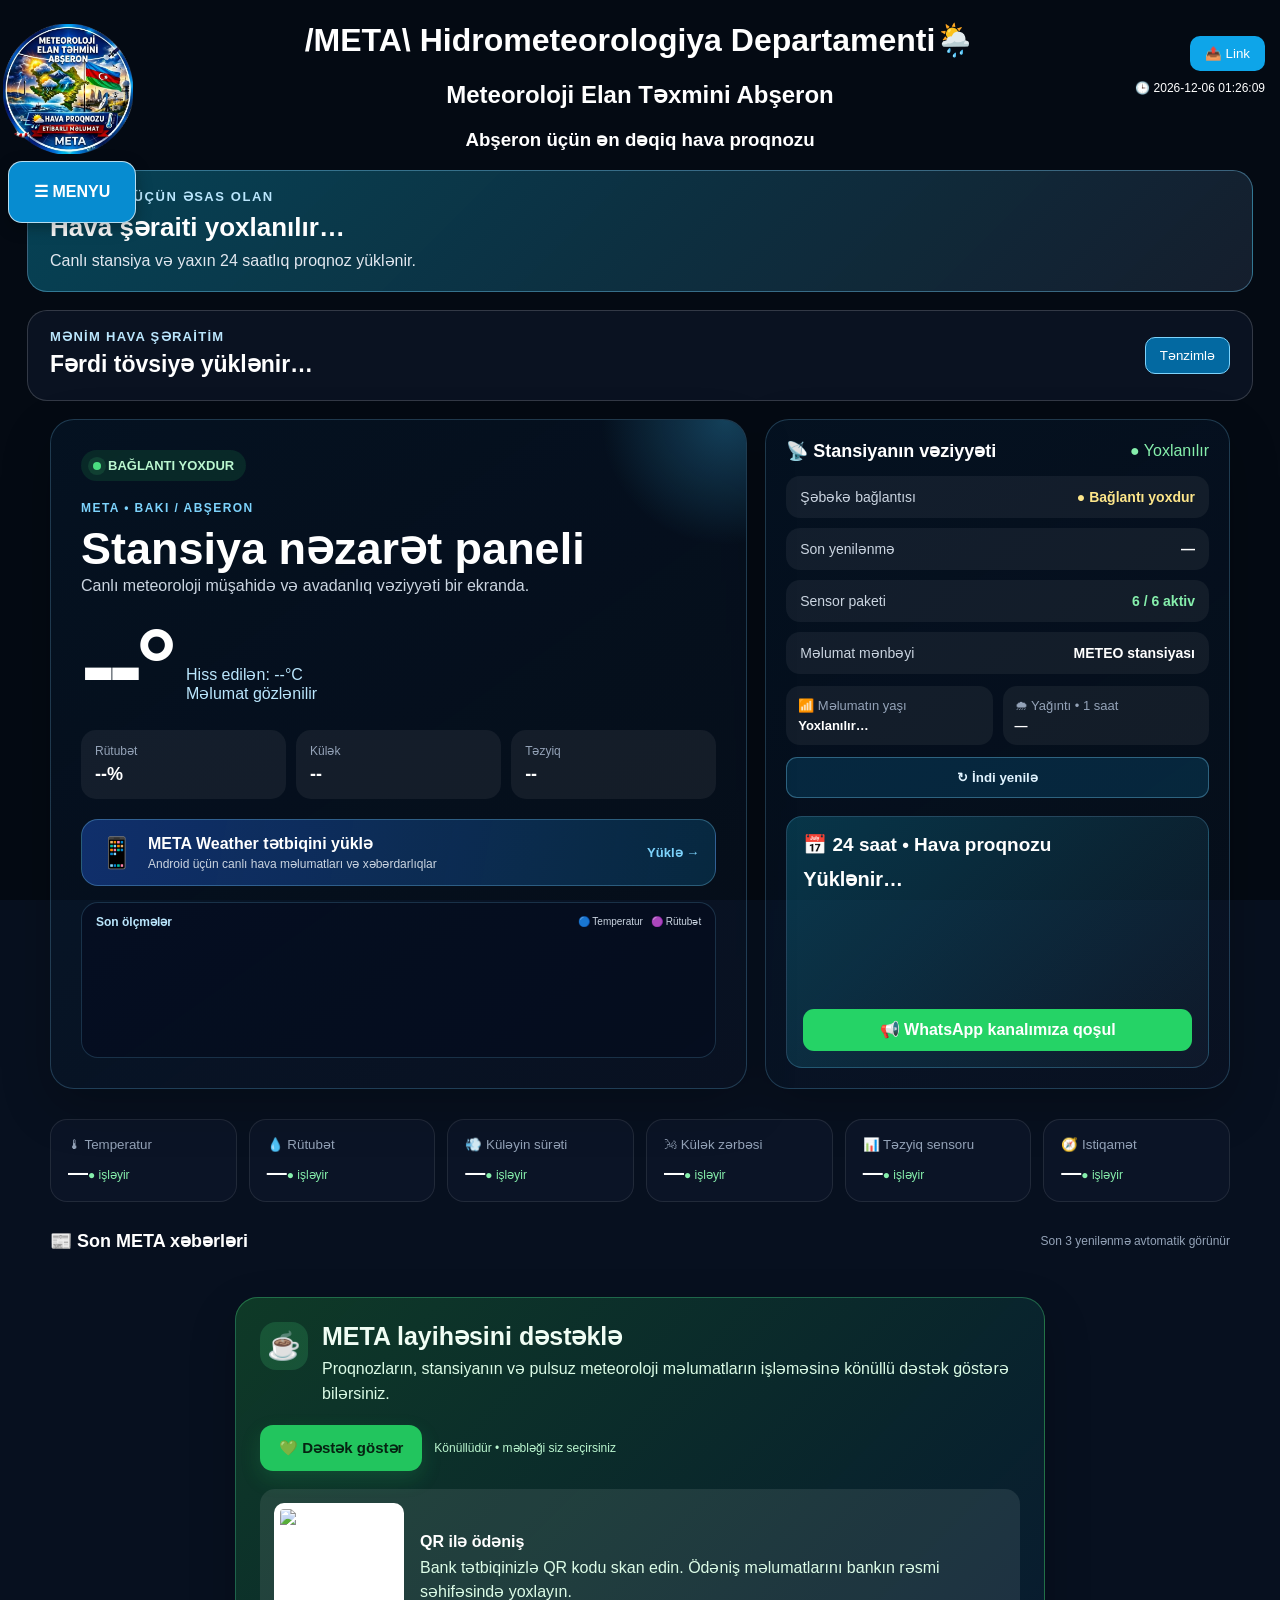
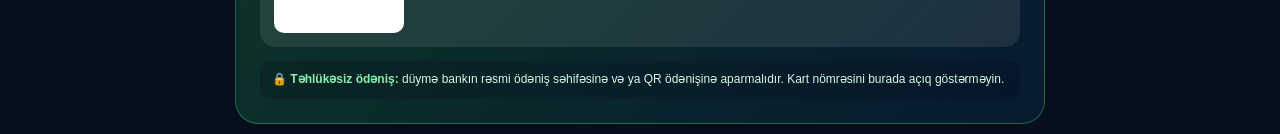
==== commit 626a9d76: "Update index.html" ====
--- a/index.html
+++ b/index.html
@@ -202,7 +202,7 @@
 
 /* Optional visitor support card. Add a bank-generated payment link in the data-tip-url attribute. */
 .support-project{width:min(760px,calc(100% - 28px));margin:26px auto 10px;padding:24px;border-radius:23px;text-align:left;background:linear-gradient(135deg,rgba(20,83,45,.62),rgba(7,34,61,.56));border:1px solid rgba(74,222,128,.36);box-shadow:0 18px 48px rgba(0,0,0,.2)}
-.support-project-head{display:flex;align-items:flex-start;gap:14px}.support-project-icon{width:48px;height:48px;display:grid;place-items:center;flex:0 0 auto;border-radius:16px;background:rgba(74,222,128,.17);font-size:27px}.support-project h2{margin:0;font-size:25px;color:#f0fdf4}.support-project p{margin:6px 0 0;color:#dcfce7;line-height:1.55}.support-project-actions{display:flex;align-items:center;gap:12px;flex-wrap:wrap;margin-top:19px}.support-pay-button{min-height:46px;padding:0 19px;border:0;border-radius:13px;background:#22c55e;color:#062312;font-size:15px;font-weight:850;cursor:pointer;box-shadow:0 8px 20px rgba(34,197,94,.18)}.support-pay-button:hover{background:#4ade80}.support-project-note{font-size:12px;color:#bbf7d0}.support-project-status{margin-top:14px;padding:10px 12px;border-radius:11px;background:rgba(2,6,23,.22);color:#d1fae5;font-size:12px;line-height:1.45}.support-project-status b{color:#86efac}@media(max-width:560px){.support-project{padding:19px}.support-project h2{font-size:21px}.support-project-actions{align-items:stretch}.support-pay-button{width:100%}}
+.support-project-head{display:flex;align-items:flex-start;gap:14px}.support-project-icon{width:48px;height:48px;display:grid;place-items:center;flex:0 0 auto;border-radius:16px;background:rgba(74,222,128,.17);font-size:27px}.support-project h2{margin:0;font-size:25px;color:#f0fdf4}.support-project p{margin:6px 0 0;color:#dcfce7;line-height:1.55}.support-project-actions{display:flex;align-items:center;gap:12px;flex-wrap:wrap;margin-top:19px}.support-pay-button{min-height:46px;padding:0 19px;border:0;border-radius:13px;background:#22c55e;color:#062312;font-size:15px;font-weight:850;cursor:pointer;box-shadow:0 8px 20px rgba(34,197,94,.18)}.support-pay-button:hover{background:#4ade80}.support-project-note{font-size:12px;color:#bbf7d0}.support-project-status{margin-top:14px;padding:10px 12px;border-radius:11px;background:rgba(2,6,23,.22);color:#d1fae5;font-size:12px;line-height:1.45}.support-project-status b{color:#86efac}.support-qr{display:grid;grid-template-columns:auto 1fr;gap:16px;align-items:center;margin-top:18px;padding:14px;border-radius:15px;background:rgba(255,255,255,.09)}.support-qr img{width:118px;height:118px;object-fit:contain;background:#fff;border-radius:10px;padding:6px}@media(max-width:560px){.support-project{padding:19px}.support-project h2{font-size:21px}.support-project-actions{align-items:stretch}.support-pay-button{width:100%}.support-qr{grid-template-columns:1fr;text-align:center}.support-qr img{margin:auto}}
 
 /* ========================= */
 /* DISCLAMER (добавлено) */
@@ -1630,8 +1630,8 @@
     <div id="homeNewsAnchor"></div>
     <section class="news-rail" aria-label="Son META xəbərləri"><div class="news-rail-head"><h3>📰 Son META xəbərləri</h3><span class="news-rail-note">Son 3 yenilənmə avtomatik görünür</span></div><div class="latest-news-list" id="latestNewsList"></div></section>
 
-    <!-- PROJECT SUPPORT: paste a bank payment-link into data-tip-url when it is ready. -->
-    <section class="support-project" aria-labelledby="supportProjectTitle" data-tip-url="">
+    <!-- Values are provided by Render environment variables, not by visitors. -->
+    <section class="support-project" aria-labelledby="supportProjectTitle" data-tip-url="__SUPPORT_PAYMENT_URL__" data-qr-url="__SUPPORT_QR_URL__">
         <div class="support-project-head">
             <div class="support-project-icon" aria-hidden="true">☕</div>
             <div>
@@ -1643,6 +1643,7 @@
             <button class="support-pay-button" type="button" onclick="openSupportPayment()">💚 Dəstək göstər</button>
             <span class="support-project-note">Könüllüdür • məbləği siz seçirsiniz</span>
         </div>
+        <div class="support-qr" id="supportQrBox" hidden><img id="supportQrImage" alt="Dəstək ödənişi üçün QR kod"><div><b>QR ilə ödəniş</b><p style="margin:5px 0 0;">Bank tətbiqinizlə QR kodu skan edin. Ödəniş məlumatlarını bankın rəsmi səhifəsində yoxlayın.</p></div></div>
         <div class="support-project-status"><b>🔒 Təhlükəsiz ödəniş:</b> düymə bankın rəsmi ödəniş səhifəsinə və ya QR ödənişinə aparmalıdır. Kart nömrəsini burada açıq göstərməyin.</div>
     </section>
 
@@ -2558,6 +2559,24 @@
     }
     window.open(paymentUrl, '_blank', 'noopener');
 }
+
+function configureSupportPayment() {
+    const card = document.querySelector('.support-project');
+    if (!card) return;
+    const paymentUrl = card.dataset.tipUrl?.trim();
+    const qrUrl = card.dataset.qrUrl?.trim();
+    const qrBox = document.getElementById('supportQrBox');
+    const qrImage = document.getElementById('supportQrImage');
+    const button = card.querySelector('.support-pay-button');
+    if (qrUrl && qrBox && qrImage) {
+        qrImage.src = qrUrl;
+        qrBox.hidden = false;
+    }
+    // A QR-only payment method remains useful without a dead payment button.
+    if (!paymentUrl && qrUrl && button) button.hidden = true;
+}
+
+configureSupportPayment();
 
 function f(x){
     return Number(x || 0).toFixed(1);
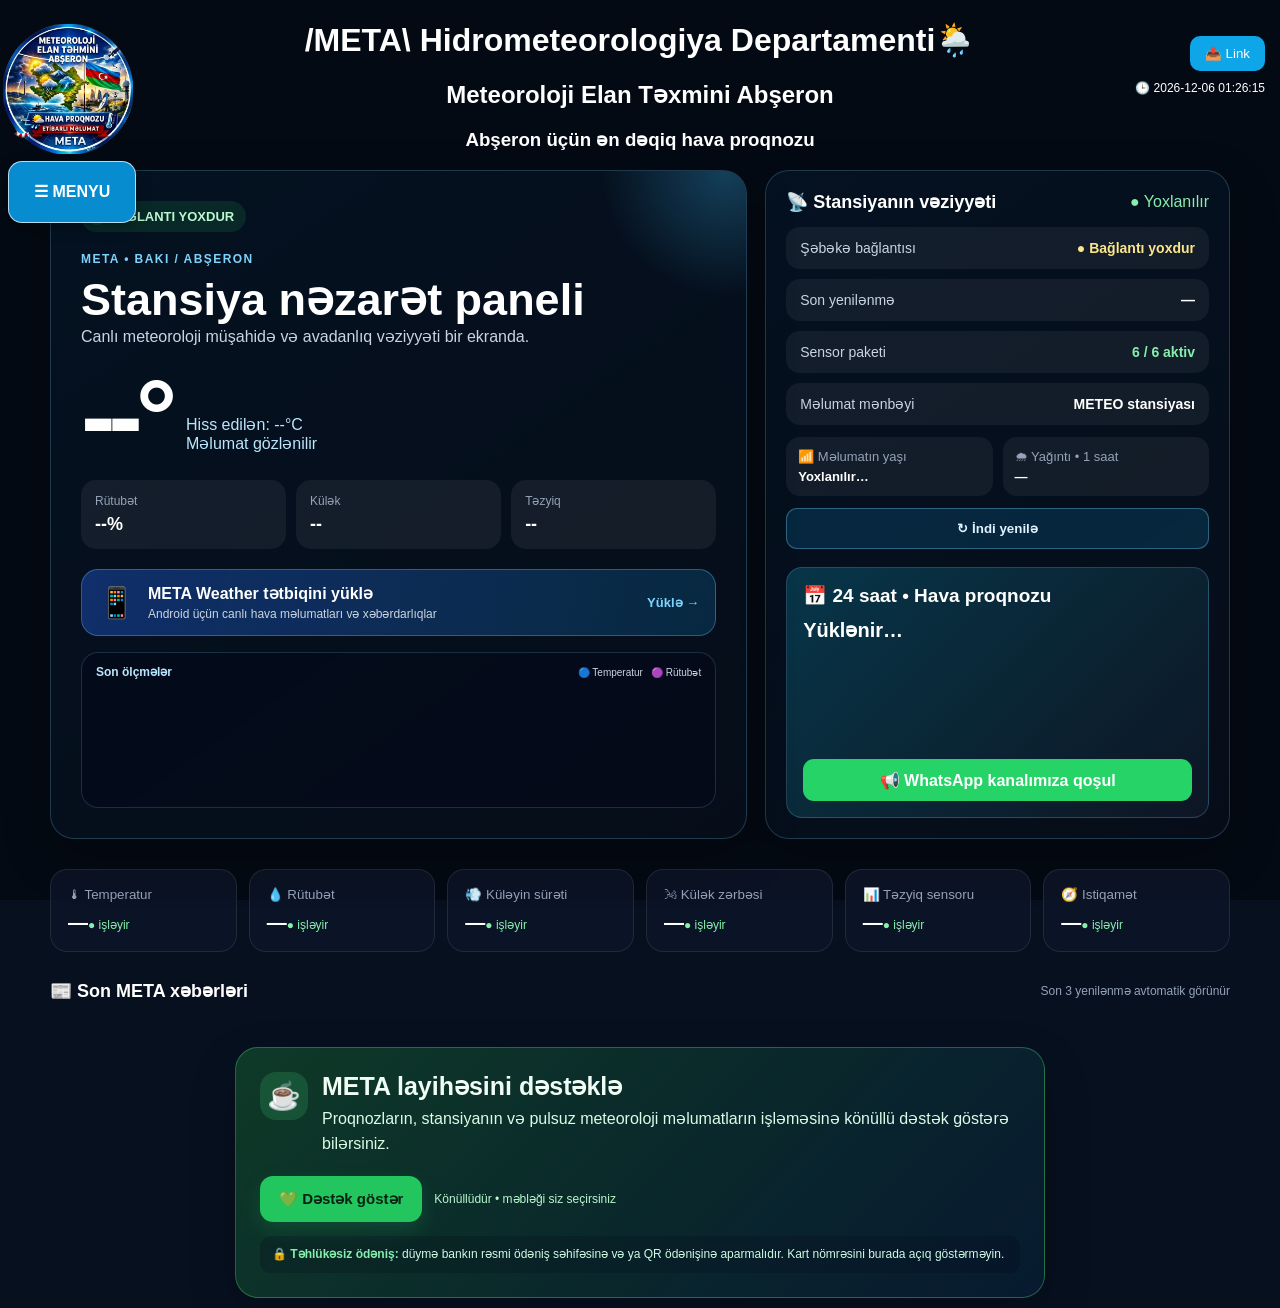
==== commit 50c6151d: "Update index.html" ====
--- a/index.html
+++ b/index.html
@@ -202,7 +202,7 @@
 
 /* Optional visitor support card. Add a bank-generated payment link in the data-tip-url attribute. */
 .support-project{width:min(760px,calc(100% - 28px));margin:26px auto 10px;padding:24px;border-radius:23px;text-align:left;background:linear-gradient(135deg,rgba(20,83,45,.62),rgba(7,34,61,.56));border:1px solid rgba(74,222,128,.36);box-shadow:0 18px 48px rgba(0,0,0,.2)}
-.support-project-head{display:flex;align-items:flex-start;gap:14px}.support-project-icon{width:48px;height:48px;display:grid;place-items:center;flex:0 0 auto;border-radius:16px;background:rgba(74,222,128,.17);font-size:27px}.support-project h2{margin:0;font-size:25px;color:#f0fdf4}.support-project p{margin:6px 0 0;color:#dcfce7;line-height:1.55}.support-project-actions{display:flex;align-items:center;gap:12px;flex-wrap:wrap;margin-top:19px}.support-pay-button{min-height:46px;padding:0 19px;border:0;border-radius:13px;background:#22c55e;color:#062312;font-size:15px;font-weight:850;cursor:pointer;box-shadow:0 8px 20px rgba(34,197,94,.18)}.support-pay-button:hover{background:#4ade80}.support-project-note{font-size:12px;color:#bbf7d0}.support-project-status{margin-top:14px;padding:10px 12px;border-radius:11px;background:rgba(2,6,23,.22);color:#d1fae5;font-size:12px;line-height:1.45}.support-project-status b{color:#86efac}.support-qr{display:grid;grid-template-columns:auto 1fr;gap:16px;align-items:center;margin-top:18px;padding:14px;border-radius:15px;background:rgba(255,255,255,.09)}.support-qr img{width:118px;height:118px;object-fit:contain;background:#fff;border-radius:10px;padding:6px}@media(max-width:560px){.support-project{padding:19px}.support-project h2{font-size:21px}.support-project-actions{align-items:stretch}.support-pay-button{width:100%}.support-qr{grid-template-columns:1fr;text-align:center}.support-qr img{margin:auto}}
+.support-project-head{display:flex;align-items:flex-start;gap:14px}.support-project-icon{width:48px;height:48px;display:grid;place-items:center;flex:0 0 auto;border-radius:16px;background:rgba(74,222,128,.17);font-size:27px}.support-project h2{margin:0;font-size:25px;color:#f0fdf4}.support-project p{margin:6px 0 0;color:#dcfce7;line-height:1.55}.support-project-actions{display:flex;align-items:center;gap:12px;flex-wrap:wrap;margin-top:19px}.support-pay-button{min-height:46px;padding:0 19px;border:0;border-radius:13px;background:#22c55e;color:#062312;font-size:15px;font-weight:850;cursor:pointer;box-shadow:0 8px 20px rgba(34,197,94,.18)}.support-pay-button:hover{background:#4ade80}.support-project-note{font-size:12px;color:#bbf7d0}.support-project-status{margin-top:14px;padding:10px 12px;border-radius:11px;background:rgba(2,6,23,.22);color:#d1fae5;font-size:12px;line-height:1.45}.support-project-status b{color:#86efac}@media(max-width:560px){.support-project{padding:19px}.support-project h2{font-size:21px}.support-project-actions{align-items:stretch}.support-pay-button{width:100%}}
 
 /* ========================= */
 /* DISCLAMER (добавлено) */
@@ -1451,10 +1451,6 @@
         ⚙️ Parametrlər
     </button>
 
-    <button onclick="openSection('forecastAccuracySection')">
-        ✓ META proqnoz dəqiqliyi
-    </button>
-
     <button onclick="openSection('forecast7')">
         🌦 7 günlük proqnoz
     </button>
@@ -1550,15 +1546,6 @@
             <select id="precipitationUnit" onchange="saveUnitSettings()" style="padding:12px; border-radius:10px; font-size:16px;"><option value="mm">mm</option><option value="cm">cm</option><option value="in">in</option></select>
         </label>
     </div>
-    <div style="max-width:620px; margin:28px auto 0; padding:20px; border:1px solid rgba(125,211,252,.35); border-radius:16px; text-align:left;">
-        <h2 style="margin-top:0; font-size:22px;">✨ Mənim hava şəraitim</h2>
-        <p style="opacity:.85">Bu seçimlər yalnız bu cihazda saxlanılır; hesab və şəxsi məlumat tələb olunmur.</p>
-        <div style="display:grid; gap:14px;">
-            <label>📍 Ərazi <select id="personalArea" onchange="savePersonalWeather()"><option value="Bakı / Abşeron">Bakı / Abşeron</option><option value="Bilgəh və sahil">Bilgəh və sahil</option><option value="Şəhər mərkəzi">Şəhər mərkəzi</option></select></label>
-            <label>🎯 Mənə nə vacibdir <select id="personalActivity" onchange="savePersonalWeather()"><option value="walk">Gəzinti</option><option value="commute">Yol və gediş-gəliş</option><option value="beach">Çimərlik</option><option value="outdoor">Açıq havada iş</option></select></label>
-            <label>💨 Xəbərdarlıq küləyi <input id="personalWindThreshold" type="number" min="1" step="0.1" onchange="savePersonalWeather()"> <span id="personalWindUnit">km/h</span></label>
-        </div>
-    </div>
     <p style="margin-top:25px; opacity:.8;">Seçim yadda saxlanılır və proqnozlar, kartlar və qrafiklərdə dərhal tətbiq olunur.</p>
 </div>
 
@@ -1583,24 +1570,7 @@
 </div>
 
 <!-- HOME -->
-<div class="box section" id="forecastAccuracySection" style="margin-top:-40px;">
-    <h1>✓ META proqnoz dəqiqliyi</h1>
-    <p style="max-width:760px;margin:0 auto 22px;line-height:1.65;opacity:.9;">24 saatlıq proqnoz növbəti gün üçün saxlanılır, sonra META stansiyasının faktiki ölçmələri ilə müqayisə olunur. Bütün hesablamalar ilkin olaraq km/h ilə aparılır.</p>
-    <div id="forecastAccuracyContent" style="max-width:920px;margin:auto;">Məlumat toplanır…</div>
-    <details style="max-width:920px;margin:20px auto 0;text-align:left;opacity:.9;"><summary style="cursor:pointer;font-weight:700;">Metodika</summary><p>Temperatur xətası günün minimum və maksimum temperaturunun orta fərqidir. Yağıntı proqnozu 40% və yuxarı olduqda “gözlənilir” sayılır; faktiki yağıntı 0.1 mm və yuxarı olduqda qeydə alınır. Stansiya məlumatı çatışmayan günlər hesablamaya daxil edilmir.</p></details>
-</div>
-
 <div class="section active" id="homeSection">
-
-    <section style="max-width:1180px;margin:0 auto 18px;padding:18px 22px;border-radius:20px;background:linear-gradient(135deg,rgba(8,145,178,.42),rgba(30,41,59,.66));border:1px solid rgba(125,211,252,.38);text-align:left;">
-        <div style="font-size:13px;letter-spacing:.12em;color:#bae6fd;font-weight:800;">İNDİ SİZİN ÜÇÜN ƏSAS OLAN</div>
-        <h2 id="smartHomeTitle" style="margin:8px 0 5px;font-size:26px;">Hava şəraiti yoxlanılır…</h2>
-        <div id="smartHomeText" style="line-height:1.6;color:#e2e8f0;">Canlı stansiya və yaxın 24 saatlıq proqnoz yüklənir.</div>
-    </section>
-
-    <section style="max-width:1180px;margin:0 auto 18px;padding:18px 22px;border-radius:20px;background:rgba(15,23,42,.66);border:1px solid rgba(255,255,255,.17);text-align:left;">
-        <div style="display:flex;justify-content:space-between;gap:16px;align-items:center;flex-wrap:wrap;"><div><div style="font-size:13px;letter-spacing:.1em;color:#bae6fd;font-weight:800;">MƏNİM HAVA ŞƏRAİTİM</div><h2 id="personalWeatherTitle" style="margin:7px 0 4px;font-size:23px;">Fərdi tövsiyə yüklənir…</h2><div id="personalWeatherText" style="line-height:1.55;color:#e2e8f0;"></div></div><button type="button" onclick="openSection('settingsSection')" style="border:1px solid #7dd3fc;border-radius:10px;padding:10px 14px;background:#0369a1;color:white;cursor:pointer;">Tənzimlə</button></div>
-    </section>
 
     <div class="station-overview">
         <section class="station-hero">
@@ -1630,8 +1600,8 @@
     <div id="homeNewsAnchor"></div>
     <section class="news-rail" aria-label="Son META xəbərləri"><div class="news-rail-head"><h3>📰 Son META xəbərləri</h3><span class="news-rail-note">Son 3 yenilənmə avtomatik görünür</span></div><div class="latest-news-list" id="latestNewsList"></div></section>
 
-    <!-- Values are provided by Render environment variables, not by visitors. -->
-    <section class="support-project" aria-labelledby="supportProjectTitle" data-tip-url="__SUPPORT_PAYMENT_URL__" data-qr-url="__SUPPORT_QR_URL__">
+    <!-- PROJECT SUPPORT: paste a bank payment-link into data-tip-url when it is ready. -->
+    <section class="support-project" aria-labelledby="supportProjectTitle" data-tip-url="">
         <div class="support-project-head">
             <div class="support-project-icon" aria-hidden="true">☕</div>
             <div>
@@ -1643,7 +1613,6 @@
             <button class="support-pay-button" type="button" onclick="openSupportPayment()">💚 Dəstək göstər</button>
             <span class="support-project-note">Könüllüdür • məbləği siz seçirsiniz</span>
         </div>
-        <div class="support-qr" id="supportQrBox" hidden><img id="supportQrImage" alt="Dəstək ödənişi üçün QR kod"><div><b>QR ilə ödəniş</b><p style="margin:5px 0 0;">Bank tətbiqinizlə QR kodu skan edin. Ödəniş məlumatlarını bankın rəsmi səhifəsində yoxlayın.</p></div></div>
         <div class="support-project-status"><b>🔒 Təhlükəsiz ödəniş:</b> düymə bankın rəsmi ödəniş səhifəsinə və ya QR ödənişinə aparmalıdır. Kart nömrəsini burada açıq göstərməyin.</div>
     </section>
 
@@ -2560,24 +2529,6 @@
     window.open(paymentUrl, '_blank', 'noopener');
 }
 
-function configureSupportPayment() {
-    const card = document.querySelector('.support-project');
-    if (!card) return;
-    const paymentUrl = card.dataset.tipUrl?.trim();
-    const qrUrl = card.dataset.qrUrl?.trim();
-    const qrBox = document.getElementById('supportQrBox');
-    const qrImage = document.getElementById('supportQrImage');
-    const button = card.querySelector('.support-pay-button');
-    if (qrUrl && qrBox && qrImage) {
-        qrImage.src = qrUrl;
-        qrBox.hidden = false;
-    }
-    // A QR-only payment method remains useful without a dead payment button.
-    if (!paymentUrl && qrUrl && button) button.hidden = true;
-}
-
-configureSupportPayment();
-
 function f(x){
     return Number(x || 0).toFixed(1);
 }
@@ -2611,97 +2562,9 @@
     localStorage.setItem('metaUnitSettings', JSON.stringify(unitSettings));
     loadStation(); loadForecast(); loadForecast14(); loadChart(); loadMiniChart();
     if (activeCityForecast) showCityForecast(activeCityForecast.lat, activeCityForecast.lon, activeCityForecast.name);
-    readPersonalWeather();
-    if (window.forecastAccuracyData) renderForecastAccuracy(window.forecastAccuracyData);
-}
-
-const personalWeatherDefaults = { area: 'Bakı / Abşeron', activity: 'walk', windThresholdKmh: 35 };
-let personalWeather = { ...personalWeatherDefaults };
-
-function readPersonalWeather() {
-    try { Object.assign(personalWeather, JSON.parse(localStorage.getItem('metaPersonalWeather')) || {}); } catch (_) {}
-    const area = document.getElementById('personalArea');
-    const activity = document.getElementById('personalActivity');
-    const threshold = document.getElementById('personalWindThreshold');
-    if (!area || !activity || !threshold) return;
-    area.value = personalWeather.area;
-    activity.value = personalWeather.activity;
-    threshold.value = f(windValue(personalWeather.windThresholdKmh));
-    document.getElementById('personalWindUnit').textContent = unitSettings.wind;
-}
-
-function savePersonalWeather() {
-    const displayed = Number(document.getElementById('personalWindThreshold').value);
-    // Convert the user's chosen display unit back to the canonical km/h store.
-    personalWeather = {
-        area: document.getElementById('personalArea').value,
-        activity: document.getElementById('personalActivity').value,
-        windThresholdKmh: unitSettings.wind === 'm/s' ? displayed * 3.6 : unitSettings.wind === 'mph' ? displayed / 0.621371 : displayed,
-    };
-    localStorage.setItem('metaPersonalWeather', JSON.stringify(personalWeather));
-    renderPersonalWeather(window.currentWeatherState, window.currentForecastDaily);
-}
-
-function renderSmartHome(state, daily) {
-    if (!state || !daily) return;
-    const wind = Number(daily.wind_speed_10m_max?.[0] ?? daily.windspeed_10m_max?.[0] ?? state.wind ?? 0);
-    const rainProbability = Number(daily.precipitation_probability_max?.[0] ?? 0);
-    let title = 'Sakit hava şəraiti';
-    let text = `Hazırda külək ${windText(state.wind || 0)}. Yaxın saatlarda ciddi meteoroloji risk görünmür.`;
-    if (rainProbability >= 60) {
-        title = '🌧 Yağıntı ehtimalı yüksəkdir';
-        text = `Bu gün yağıntı ehtimalı ${f(rainProbability)}%-dir. Çölə çıxarkən çətir götürmək məsləhətdir.`;
-    } else if (wind >= 45) {
-        title = '🟠 Güclü külək gözlənilir';
-        text = `Bu gün maksimal külək ${windText(wind)} ola bilər. Açıq ərazilərdə və sahildə ehtiyatlı olun.`;
-    } else if (Number(daily.uv_index_max?.[0] ?? 0) >= 7) {
-        title = '☀️ UV indeksi yüksəkdir';
-        text = `UV indeksi ${f(daily.uv_index_max[0])}-dir. Günorta saatlarında günəşdən qorunun.`;
-    }
-    document.getElementById('smartHomeTitle').textContent = title;
-    document.getElementById('smartHomeText').textContent = text;
-    renderPersonalWeather(state, daily);
-}
-
-function renderPersonalWeather(state, daily) {
-    if (!state || !daily) return;
-    const titles = { walk: 'Gəzinti', commute: 'Yol və gediş-gəliş', beach: 'Çimərlik', outdoor: 'Açıq havada iş' };
-    const wind = Number(daily.wind_speed_10m_max?.[0] ?? daily.windspeed_10m_max?.[0] ?? state.wind ?? 0);
-    const rain = Number(daily.precipitation_probability_max?.[0] ?? 0);
-    const temp = Number(daily.temperature_2m_max?.[0] ?? state.temp ?? 0);
-    let advice = `Şərait uyğundur: ${tempText(temp)}, külək ${windText(wind)}.`;
-    if (wind >= personalWeather.windThresholdKmh) advice = `Külək sizin həddinizi keçir: ${windText(wind)}. Planı daha sakit saata keçirmək yaxşıdır.`;
-    else if (rain >= 50) advice = `Yağıntı ehtimalı ${f(rain)}%-dir. Ehtiyat planı seçin.`;
-    else if (personalWeather.activity === 'beach' && Number(daily.uv_index_max?.[0] ?? 0) >= 6) advice = `UV indeksi yüksəkdir. Səhər və ya axşam saatları daha münasibdir.`;
-    document.getElementById('personalWeatherTitle').textContent = `${titles[personalWeather.activity]} • ${personalWeather.area}`;
-    document.getElementById('personalWeatherText').textContent = advice;
-}
-
-function renderForecastAccuracy(data) {
-    const box = document.getElementById('forecastAccuracyContent');
-    if (!box) return;
-    if (!data.sample_size) {
-        box.innerHTML = '<div style="padding:25px;border-radius:16px;background:rgba(15,23,42,.55)">📥 META proqnoz arxivini toplamağa başlayıb. İlk müqayisə stansiyada tam bir gün faktiki ölçmə olduqdan sonra görünəcək.</div>';
-        return;
-    }
-    const rows = data.reports.map(item => `<tr><td>${item.date}</td><td>±${tempText(item.temperature_error_c).replace('°'+unitSettings.temperature, '°'+unitSettings.temperature)}</td><td>±${windText(item.wind_error_kmh)}</td><td>${item.precipitation_correct ? '✓' : '—'}</td></tr>`).join('');
-    box.innerHTML = `<div style="display:grid;grid-template-columns:repeat(auto-fit,minmax(180px,1fr));gap:12px;margin-bottom:18px"><div class="card">🌡 Temperatur<br><strong>±${tempText(data.temperature_mae_c)}</strong></div><div class="card">💨 Külək<br><strong>±${windText(data.wind_mae_kmh)}</strong></div><div class="card">🌧 Yağıntı<br><strong>${data.precipitation_accuracy_percent}%</strong></div><div class="card">📅 Nümunə<br><strong>${data.sample_size} gün</strong></div></div><div class="forecast-table-wrap"><table class="forecast-table"><thead><tr><th>Tarix</th><th>Temperatur xətası</th><th>Külək xətası</th><th>Yağıntı</th></tr></thead><tbody>${rows}</tbody></table></div>`;
-}
-
-async function loadForecastAccuracy() {
-    try {
-        const response = await fetch('/api/forecast-accuracy', { cache: 'no-store' });
-        if (!response.ok) throw new Error('Accuracy HTTP ' + response.status);
-        window.forecastAccuracyData = await response.json();
-        renderForecastAccuracy(window.forecastAccuracyData);
-    } catch (error) {
-        const box = document.getElementById('forecastAccuracyContent');
-        if (box) box.textContent = 'Dəqiqlik məlumatı hazırda yüklənmədi.';
-    }
 }
 
 readUnitSettings();
-readPersonalWeather();
 
 function setLanguage(language) {
     unitSettings.language = language;
@@ -3044,7 +2907,6 @@
     );
 
     let d = await r.json();
-    window.currentForecastDaily = d.daily;
 
     const currentWeather = d.current || {};
     window.currentWeatherCode = currentWeather.weather_code ?? d.daily.weathercode[0];
@@ -3054,7 +2916,6 @@
         code: window.currentWeatherCode,
         wind: currentWeather.wind_speed_10m ?? 0
     };
-    renderSmartHome(window.currentWeatherState, d.daily);
     setBackground(window.currentWeatherState.temp, window.currentWeatherState.rain, window.currentWeatherState.code, window.currentWeatherState.wind);
 
 // =====================================
@@ -3249,7 +3110,7 @@
   
 async function loadForecast14(){
     let r = await fetch(
-"https://api.open-meteo.com/v1/forecast?latitude=40.4093&longitude=49.8671&daily=weathercode,temperature_2m_max,temperature_2m_min,apparent_temperature_max,apparent_temperature_min,precipitation_probability_max,snowfall_sum,wind_speed_10m_mean,cloud_cover_mean,uv_index_max,precipitation_sum,sunrise,sunset,wind_speed_10m_max,wind_direction_10m_dominant,wind_gusts_10m_max,surface_pressure_mean&wind_speed_unit=kmh&timezone=auto&forecast_days=14"
+"https://api.open-meteo.com/v1/forecast?latitude=40.4093&longitude=49.8671&daily=weathercode,temperature_2m_max,temperature_2m_min,apparent_temperature_max,apparent_temperature_min,precipitation_probability_max,snowfall_sum,wind_speed_10m_mean,cloud_cover_mean,uv_index_max,precipitation_sum,sunrise,sunset,wind_speed_10m_max,wind_direction_10m_dominant,wind_gusts_10m_max,surface_pressure_mean&timezone=auto&forecast_days=14"
 );
     let d = await r.json();
 
@@ -4477,7 +4338,7 @@
     container.innerHTML = '<div style="padding:25px;">Yüklənir...</div>';
 
     try {
-            const url = `https://api.open-meteo.com/v1/forecast?latitude=${lat}&longitude=${lon}&daily=weathercode,temperature_2m_max,temperature_2m_min,apparent_temperature_max,apparent_temperature_min,precipitation_probability_max,wind_speed_10m_mean,cloud_cover_mean,uv_index_max,sunrise,sunset,wind_speed_10m_max,wind_direction_10m_dominant,wind_gusts_10m_max,surface_pressure_mean,precipitation_sum&wind_speed_unit=kmh&timezone=Asia%2FBaku&forecast_days=7`;
+        const url = `https://api.open-meteo.com/v1/forecast?latitude=${lat}&longitude=${lon}&daily=weathercode,temperature_2m_max,temperature_2m_min,apparent_temperature_max,apparent_temperature_min,precipitation_probability_max,wind_speed_10m_mean,cloud_cover_mean,uv_index_max,sunrise,sunset,wind_speed_10m_max,wind_direction_10m_dominant,wind_gusts_10m_max,surface_pressure_mean,precipitation_sum&timezone=Asia%2FBaku&forecast_days=7`;
         const response = await fetch(url);
         if (!response.ok) throw new Error('Forecast HTTP ' + response.status);
         const d = await response.json();
@@ -4500,7 +4361,7 @@
     title.innerHTML = `<h2>🕒 ${name} üçün 24 saatlıq hava proqnozu</h2>`;
     container.innerHTML = '<div style="padding:25px;">Yüklənir...</div>';
     try {
-        const url = `https://api.open-meteo.com/v1/forecast?latitude=${lat}&longitude=${lon}&hourly=temperature_2m,apparent_temperature,precipitation_probability,precipitation,weather_code,wind_speed_10m,surface_pressure&wind_speed_unit=kmh&timezone=Asia%2FBaku&forecast_days=2`;
+        const url = `https://api.open-meteo.com/v1/forecast?latitude=${lat}&longitude=${lon}&hourly=temperature_2m,apparent_temperature,precipitation_probability,precipitation,weather_code,wind_speed_10m,surface_pressure&timezone=Asia%2FBaku&forecast_days=2`;
         const response = await fetch(url);
         if (!response.ok) throw new Error('Hourly forecast HTTP ' + response.status);
         const d = await response.json();
@@ -4536,7 +4397,6 @@
     loadTextStory("meteorologyContent", "/story/sayt haqqında/meteorologiya.txt", "meteorologySection");
     loadMonthlyForecast();
     loadSystemStatus();
-    loadForecastAccuracy();
 
     setInterval(loadMiniChart, 60000);
 
@@ -4548,7 +4408,6 @@
     setInterval(loadHistory, 60000);
     setInterval(loadSpace, 60000);
     setInterval(loadMonthlyForecast, 10 * 60 * 1000);
-    setInterval(loadForecastAccuracy, 60 * 60 * 1000);
     setInterval(() => loadTextStory("aboutContent", "/story/sayt haqqında/haqqımızda.txt", "aboutSection"), 10 * 60 * 1000);
     setInterval(() => loadTextStory("meteorologyContent", "/story/sayt haqqında/meteorologiya.txt", "meteorologySection"), 10 * 60 * 1000);
 
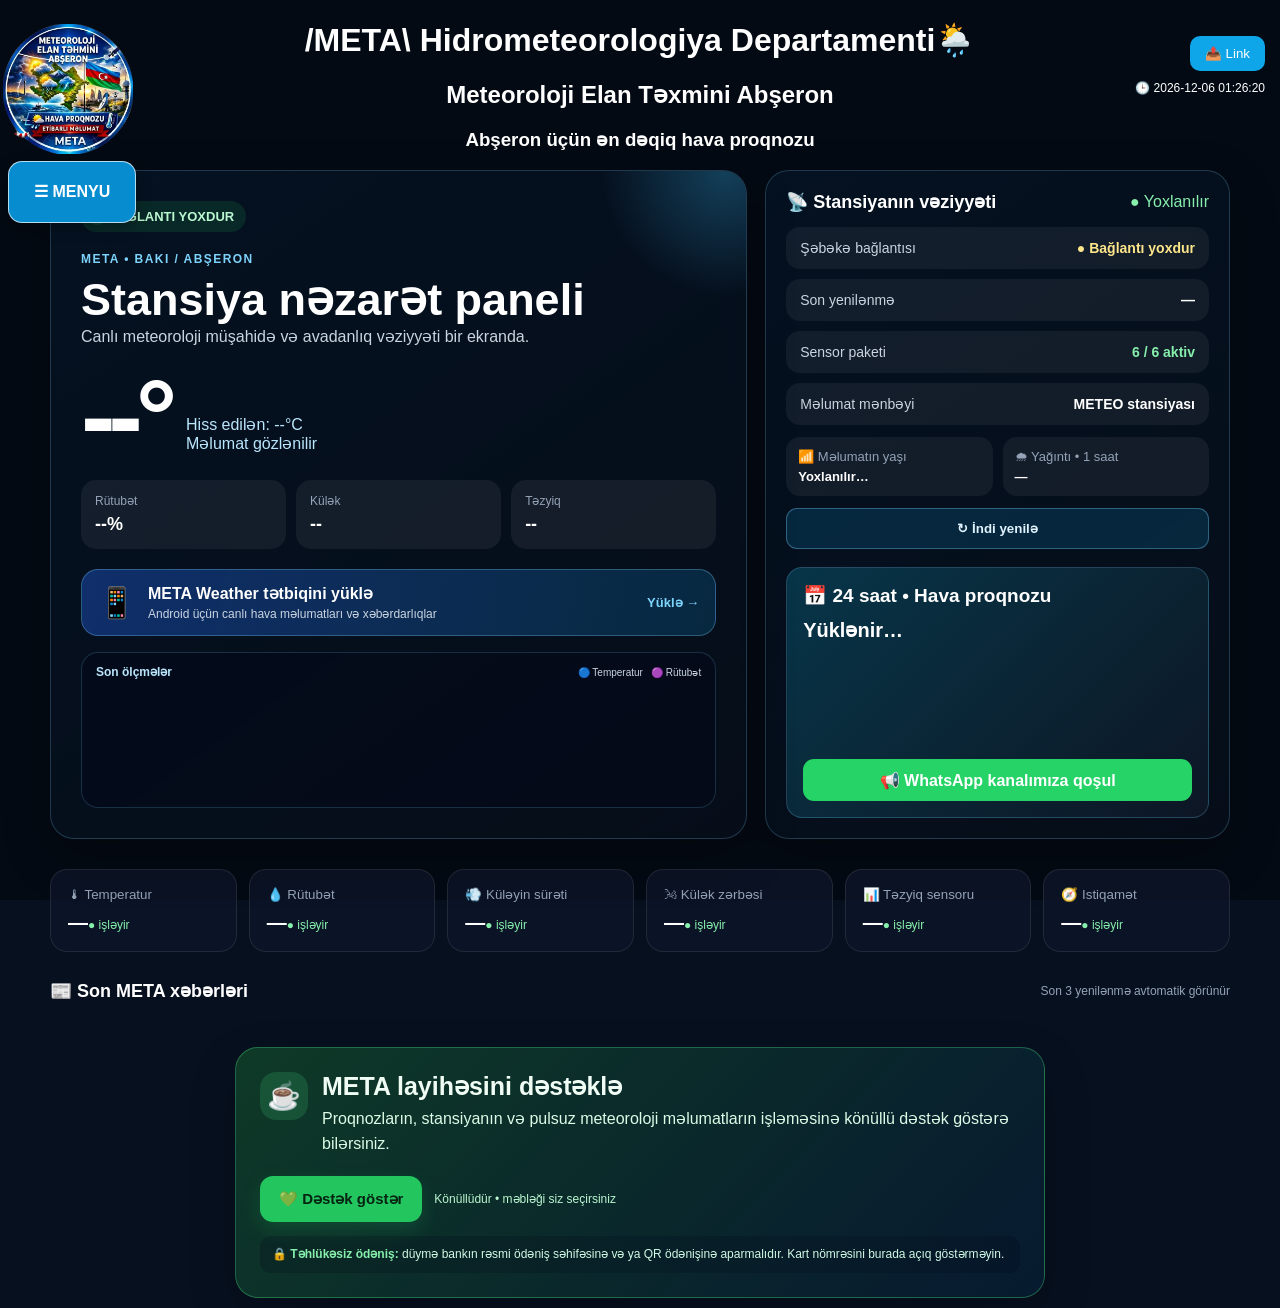
==== commit d155a4e3: "Update index.html" ====
--- a/index.html
+++ b/index.html
@@ -1484,7 +1484,7 @@
     </button>
 
     <button onclick="openSection('metaSection')">
-        ⚡ META xəbər
+        ⚡ META Xəbərlər və Elm
     </button>
 
     <button onclick="openSection('recordsSection')">
@@ -2100,7 +2100,7 @@
 
 <div class="box section" id="metaSection" style="margin-top:-40px;">
 
-    <h1>📰 META xəbərlər</h1>
+    <h1>📰 Xəbərlər və Elm</h1>
 
     <div style="
         margin-bottom:70px;
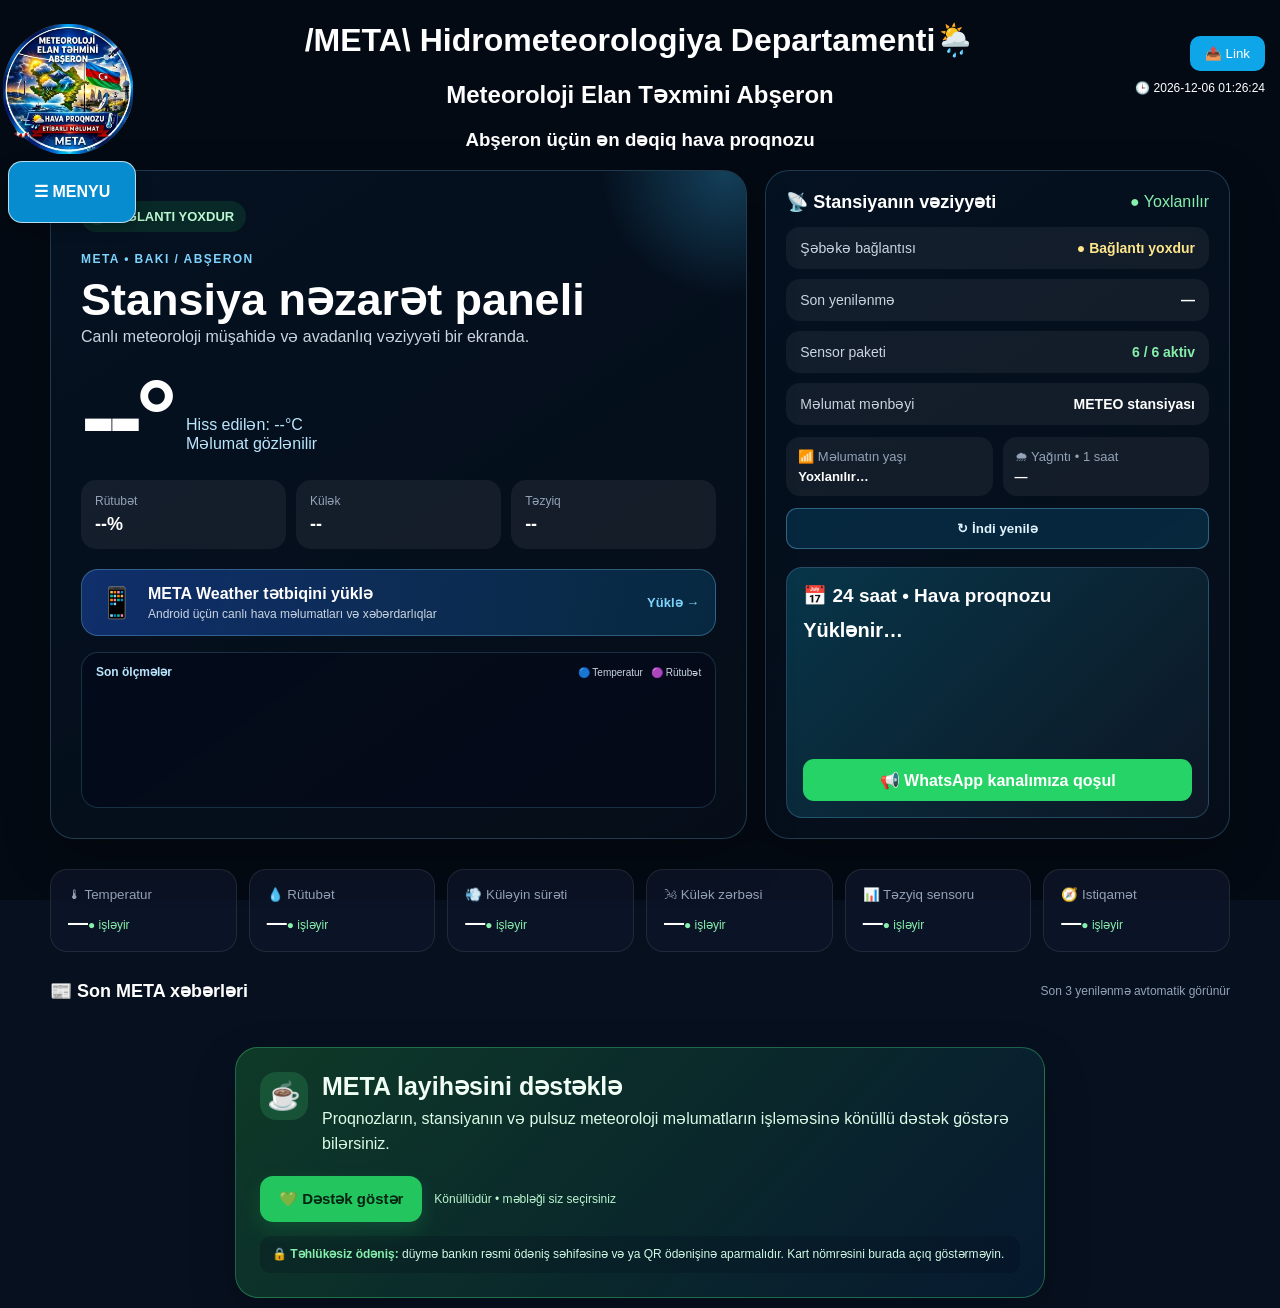
==== commit 63f41557: "Update print statement from 'Hello' to 'Goodbye'" ====
--- a/index.html
+++ b/index.html
@@ -801,32 +801,6 @@
     padding-top: 70px;
 }
 
-@media (hover: none) and (pointer: coarse) {
-
-    /* 7 дней */
-    #forecast7 #forecast .forecast-table-wrap td {
-        padding-top: 25px !important;
-        padding-bottom: 25px !important;
-    }
-
-    #forecast7 #forecast .forecast-table-wrap th {
-        padding-top: 14px !important;
-        padding-bottom: 14px !important;
-    }
-
-    /* 14 дней */
-    #forecast14Section #forecast14Content .forecast-table-wrap td {
-        padding-top: 25px !important;
-        padding-bottom: 25px !important;
-    }
-
-    #forecast14Section #forecast14Content .forecast-table-wrap th {
-        padding-top: 14px !important;
-        padding-bottom: 14px !important;
-    }
-}
-
-
 /* ========================= */
 /* FORECAST TABLE */
 /* ========================= */
@@ -1394,6 +1368,77 @@
         margin-top: 5px;
     }
 }
+
+
+/* Shared, accessible layout for all daily forecast tables. */
+.daily-forecast-panel {margin-top:20px;text-align:left;color:#e8eef7;-webkit-text-size-adjust:100%;text-size-adjust:100%}
+.forecast-toolbar {display:flex;align-items:center;justify-content:space-between;gap:12px;flex-wrap:wrap;padding:12px 14px;background:rgba(23,38,58,.86);border:1px solid #41516a;border-bottom:0;border-radius:12px 12px 0 0}
+.forecast-scroll-hint {font-size:13px;color:#c5d3e4}
+.forecast-toolbar nav {display:flex;gap:6px;flex-wrap:wrap}
+.forecast-toolbar button {min-height:40px;padding:8px 15px;color:#f1f5f9;background:#263c56;border:1px solid #5c7290;border-radius:7px;font:inherit;font-size:14px;cursor:pointer}
+@media (hover:hover) and (pointer:fine) {
+    .forecast-toolbar button:hover {border-color:#a9c0dc}
+}
+.forecast-toolbar button:focus-visible,.daily-forecast-scroll:focus-visible {outline:3px solid #7dd3fc;outline-offset:2px}
+.forecast-table-wrap.daily-forecast-scroll {box-sizing:border-box;margin-top:0;max-height:720px;overflow:auto;border:1px solid #41516a;background:transparent !important;scrollbar-width:auto;scrollbar-color:#7185a0 #152235}
+.daily-forecast-scroll::-webkit-scrollbar {height:12px;width:12px}
+.daily-forecast-scroll::-webkit-scrollbar-thumb {background:#7185a0;border:2px solid #152235;border-radius:8px}
+.forecast-table.daily-forecast-table {width:var(--forecast-width);min-width:var(--forecast-width) !important;table-layout:fixed;border-collapse:separate;border-spacing:0;padding:0;background:transparent !important;border:0}
+.forecast-table.daily-forecast-table tbody,.forecast-table.daily-forecast-table tr {background:transparent !important;border:0;padding:0}
+.forecast-table.daily-forecast-table th,.forecast-table.daily-forecast-table td {box-sizing:border-box;padding:14px 10px !important;text-align:center;vertical-align:middle;font-size:16px !important;line-height:1.4;font-variant-numeric:tabular-nums;border-right:1px solid #304158;border-bottom:1px solid #304158;white-space:normal;overflow-wrap:anywhere}
+.forecast-table.daily-forecast-table thead {position:sticky;top:0;z-index:3}
+.forecast-table.daily-forecast-table thead th {background:rgba(34,54,79,.92);color:#f8fafc}
+.forecast-table.daily-forecast-table .forecast-groups th {font-size:12px !important;letter-spacing:.04em;padding:9px 10px !important;background:rgba(22,40,62,.92);color:#c2d9f3}
+.forecast-table.daily-forecast-table .forecast-groups th:nth-child(3) {background:rgba(22,52,61,.92);color:#b6e7ed}
+.forecast-table.daily-forecast-table .forecast-groups th:nth-child(4) {background:rgba(40,48,75,.92);color:#d4d7fa}
+.forecast-table.daily-forecast-table .forecast-groups th:nth-child(5) {background:rgba(57,51,38,.92);color:#f3e2b7}
+.forecast-table.daily-forecast-table .forecast-headings th {height:82px}
+.forecast-table.daily-forecast-table tbody td,.forecast-table.daily-forecast-table tbody th {background:rgba(14,27,44,.82) !important;font-weight:600}
+.forecast-table.daily-forecast-table tbody tr:nth-child(even) td,.forecast-table.daily-forecast-table tbody tr:nth-child(even) th {background:#162438 !important}
+.forecast-table.daily-forecast-table tbody th,.forecast-table.daily-forecast-table .forecast-groups th:first-child {position:sticky;left:0;z-index:2;box-shadow:3px 0 7px rgba(0,0,0,.2)}
+.forecast-table.daily-forecast-table .forecast-groups th:first-child {font-size:16px !important;z-index:4}
+.daily-forecast-table time strong {display:block;font-size:17px}
+.daily-forecast-table time span {display:block;margin-top:4px;color:#d6e2f1;font-size:14px}
+.daily-forecast-table .forecast-unit {display:block;margin-top:4px;color:#b6c6da;font-size:12px;font-weight:400}
+.forecast-weather {display:grid;justify-items:center;gap:5px;font-size:16px;color:#d6e2f1}
+.forecast-weather-symbol {font-size:30px;line-height:1.2}
+.forecast-table.daily-forecast-table .forecast-weather img {width:34px !important;height:34px !important}
+.forecast-pair {display:grid;gap:6px}
+.forecast-pair > span {display:flex;align-items:baseline;justify-content:space-between;gap:8px;white-space:nowrap}
+.forecast-pair small {font-size:16px;color:#e2eaf5;font-weight:600}
+.forecast-pair strong {font-weight:600}
+.forecast-pair > span:first-child strong {color:#ffdaac}
+.forecast-pair > span:last-child strong {color:#b7ddff}
+.forecast-degrees {display:block;font-size:12px;color:#b8c8dc;margin-top:4px}
+.forecast-missing {color:#b8c8dc}
+.forecast-table-note {margin:0;padding:12px 14px;background:rgba(23,38,58,.86);border:1px solid #41516a;border-top:0;border-radius:0 0 12px 12px;font-size:12px;line-height:1.6;color:#c5d3e4}
+.forecast-sr-only {position:absolute;width:1px;height:1px;padding:0;overflow:hidden;clip:rect(0,0,0,0);white-space:nowrap;border:0}
+@media(max-width:600px) {
+    .forecast-toolbar {padding:12px;gap:10px}
+    .forecast-toolbar nav {width:100%;display:grid;grid-template-columns:repeat(4,1fr)}
+    .forecast-toolbar button {min-height:44px;padding:8px 5px}
+    .daily-forecast-scroll {max-height:75vh !important}
+}
+html.phone-menu .daily-forecast-panel {zoom:2.3}
+html.phone-menu .forecast-toolbar nav {width:100%;display:grid;grid-template-columns:repeat(4,1fr)}
+html.phone-menu .forecast-toolbar button {min-height:44px;padding:8px 5px}
+.hourly-forecast-table .hourly-clock {display:block;font-size:17px;font-weight:600;margin-bottom:5px;color:#f8fafc}
+.hourly-forecast-table time strong {font-size:17px;color:#cbd5e1}
+.hourly-forecast-table time span {font-size:14px;font-weight:500}
+.daily-forecast-panel {-webkit-tap-highlight-color:transparent}
+
+/* Keep scrolled values from showing through the pinned date/time column. */
+.forecast-table.daily-forecast-table tbody th {background:rgba(14,27,44,.96) !important}
+.forecast-table.daily-forecast-table tbody tr:nth-child(even) th {background:rgba(22,36,56,.96) !important}
+.forecast-table.hourly-forecast-table {width:100%}
+.forecast-table.hourly-forecast-table .hourly-data-row > th,
+.forecast-table.hourly-forecast-table .hourly-data-row > td {height:112px;padding:10px !important}
+.hourly-forecast-table .hourly-clock {margin:0}
+.forecast-table.hourly-forecast-table .hourly-day-divider > th {position:static;box-shadow:none;text-align:left;padding:10px 14px !important;background:rgba(30,49,70,.92) !important}
+.hourly-day-label {position:sticky;left:14px;display:inline-block}
+.hourly-forecast-table .hourly-day-label time {display:flex;align-items:center;gap:14px}
+.hourly-forecast-table .hourly-day-label time strong {font-size:16px;color:#f1f5f9}
+.hourly-forecast-table .hourly-day-label time span {margin:0}
 
 </style>
 </head>
@@ -2448,31 +2493,31 @@
         <strong>4.</strong> Hiss edilən — gündüz və gecə hiss olunan temperatur. [°C]
         <br>
 
-        <strong>5.</strong> Yağış % — yağış və ya qar yağma ehtimalı. [%]
+        <strong>5.</strong> Bulud % — göy üzündəki bulud örtüyü. [%]
         <br>
 
-        <strong>6.</strong> Bulud % — göy üzündəki bulud örtüyü. [%]
+        <strong>6.</strong> Yağış % — yağış və ya qar yağma ehtimalı. [%]
         <br>
 
-        <strong>7.</strong> UV — UV günəş aktivliyi indeksi.
+        <strong>7.</strong> Yağıntı — yağıntı miqdarı. [mm]
         <br>
 
-        <strong>8.</strong> Yağıntı — yağıntı miqdarı. [mm]
+        <strong>8.</strong> Orta külək — orta külək sürəti. [km/h]
         <br>
 
-        <strong>9.</strong> Külək — orta davamlı külək sürəti. [km/h]
+        <strong>9.</strong> Maks. külək — maksimum külək sürəti. [km/h]
         <br>
 
-        <strong>10.</strong> Orta külək — orta külək sürəti. [km/h]
+        <strong>10.</strong> Külək zərbələri — küləyin maksimum zərbələri. [km/h]
         <br>
 
         <strong>11.</strong> İstiqamət — külək istiqaməti. [°]
         <br>
 
-        <strong>12.</strong> Külək zərbələri — küləyin maksimum zərbələri. [km/h]
+        <strong>12.</strong> Təzyiq — hava təzyiqi. [hPa]
         <br>
 
-        <strong>13.</strong> Təzyiq — hava təzyiqi. [hPa]
+        <strong>13.</strong> UV — UV günəş aktivliyi indeksi.
         <br>
 
         <strong>14.</strong> Günəş — gün doğumu və gün batımı.
@@ -2901,6 +2946,130 @@
     }
 }
 
+function forecastValue(value, formatter = f) {
+    return value === null || value === undefined || value === '' || !Number.isFinite(Number(value))
+        ? '<span class="forecast-missing" aria-label="Məlumat yoxdur">—</span>' : formatter(value);
+}
+
+function forecastWeather(code, isDay = true) {
+    if (code === null || code === undefined) return forecastValue(null);
+    const label = code >= 95 ? 'Tufan' : code >= 85 ? 'Qar leysanları' : code >= 80 ? 'Leysan'
+        : code >= 71 ? 'Qar' : code >= 61 ? 'Yağış' : code >= 51 ? 'Çiskin'
+        : code >= 45 ? 'Duman' : code === 3 ? 'Buludlu' : code === 2 ? 'Qismən buludlu'
+        : code === 1 ? 'Əsasən açıq' : code === 0 ? 'Açıq' : 'Məlumat yoxdur';
+    let symbol = code >= 95 ? '⛈️' : code >= 85 ? '🌨️' : code >= 80 ? '🌧️'
+        : code >= 71 ? '❄️' : code >= 51 ? '🌧️' : code >= 45 ? '🌫️'
+        : code === 3 ? '☁️' : code === 2 ? '⛅' : code === 1 ? '🌤️' : '☀️';
+    if (!isDay && code === 0) symbol = '🌙';
+    if (!isDay && (code === 1 || code === 2)) {
+        symbol = `<svg viewBox="0 0 48 40" width="36" height="36" focusable="false"><path d="M26 3a14 14 0 1 0 12 20A15 15 0 0 1 26 3Z" fill="#ffe6a1"/><path d="M14 35a7 7 0 0 1-1-14 10 10 0 0 1 19-2 8 8 0 0 1 3 16Z" fill="${code === 2 ? '#b9cbe0' : '#e3edf7'}" stroke="#829bb8" stroke-width="1"/></svg>`;
+    }
+    return `<div class="forecast-weather" data-period="${isDay ? 'day' : 'night'}"><span class="forecast-weather-symbol" aria-hidden="true">${symbol}</span><span>${label}</span></div>`;
+}
+
+function forecastTemperature(max, min) {
+    return `<div class="forecast-pair"><span><small>Maks.</small><strong>${forecastValue(max, tempText)}</strong></span><span><small>Min.</small><strong>${forecastValue(min, tempText)}</strong></span></div>`;
+}
+
+function forecastDate(date) {
+    const parsed = new Date(date + 'T12:00:00Z');
+    if (Number.isNaN(parsed.getTime())) return forecastValue(null);
+    const months = ['yanvar','fevral','mart','aprel','may','iyun','iyul','avqust','sentyabr','oktyabr','noyabr','dekabr'];
+    const label = `${parsed.getUTCDate()} ${months[parsed.getUTCMonth()]}`;
+    const weekdays = ['Bazar', 'Bazar ertəsi', 'Çərşənbə axşamı', 'Çərşənbə', 'Cümə axşamı', 'Cümə', 'Şənbə'];
+    const weekday = weekdays[parsed.getUTCDay()];
+    const today = new Intl.DateTimeFormat('en-CA', {timeZone:'Asia/Baku',year:'numeric',month:'2-digit',day:'2-digit'}).format(new Date());
+    return `<time datetime="${date}" title="${date}" lang="az" translate="no" class="notranslate"><strong>${label}</strong><span>${weekday}${date === today ? '<br>Bu gün' : ''}</span></time>`;
+}
+
+function forecastSun(sunrise, sunset) {
+    const clock = value => typeof value === 'string' && /T\d{2}:\d{2}/.test(value) ? value.split('T')[1].slice(0,5) : '—';
+    return `<div class="forecast-pair"><span><small>Doğuş</small><strong>${clock(sunrise)}</strong></span><span><small>Batış</small><strong>${clock(sunset)}</strong></span></div>`;
+}
+
+function renderDailyForecastTable(daily, start = 0, end = 7) {
+    const value = (key, i, alias) => daily[key]?.[i] ?? (alias ? daily[alias]?.[i] : undefined);
+    const columns = [
+        {key:'date',label:'📅 Tarix',width:104,render:i=>forecastDate(daily.time[i])},
+        {key:'weather',label:'🌤 Hava',width:100,render:i=>forecastWeather(value('weathercode',i,'weather_code'))},
+        {key:'temperature',label:'🌡 Temperatur',unit:'°'+unitSettings.temperature,width:146,render:i=>forecastTemperature(value('temperature_2m_max',i),value('temperature_2m_min',i))},
+        {key:'feels',label:'🥵 Hiss edilən',unit:'°'+unitSettings.temperature,width:146,render:i=>forecastTemperature(value('apparent_temperature_max',i),value('apparent_temperature_min',i))},
+        {key:'cloud',label:'☁️ Bulud',unit:'%',width:110,group:'rain',render:i=>forecastValue(value('cloud_cover_mean',i),n=>f(n)+'%')},
+        {key:'chance',label:'🌧 Yağış ehtimalı',unit:'%',width:145,render:i=>forecastValue(value('precipitation_probability_max',i),n=>f(n)+'%')},
+        {key:'rain',label:'💧 Yağıntı',unit:unitSettings.precipitation,width:125,render:i=>forecastValue(value('precipitation_sum',i),precipitationText)},
+        {key:'meanwind',label:'🌬 Orta külək',unit:unitSettings.wind,width:145,group:'wind',render:i=>forecastValue(value('wind_speed_10m_mean',i),windText)},
+        {key:'maxwind',label:'💨 Maks. külək',unit:unitSettings.wind,width:145,render:i=>forecastValue(value('wind_speed_10m_max',i,'windspeed_10m_max'),windText)},
+        {key:'gust',label:'💨 Maks. zərbə',unit:unitSettings.wind,width:145,render:i=>forecastValue(value('wind_gusts_10m_max',i,'windgusts_10m_max'),windText)},
+        {key:'direction',label:'🧭 İstiqamət',width:125,render:i=>forecastValue(value('wind_direction_10m_dominant',i,'winddirection_10m_dominant'),n=>windDir(n)+`<small class="forecast-degrees">${Math.round(n)}°</small>`)},
+        {key:'pressure',label:'📊 Təzyiq',unit:unitSettings.pressure,width:145,group:'other',render:i=>forecastValue(value('surface_pressure_mean',i),pressureText)},
+        {key:'uv',label:'☀️ UV indeks',width:110,render:i=>forecastValue(value('uv_index_max',i))},
+        {key:'sun',label:'🌅 Günəş',width:140,render:i=>forecastSun(value('sunrise',i),value('sunset',i))}
+    ];
+    const heads = columns.map((col,i)=>`<th scope="col" data-metric="${col.key}" ${col.group ? `data-group="${col.group}"` : i===1 ? 'data-group="weather"' : ''}>${col.label}${col.unit ? `<span class="forecast-unit">${col.unit}</span>` : ''}</th>`).join('');
+    const rows = (daily.time || []).slice(start,end).map((date,offset)=>{
+        const i = start+offset;
+        return '<tr>'+columns.map((col,index)=>index===0
+            ? `<th scope="row">${col.render(i)}</th>` : `<td data-metric="${col.key}">${col.render(i)}</td>`).join('')+'</tr>';
+    }).join('');
+    return `<section class="daily-forecast-panel" aria-label="Günlük hava proqnozu">
+        <div class="forecast-toolbar"><span class="forecast-scroll-hint">↔ Bütün göstəricilər üçün sağa sürüşdürün</span><nav aria-label="Proqnoz göstəriciləri"><button type="button" onclick="scrollDailyForecast(this,'weather')">Hava</button><button type="button" onclick="scrollDailyForecast(this,'rain')">Yağıntı</button><button type="button" onclick="scrollDailyForecast(this,'wind')">Külək</button><button type="button" onclick="scrollDailyForecast(this,'other')">Digər</button></nav></div>
+        <div class="forecast-table-wrap daily-forecast-scroll" tabindex="0" role="region" aria-label="Günlük proqnoz cədvəli — üfüqi sürüşdürün">
+        <table class="forecast-table daily-forecast-table" style="--forecast-width:${columns.reduce((sum,col)=>sum+col.width,0)}px"><caption class="forecast-sr-only">Günlük hava proqnozu. Temperatur maksimum və minimum qiymətlərlə göstərilir.</caption><colgroup>${columns.map(col=>`<col style="width:${col.width}px">`).join('')}</colgroup>
+        <thead><tr class="forecast-groups"><th rowspan="2" scope="col">📅 Tarix</th><th colspan="3" scope="colgroup">Hava və temperatur</th><th colspan="3" scope="colgroup">Bulud və yağıntı</th><th colspan="4" scope="colgroup">Külək</th><th colspan="3" scope="colgroup">Təzyiq və günəş</th></tr><tr class="forecast-headings">${heads.replace(/^<th[\s\S]*?<\/th>/,'')}</tr></thead>
+        <tbody>${rows || '<tr><td colspan="14">Proqnoz məlumatı yoxdur.</td></tr>'}</tbody></table></div>
+        <p class="forecast-table-note">Maks. / Min. — gün ərzində ən yüksək / ən aşağı temperatur. Zərbə — ani külək güclənməsi. — Məlumat yoxdur.</p></section>`;
+}
+
+function scrollDailyForecast(button, group) {
+    const panel = button.closest('.daily-forecast-panel');
+    const scroll = panel.querySelector('.daily-forecast-scroll');
+    const target = panel.querySelector(`[data-group="${group}"]`);
+    if (!target) return;
+    const dateWidth = panel.querySelector('col').getBoundingClientRect().width;
+    const left = group === 'weather' ? 0 : scroll.scrollLeft + target.getBoundingClientRect().left - scroll.getBoundingClientRect().left - dateWidth - 2;
+    scroll.scrollTo({left,behavior:window.matchMedia('(prefers-reduced-motion: reduce)').matches ? 'instant' : 'smooth'});
+}
+
+function renderHourlyForecastTable(hourly, start = 0, daily = {}) {
+    const value = (key, i) => hourly[key]?.[i];
+    const sun = i => {
+        const dayIndex = (daily.time || []).indexOf(hourly.time[i].slice(0,10));
+        return forecastSun(daily.sunrise?.[dayIndex], daily.sunset?.[dayIndex]);
+    };
+    const columns = [
+        {key:'time',label:'🕒 Saat',width:104,render:i=>`<strong class="hourly-clock">${hourly.time[i].split('T')[1].slice(0,5)}</strong>`},
+        {key:'weather',label:'🌤 Hava',width:100,group:'weather',render:i=>forecastWeather(value('weather_code',i),value('is_day',i) !== 0)},
+        {key:'temperature',label:'🌡 Temperatur',unit:'°'+unitSettings.temperature,width:146,render:i=>forecastValue(value('temperature_2m',i),tempText)},
+        {key:'feels',label:'🥵 Hiss edilən',unit:'°'+unitSettings.temperature,width:146,render:i=>forecastValue(value('apparent_temperature',i),tempText)},
+        {key:'cloud',label:'☁️ Bulud',unit:'%',width:110,group:'rain',render:i=>forecastValue(value('cloud_cover',i),n=>f(n)+'%')},
+        {key:'chance',label:'🌧 Yağış ehtimalı',unit:'%',width:145,render:i=>forecastValue(value('precipitation_probability',i),n=>f(n)+'%')},
+        {key:'rain',label:'💧 Yağıntı',unit:unitSettings.precipitation,width:125,render:i=>forecastValue(value('precipitation',i),precipitationText)},
+        {key:'wind',label:'🌬 Saatlıq külək',unit:unitSettings.wind,width:145,group:'wind',render:i=>forecastValue(value('wind_speed_10m',i),windText)},
+        {key:'maxwind',label:'💨 Maks. külək',unit:unitSettings.wind,width:145,render:()=>'<span class="forecast-missing" title="Saatlıq maksimum külək məlumatı təqdim edilmir" aria-label="Saatlıq maksimum külək məlumatı təqdim edilmir">—</span>'},
+        {key:'gust',label:'💨 Maks. zərbə',unit:unitSettings.wind,width:145,render:i=>forecastValue(value('wind_gusts_10m',i),windText)},
+        {key:'direction',label:'🧭 İstiqamət',width:125,render:i=>forecastValue(value('wind_direction_10m',i),n=>windDir(n)+`<small class="forecast-degrees">${Math.round(n)}°</small>`)},
+        {key:'pressure',label:'📊 Təzyiq',unit:unitSettings.pressure,width:145,group:'other',render:i=>forecastValue(value('surface_pressure',i),pressureText)},
+        {key:'uv',label:'☀️ UV indeks',width:110,render:i=>forecastValue(value('uv_index',i))},
+        {key:'sun',label:'🌅 Günəş',width:140,render:sun}
+    ];
+    const rows = (hourly.time || []).slice(start,start+24).map((time,offset)=>{
+        const i = start + offset;
+        const day = time.slice(0,10);
+        const newDay = offset === 0 || day !== hourly.time[i-1].slice(0,10);
+        const separator = newDay ? `${offset ? '</tbody>' : ''}<tbody><tr class="hourly-day-divider"><th scope="rowgroup" colspan="14"><span class="hourly-day-label">${forecastDate(day).replace('<br>Bu gün','')}</span></th></tr>` : '';
+        return separator+'<tr class="hourly-data-row">'+columns.map((col,index)=>index===0
+            ? `<th scope="row">${col.render(i)}</th>` : `<td data-metric="${col.key}">${col.render(i)}</td>`).join('')+'</tr>';
+    }).join('');
+    return `<section class="daily-forecast-panel hourly-forecast-panel" aria-label="24 saatlıq hava proqnozu">
+    <div class="forecast-toolbar"><span class="forecast-scroll-hint">↔ Bütün göstəricilər üçün sağa sürüşdürün</span><nav aria-label="Proqnoz göstəriciləri"><button type="button" onclick="scrollDailyForecast(this,'weather')">Hava</button><button type="button" onclick="scrollDailyForecast(this,'rain')">Yağıntı</button><button type="button" onclick="scrollDailyForecast(this,'wind')">Külək</button><button type="button" onclick="scrollDailyForecast(this,'other')">Digər</button></nav></div>
+    <div class="forecast-table-wrap daily-forecast-scroll" tabindex="0" role="region" aria-label="Saatlıq proqnoz cədvəli — üfüqi sürüşdürün">
+    <table class="forecast-table daily-forecast-table hourly-forecast-table" style="--forecast-width:${columns.reduce((sum,col)=>sum+col.width,0)}px"><caption class="forecast-sr-only">Növbəti 24 saat üçün hava proqnozu. Saatlar Bakı vaxtı ilə göstərilir.</caption><colgroup>${columns.map(col=>`<col style="width:${col.width}px">`).join('')}</colgroup>
+    <thead><tr class="forecast-groups"><th rowspan="2" scope="col">🕒 Saat</th><th colspan="3" scope="colgroup">Hava və temperatur</th><th colspan="3" scope="colgroup">Bulud və yağıntı</th><th colspan="4" scope="colgroup">Külək</th><th colspan="3" scope="colgroup">Təzyiq və günəş</th></tr><tr class="forecast-headings">${columns.slice(1).map(col=>`<th scope="col" data-metric="${col.key}" ${col.group ? `data-group="${col.group}"` : ''}>${col.label}${col.unit ? `<span class="forecast-unit">${col.unit}</span>` : ''}</th>`).join('')}</tr></thead>
+    ${rows ? rows+'</tbody>' : '<tbody><tr><td colspan="14">Saatlıq proqnoz məlumatı yoxdur.</td></tr></tbody>'}</table></div>
+    <p class="forecast-table-note">Saatlar Bakı vaxtı ilə göstərilir (UTC+4). Temperatur və külək həmin saatın qiymətləridir. Maks. zərbə — əvvəlki saatın ən güclü külək zərbəsi. Saatlıq maksimum külək ayrıca təqdim edilmir (—). Doğuş / Batış həmin günə aiddir. — Məlumat yoxdur.</p></section>`;
+}
+
+
 async function loadForecast(){
     let r = await fetch(
         "https://api.open-meteo.com/v1/forecast?latitude=40.4093&longitude=49.8671&current=weather_code,precipitation,wind_speed_10m&daily=weathercode,temperature_2m_max,temperature_2m_min,apparent_temperature_max,apparent_temperature_min,precipitation_probability_max,wind_speed_10m_mean,cloud_cover_mean,uv_index_max,sunrise,sunset,windspeed_10m_max,winddirection_10m_dominant,windgusts_10m_max,surface_pressure_mean,precipitation_sum&wind_speed_unit=kmh&timezone=Asia/Baku&forecast_days=7"
@@ -3000,112 +3169,7 @@
         `   •   💧 ${precipitationText(d.daily.precipitation_sum[1])}`;
 }
 
-let html = `
-<div class="forecast-table-wrap">
-<table class="forecast-table">
-
-<thead>
-<tr>
-    <th>📅 Tarix</th>
-    <th>🌤 Hava</th>
-    <th>🌡 Temperatur [°${unitSettings.temperature}]</th>
-    <th>🥵 Hiss edilən [°${unitSettings.temperature}]</th>
-    <th>🌧 Yağış ehtimalı [%]</th>
-    <th>☁️ Bulud [%]</th>
-    <th>☀️ UV indeks</th>
-    <th>💧 Yağıntı [${unitSettings.precipitation}]</th>
-    <th>💨 Maks. külək [${unitSettings.wind}]</th>
-    <th>🌬 Orta külək [${unitSettings.wind}]</th>
-    <th>🧭 İstiqamət</th>
-    <th>💨 Maks. zərbə [${unitSettings.wind}]</th>
-    <th>📊 Təzyiq [${unitSettings.pressure}]</th>
-    <th>🌅 Günəş</th>
-</tr>
-</thead>
-
-<tbody>
-`;
-
-for(let i=0;i<7;i++){
-
-    html += `
-    <tr>
-
-        <td>
-            <strong>${d.daily.time[i]}</strong>
-        </td>
-
-        <td>
-            ${icon(d.daily.weathercode[i])}
-        </td>
-
-        <td>
-            <strong>
-                ${tempText(d.daily.temperature_2m_max[i])}
-            </strong>
-            /
-            ${tempText(d.daily.temperature_2m_min[i])}
-        </td>
-
-        <td>
-            ${tempText(d.daily.apparent_temperature_max[i])}
-            /
-            ${tempText(d.daily.apparent_temperature_min[i])}
-        </td>
-
-        <td>
-            ${f(d.daily.precipitation_probability_max[i])}%
-        </td>
-
-        <td>
-            ${f(d.daily.cloud_cover_mean[i])}%
-        </td>
-
-        <td>
-            <strong>${f(d.daily.uv_index_max[i])}</strong>
-        </td>
-
-        <td>
-            ${precipitationText(d.daily.precipitation_sum[i])}
-        </td>
-
-        <td>
-            ${windText(d.daily.windspeed_10m_max[i])}
-        </td>
-
-        <td>
-            ${windText(d.daily.wind_speed_10m_mean[i])}
-        </td>
-
-        <td>
-            ${windDir(d.daily.winddirection_10m_dominant[i])}
-        </td>
-
-        <td>
-            ${windText(d.daily.windgusts_10m_max[i])}
-        </td>
-
-        <td>
-            ${pressureText(d.daily.surface_pressure_mean[i])}
-        </td>
-
-        <td>
-            🌅 ${d.daily.sunrise[i].split("T")[1].slice(0,5)}
-            <br>
-            🌇 ${d.daily.sunset[i].split("T")[1].slice(0,5)}
-        </td>
-
-    </tr>
-    `;
-}
-
-html += `
-</tbody>
-</table>
-</div>
-`;
-
-document.getElementById("forecast").innerHTML = html;
+document.getElementById("forecast").innerHTML = renderDailyForecastTable(d.daily, 0, 7);
 }
   
 async function loadForecast14(){
@@ -3114,112 +3178,7 @@
 );
     let d = await r.json();
 
-let html = `
-<div class="forecast-table-wrap">
-<table class="forecast-table">
-
-<thead>
-<tr>
-    <th>📅 Tarix</th>
-    <th>🌤 Hava</th>
-    <th>🌡 Temperatur [°${unitSettings.temperature}]</th>
-    <th>🥵 Hiss edilən [°${unitSettings.temperature}]</th>
-    <th>🌧 Yağış ehtimalı [%]</th>
-    <th>☁️ Bulud [%]</th>
-    <th>☀️ UV indeks</th>
-    <th>💧 Yağıntı [${unitSettings.precipitation}]</th>
-    <th>💨 Maks. külək [${unitSettings.wind}]</th>
-    <th>🌬 Orta külək [${unitSettings.wind}]</th>
-    <th>🧭 İstiqamət</th>
-    <th>💨 Maks. zərbə [${unitSettings.wind}]</th>
-    <th>📊 Təzyiq [${unitSettings.pressure}]</th>
-    <th>🌅 Günəş</th>
-</tr>
-</thead>
-
-<tbody>
-`;
-
-for(let i=7;i<14;i++){
-
-    html += `
-    <tr>
-
-        <td>
-            <strong>${d.daily.time[i]}</strong>
-        </td>
-
-        <td>
-            ${icon(d.daily.weathercode[i])}
-        </td>
-
-        <td>
-            <strong>
-                ${tempText(d.daily.temperature_2m_max[i])}
-            </strong>
-            /
-            ${tempText(d.daily.temperature_2m_min[i])}
-        </td>
-
-        <td>
-            ${tempText(d.daily.apparent_temperature_max[i])}
-            /
-            ${tempText(d.daily.apparent_temperature_min[i])}
-        </td>
-
-        <td>
-            ${f(d.daily.precipitation_probability_max[i])}%
-        </td>
-
-        <td>
-            ${f(d.daily.cloud_cover_mean[i])}%
-        </td>
-
-        <td>
-            <strong>${f(d.daily.uv_index_max[i])}</strong>
-        </td>
-
-        <td>
-            ${precipitationText(d.daily.precipitation_sum[i])}
-        </td>
-
-        <td>
-            ${windText(d.daily.wind_speed_10m_max[i])}
-        </td>
-
-        <td>
-            ${windText(d.daily.wind_speed_10m_mean[i])}
-        </td>
-
-        <td>
-            ${windDir(d.daily.wind_direction_10m_dominant[i])}
-        </td>
-
-        <td>
-            ${windText(d.daily.wind_gusts_10m_max[i])}
-        </td>
-
-        <td>
-            ${pressureText(d.daily.surface_pressure_mean[i])}
-        </td>
-
-        <td>
-            🌅 ${d.daily.sunrise[i].split("T")[1].slice(0,5)}
-            <br>
-            🌇 ${d.daily.sunset[i].split("T")[1].slice(0,5)}
-        </td>
-
-    </tr>
-    `;
-}
-
-html += `
-</tbody>
-</table>
-</div>
-`;
-
-document.getElementById("forecast14Content").innerHTML = html;
+document.getElementById("forecast14Content").innerHTML = renderDailyForecastTable(d.daily, 7, 14);
 }
   
 async function getTemp(lat, lon){
@@ -4342,11 +4301,8 @@
         const response = await fetch(url);
         if (!response.ok) throw new Error('Forecast HTTP ' + response.status);
         const d = await response.json();
-        let html = `<div class="forecast-table-wrap"><table class="forecast-table"><thead><tr><th>📅 Tarix</th><th>🌤 Hava</th><th>🌡 Temperatur [°${unitSettings.temperature}]</th><th>🥵 Hiss edilən [°${unitSettings.temperature}]</th><th>🌧 Yağış ehtimalı [%]</th><th>☁️ Bulud [%]</th><th>☀️ UV indeks</th><th>💧 Yağıntı [${unitSettings.precipitation}]</th><th>💨 Maks. külək [${unitSettings.wind}]</th><th>🌬 Orta külək [${unitSettings.wind}]</th><th>🧭 İstiqamət</th><th>💨 Maks. zərbə [${unitSettings.wind}]</th><th>📊 Təzyiq [${unitSettings.pressure}]</th><th>🌅 Günəş</th></tr></thead><tbody>`;
-        for (let i = 0; i < 7; i++) {
-            html += `<tr><td><strong>${d.daily.time[i]}</strong></td><td>${icon(d.daily.weathercode[i])}</td><td><strong>${tempText(d.daily.temperature_2m_max[i])}</strong> / ${tempText(d.daily.temperature_2m_min[i])}</td><td>${tempText(d.daily.apparent_temperature_max[i])} / ${tempText(d.daily.apparent_temperature_min[i])}</td><td>${f(d.daily.precipitation_probability_max[i])}%</td><td>${f(d.daily.cloud_cover_mean[i])}%</td><td><strong>${f(d.daily.uv_index_max[i])}</strong></td><td>${precipitationText(d.daily.precipitation_sum[i])}</td><td>${windText(d.daily.wind_speed_10m_max[i])}</td><td>${windText(d.daily.wind_speed_10m_mean[i])}</td><td>${windDir(d.daily.wind_direction_10m_dominant[i])}</td><td>${windText(d.daily.wind_gusts_10m_max[i])}</td><td>${pressureText(d.daily.surface_pressure_mean[i])}</td><td>🌅 ${d.daily.sunrise[i].split('T')[1].slice(0,5)}<br>🌇 ${d.daily.sunset[i].split('T')[1].slice(0,5)}</td></tr>`;
-        }
-        container.innerHTML = html + `</tbody></table></div><button type="button" class="hourly-open" onclick="showHourlyForecast(${lat},${lon},'${name}')">🕒 24 saatlıq proqnoz</button>`;
+        const html = renderDailyForecastTable(d.daily, 0, 7);
+        container.innerHTML = html + `<button type="button" class="hourly-open" onclick="showHourlyForecast(${lat},${lon},'${name}')">🕒 24 saatlıq proqnoz</button>`;
     } catch (error) {
         console.error('City forecast error:', error);
         container.innerHTML = '<div style="padding:25px;">❌ Proqnoz məlumatı yüklənmədi.</div>';
@@ -4361,18 +4317,15 @@
     title.innerHTML = `<h2>🕒 ${name} üçün 24 saatlıq hava proqnozu</h2>`;
     container.innerHTML = '<div style="padding:25px;">Yüklənir...</div>';
     try {
-        const url = `https://api.open-meteo.com/v1/forecast?latitude=${lat}&longitude=${lon}&hourly=temperature_2m,apparent_temperature,precipitation_probability,precipitation,weather_code,wind_speed_10m,surface_pressure&timezone=Asia%2FBaku&forecast_days=2`;
+        const url = `https://api.open-meteo.com/v1/forecast?latitude=${lat}&longitude=${lon}&hourly=is_day,temperature_2m,apparent_temperature,precipitation_probability,precipitation,weather_code,wind_speed_10m,wind_gusts_10m,wind_direction_10m,cloud_cover,uv_index,surface_pressure&daily=sunrise,sunset&timezone=Asia%2FBaku&forecast_days=2`;
         const response = await fetch(url);
         if (!response.ok) throw new Error('Hourly forecast HTTP ' + response.status);
         const d = await response.json();
         const now = Date.now();
-        const first = d.hourly.time.findIndex(time => new Date(time).getTime() >= now - 30 * 60 * 1000);
-        const start = Math.max(0, first);
-        let html = `<div class="forecast-table-wrap"><table class="forecast-table"><thead><tr><th>🕒 Saat</th><th>🌤 Hava</th><th>🌡 Temperatur</th><th>🥵 Hiss edilən</th><th>🌧 Ehtimal</th><th>💧 Yağıntı</th><th>💨 Külək</th><th>📊 Təzyiq</th></tr></thead><tbody>`;
-        for (let i = start; i < Math.min(start + 24, d.hourly.time.length); i++) {
-            html += `<tr><td><strong>${d.hourly.time[i].replace('T',' ')}</strong></td><td>${icon(d.hourly.weather_code[i])}</td><td>${tempText(d.hourly.temperature_2m[i])}</td><td>${tempText(d.hourly.apparent_temperature[i])}</td><td>${f(d.hourly.precipitation_probability[i])}%</td><td>${precipitationText(d.hourly.precipitation[i])}</td><td>${windText(d.hourly.wind_speed_10m[i])}</td><td>${pressureText(d.hourly.surface_pressure[i])}</td></tr>`;
-        }
-        container.innerHTML = html + '</tbody></table></div>';
+        const offsetSeconds = d.utc_offset_seconds ?? 14400;
+        const first = d.hourly.time.findIndex(time => Date.parse(time + 'Z') - offsetSeconds * 1000 >= now - 30 * 60 * 1000);
+        const start = first < 0 ? d.hourly.time.length : first;
+        container.innerHTML = renderHourlyForecastTable(d.hourly, start, d.daily);
     } catch (error) {
         console.error('Hourly forecast error:', error);
         container.innerHTML = '<div style="padding:25px;">❌ Saatlıq proqnoz yüklənmədi.</div>';
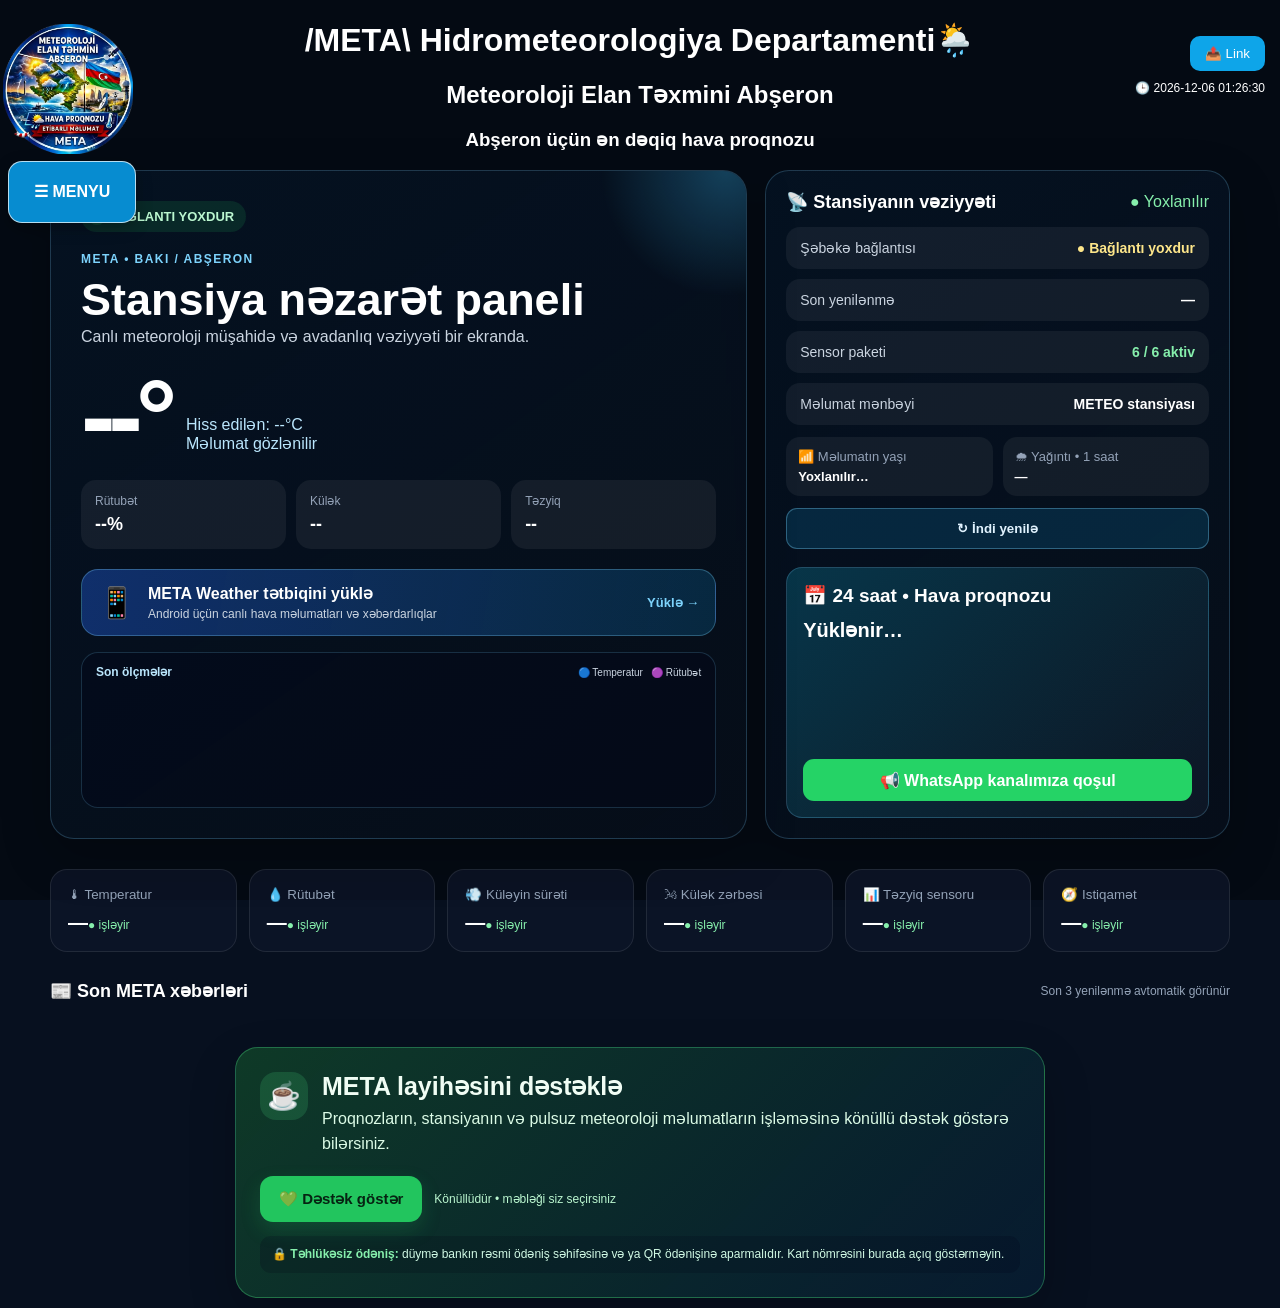
==== commit c0288019: "Update index.html" ====
--- a/index.html
+++ b/index.html
@@ -1440,6 +1440,52 @@
 .hourly-forecast-table .hourly-day-label time strong {font-size:16px;color:#f1f5f9}
 .hourly-forecast-table .hourly-day-label time span {margin:0}
 
+/* Phone-only forecast corrections: leave the desktop and the rest of the site unchanged. */
+html.phone-menu .daily-forecast-panel {
+    zoom:2.1;
+    font-family:Arial,Helvetica,sans-serif;
+    max-width:100%;
+    min-width:0;
+}
+html.phone-menu .daily-forecast-panel .daily-forecast-scroll {
+    max-height:none !important;
+    overflow-x:auto;
+    overflow-y:hidden;
+    -webkit-overflow-scrolling:touch;
+    isolation:isolate;
+}
+html.phone-menu .daily-forecast-panel .daily-forecast-table thead {
+    position:static;
+}
+html.phone-menu .daily-forecast-panel .daily-forecast-table tbody th {
+    background:#0e1b2c !important;
+}
+html.phone-menu .daily-forecast-panel .daily-forecast-table tbody tr:nth-child(even) th {
+    background:#162438 !important;
+}
+html.phone-menu .daily-forecast-panel .daily-forecast-table .forecast-groups th:first-child {
+    background:#16283e !important;
+}
+html.phone-menu .daily-forecast-panel .daily-forecast-table .hourly-day-divider > th {
+    background:#1e3146 !important;
+}
+html.phone-menu .daily-forecast-panel .forecast-toolbar {
+    padding:10px;
+    gap:8px;
+}
+html.phone-menu .daily-forecast-panel .forecast-toolbar button {
+    min-height:50px;
+    padding:8px 5px;
+}
+html.phone-menu .daily-forecast-panel .forecast-scroll-hint {
+    font-size:14px;
+    line-height:1.4;
+}
+html.phone-menu .daily-forecast-panel .forecast-headings th {
+    height:70px;
+    padding:10px 8px !important;
+}
+
 </style>
 </head>
 
@@ -3026,7 +3072,8 @@
     const target = panel.querySelector(`[data-group="${group}"]`);
     if (!target) return;
     const dateWidth = panel.querySelector('col').getBoundingClientRect().width;
-    const left = group === 'weather' ? 0 : scroll.scrollLeft + target.getBoundingClientRect().left - scroll.getBoundingClientRect().left - dateWidth - 2;
+    const phoneScale = document.documentElement.classList.contains('phone-menu') ? scroll.getBoundingClientRect().width / scroll.offsetWidth : 1;
+    const left = group === 'weather' ? 0 : scroll.scrollLeft + (target.getBoundingClientRect().left - scroll.getBoundingClientRect().left - dateWidth - 2) / phoneScale;
     scroll.scrollTo({left,behavior:window.matchMedia('(prefers-reduced-motion: reduce)').matches ? 'instant' : 'smooth'});
 }
 
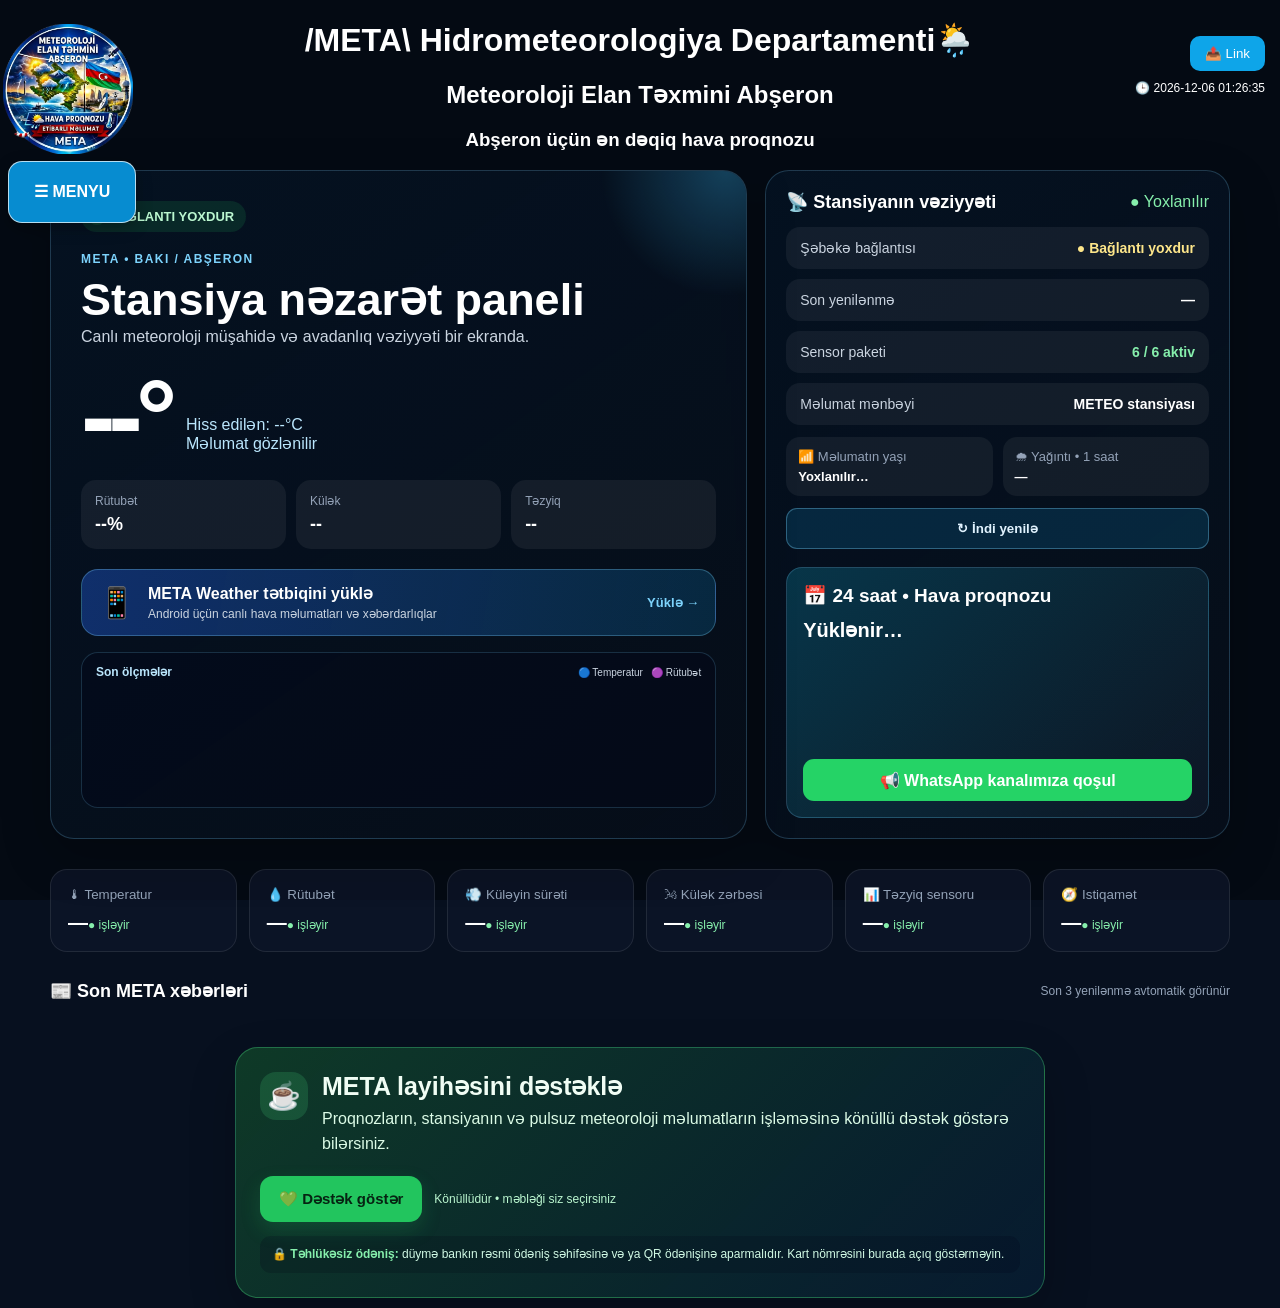
==== commit 8277aaa4: "Update index.html" ====
--- a/index.html
+++ b/index.html
@@ -1442,20 +1442,22 @@
 
 /* Phone-only forecast corrections: leave the desktop and the rest of the site unchanged. */
 html.phone-menu .daily-forecast-panel {
-    zoom:2.1;
+    zoom:1.8;
     font-family:Arial,Helvetica,sans-serif;
     max-width:100%;
     min-width:0;
 }
 html.phone-menu .daily-forecast-panel .daily-forecast-scroll {
-    max-height:none !important;
+    max-height:440px !important;
     overflow-x:auto;
-    overflow-y:hidden;
+    overflow-y:auto;
     -webkit-overflow-scrolling:touch;
     isolation:isolate;
 }
 html.phone-menu .daily-forecast-panel .daily-forecast-table thead {
-    position:static;
+    position:sticky;
+    top:0;
+    background:#22364f;
 }
 html.phone-menu .daily-forecast-panel .daily-forecast-table tbody th {
     background:#0e1b2c !important;
@@ -1482,9 +1484,29 @@
     line-height:1.4;
 }
 html.phone-menu .daily-forecast-panel .forecast-headings th {
-    height:70px;
-    padding:10px 8px !important;
-}
+    height:58px;
+    padding:7px 6px !important;
+}
+html.phone-menu .daily-forecast-panel .daily-forecast-table {width:1640px;min-width:1640px !important}
+html.phone-menu .daily-forecast-panel .daily-forecast-table col {width:120px !important}
+html.phone-menu .daily-forecast-panel .daily-forecast-table col:nth-child(1),
+html.phone-menu .daily-forecast-panel .daily-forecast-table col:nth-child(2) {width:90px !important}
+html.phone-menu .daily-forecast-panel .daily-forecast-table col:nth-child(5),
+html.phone-menu .daily-forecast-panel .daily-forecast-table col:nth-child(13) {width:100px !important}
+html.phone-menu .daily-forecast-panel .daily-forecast-table tbody td,
+html.phone-menu .daily-forecast-panel .daily-forecast-table tbody th {height:auto;padding:8px 6px !important;line-height:1.25}
+html.phone-menu .daily-forecast-panel .daily-forecast-table .hourly-data-row > th,
+html.phone-menu .daily-forecast-panel .daily-forecast-table .hourly-data-row > td {height:78px}
+html.phone-menu .daily-forecast-panel .daily-forecast-table thead th {background:#22364f}
+html.phone-menu .daily-forecast-panel .daily-forecast-table .forecast-groups th {background:#16283e;padding:6px !important}
+html.phone-menu .daily-forecast-panel .forecast-weather {gap:3px;font-size:14px;line-height:1.2}
+html.phone-menu .daily-forecast-panel .forecast-weather-symbol {font-size:24px}
+html.phone-menu .daily-forecast-panel .forecast-weather-symbol svg {width:28px;height:28px}
+html.phone-menu .daily-forecast-panel .forecast-pair {gap:4px}
+html.phone-menu .daily-forecast-panel .forecast-pair > span {gap:4px}
+html.phone-menu .daily-forecast-panel .forecast-pair small {font-size:14px}
+html.phone-menu .daily-forecast-panel time strong {font-size:15px}
+html.phone-menu .daily-forecast-panel time span {font-size:12px;line-height:1.2}
 
 </style>
 </head>
